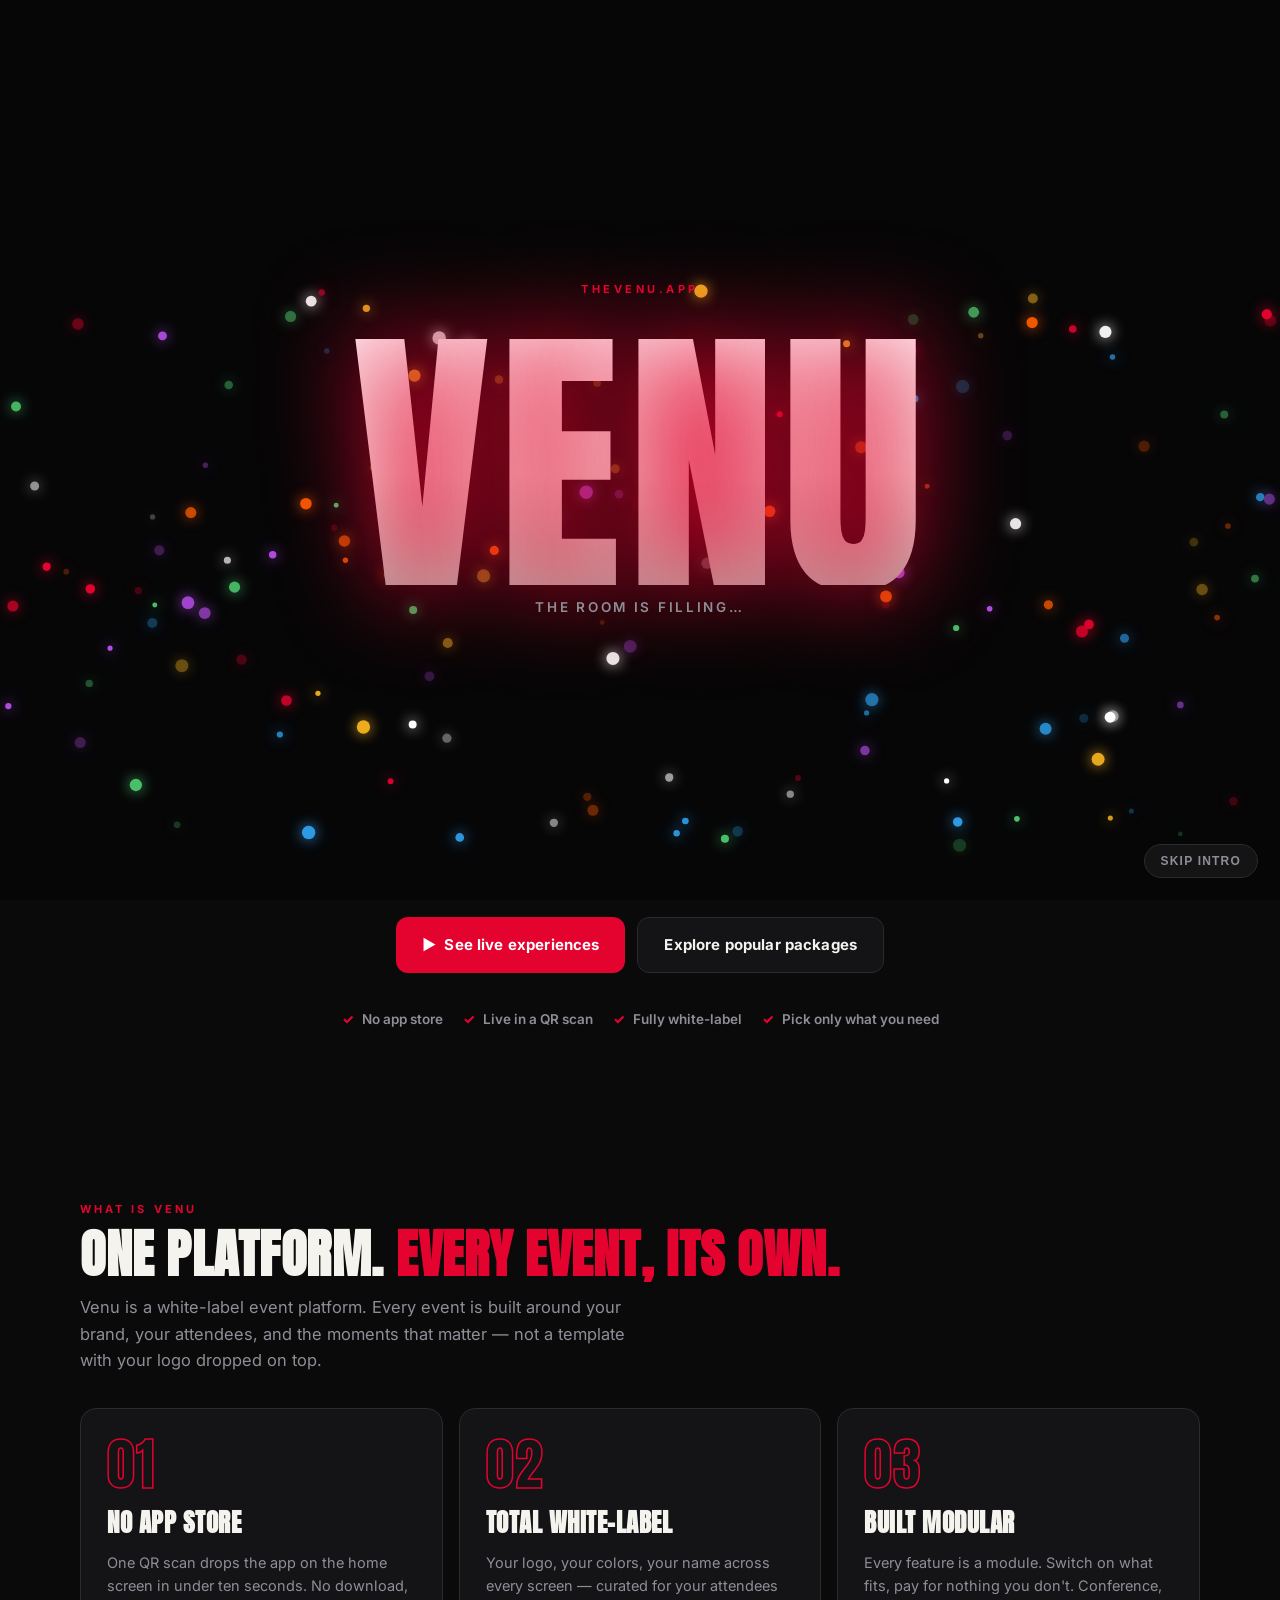
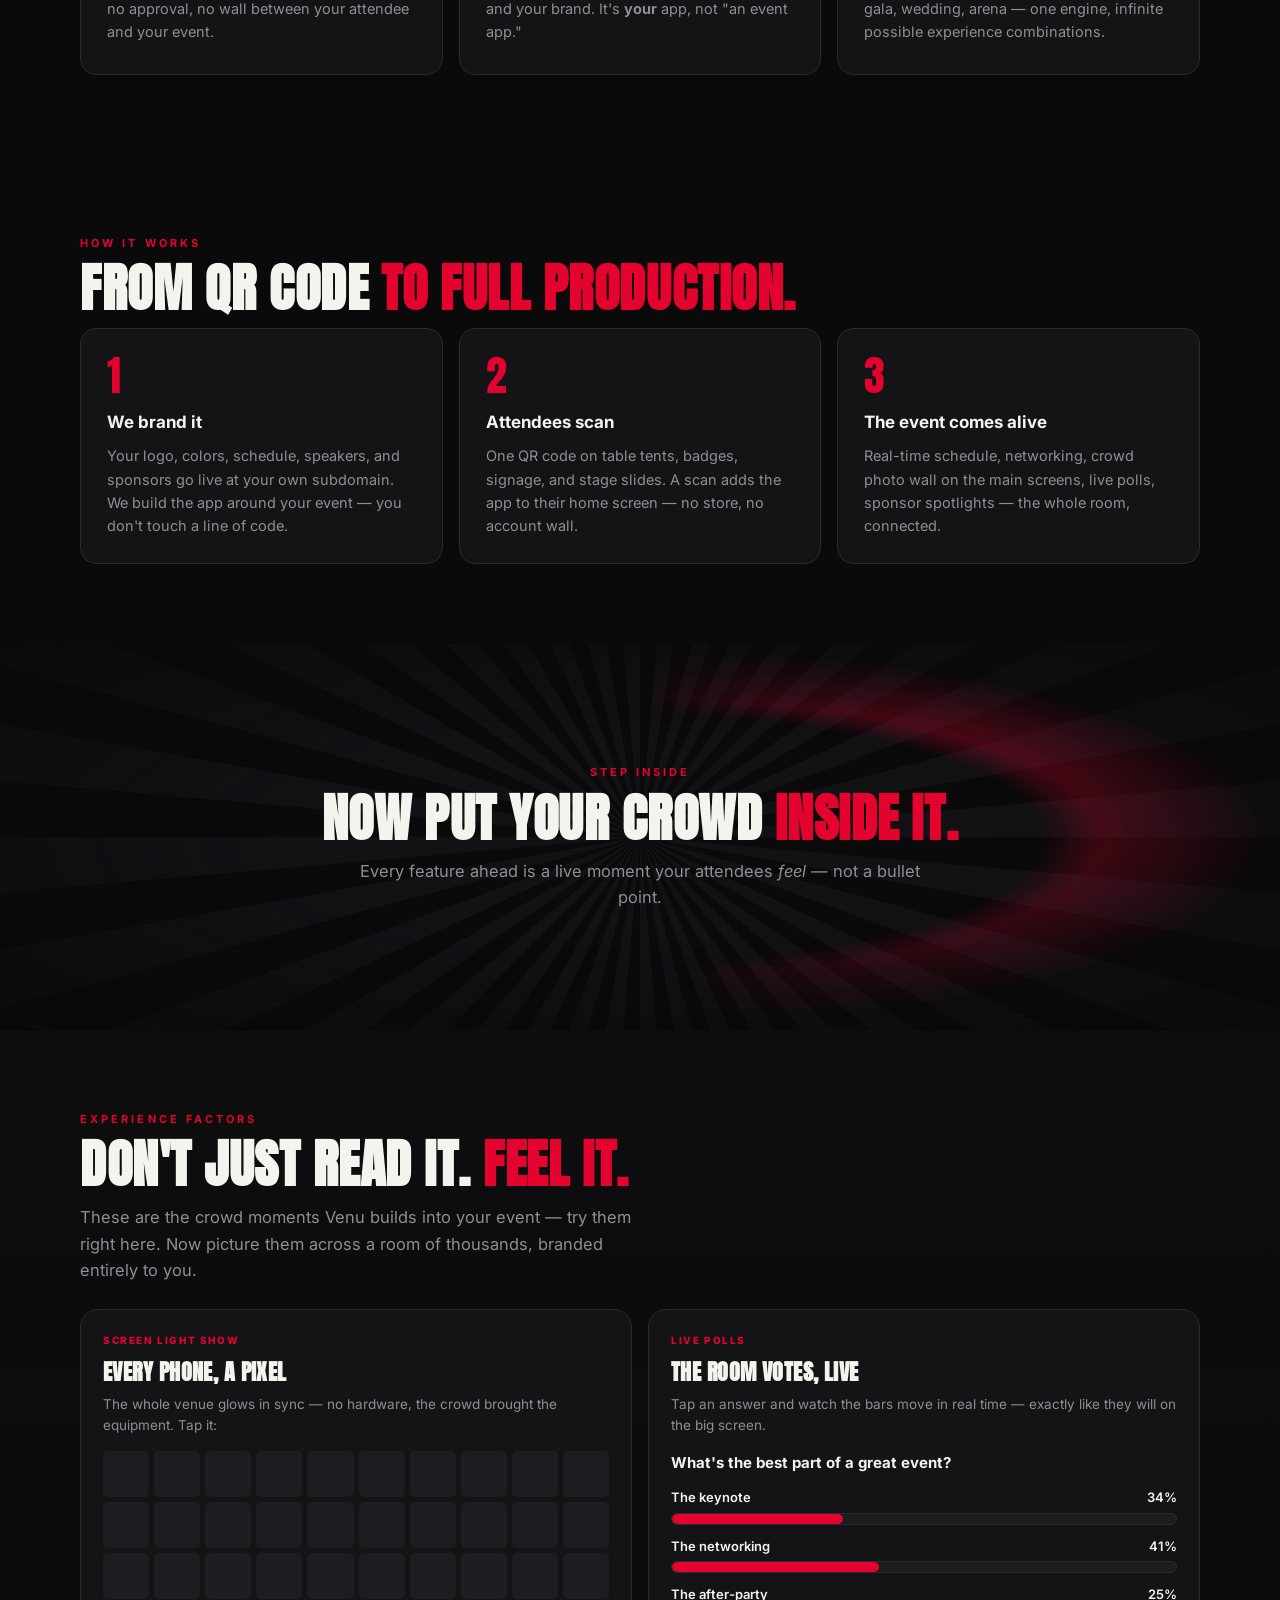
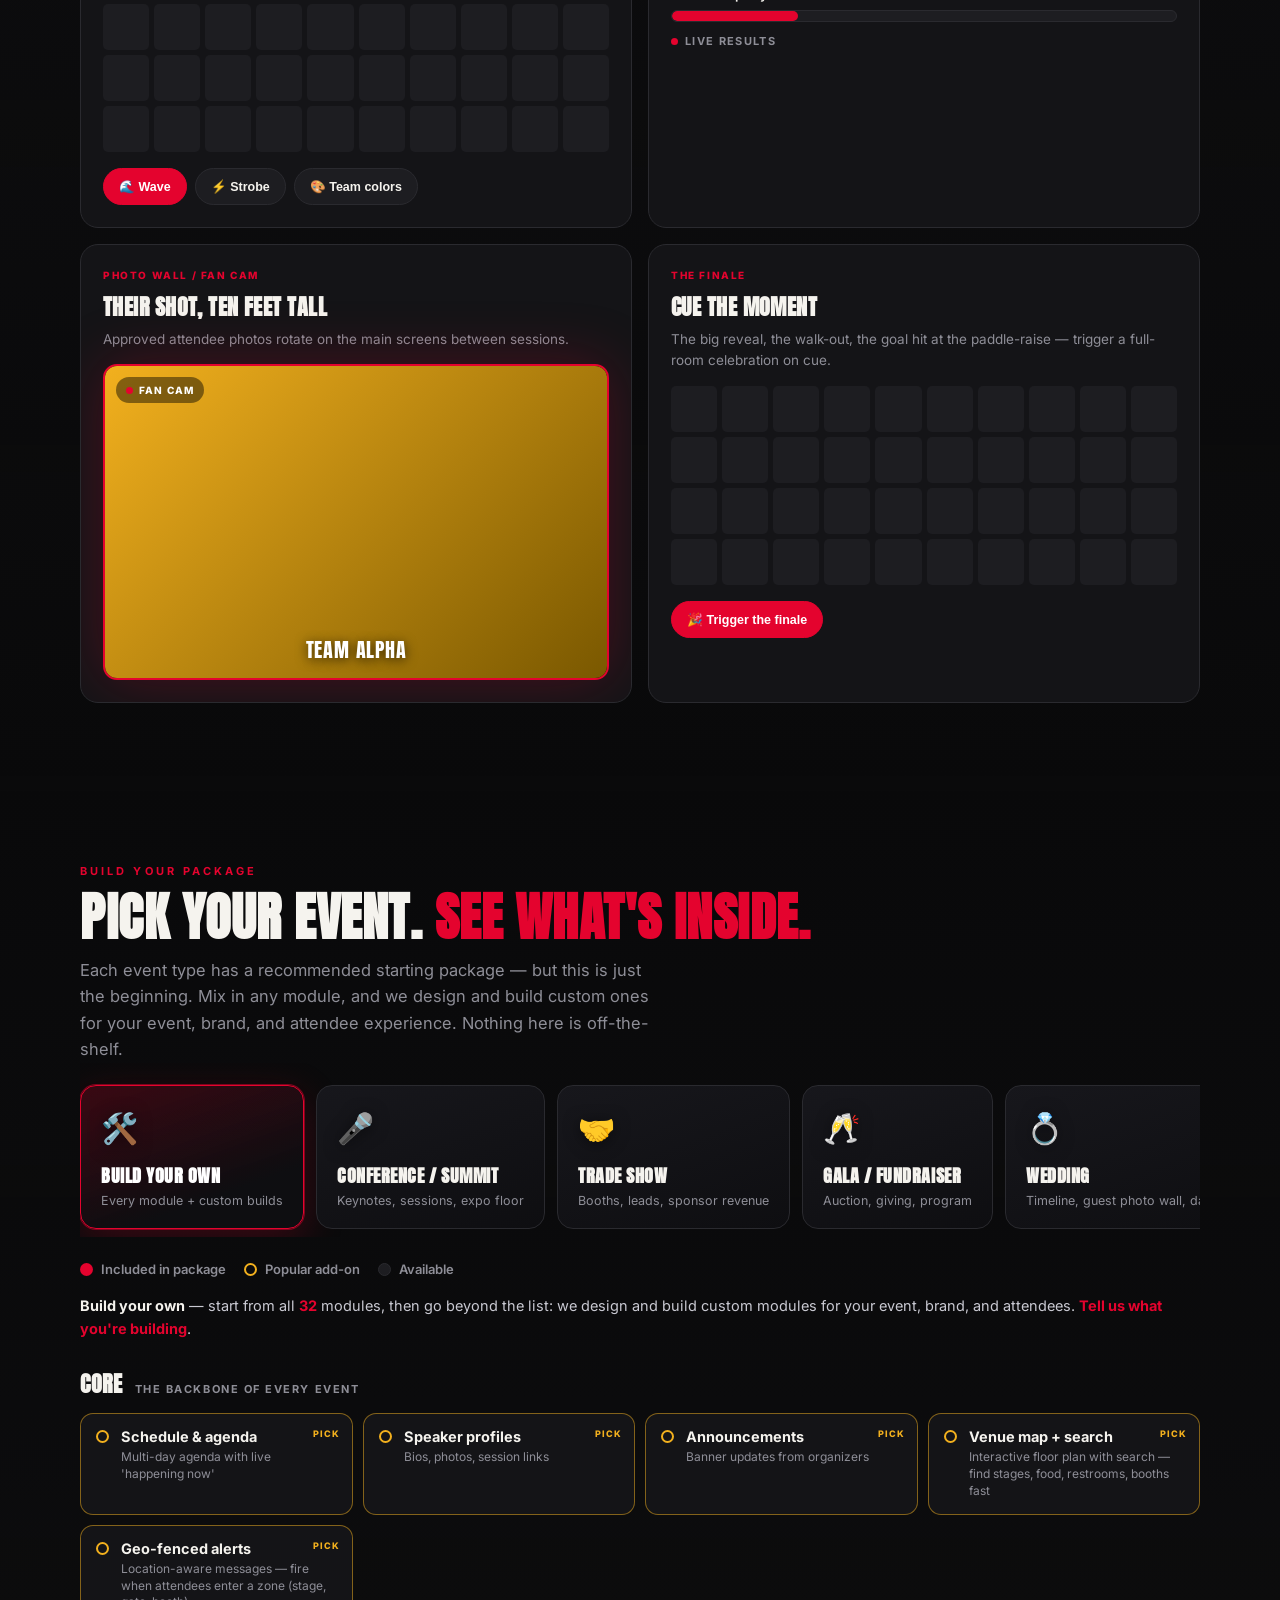
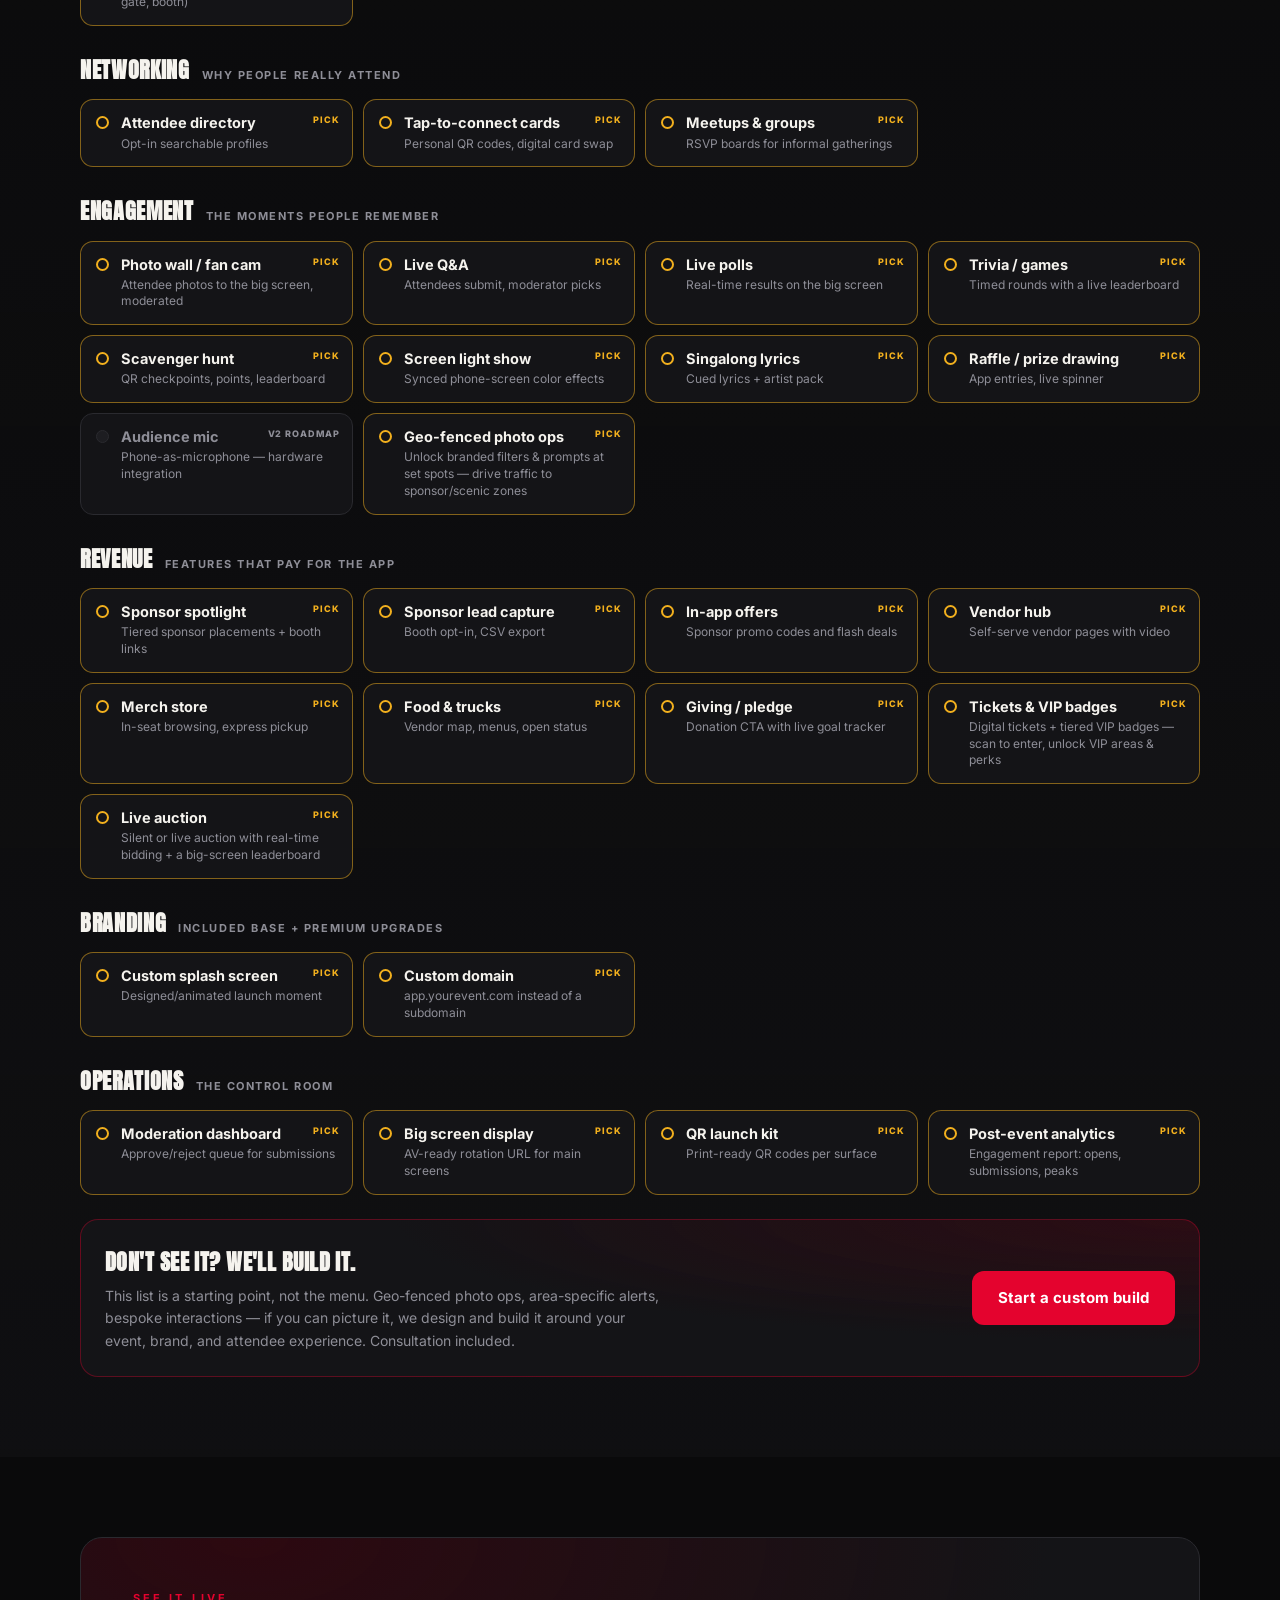
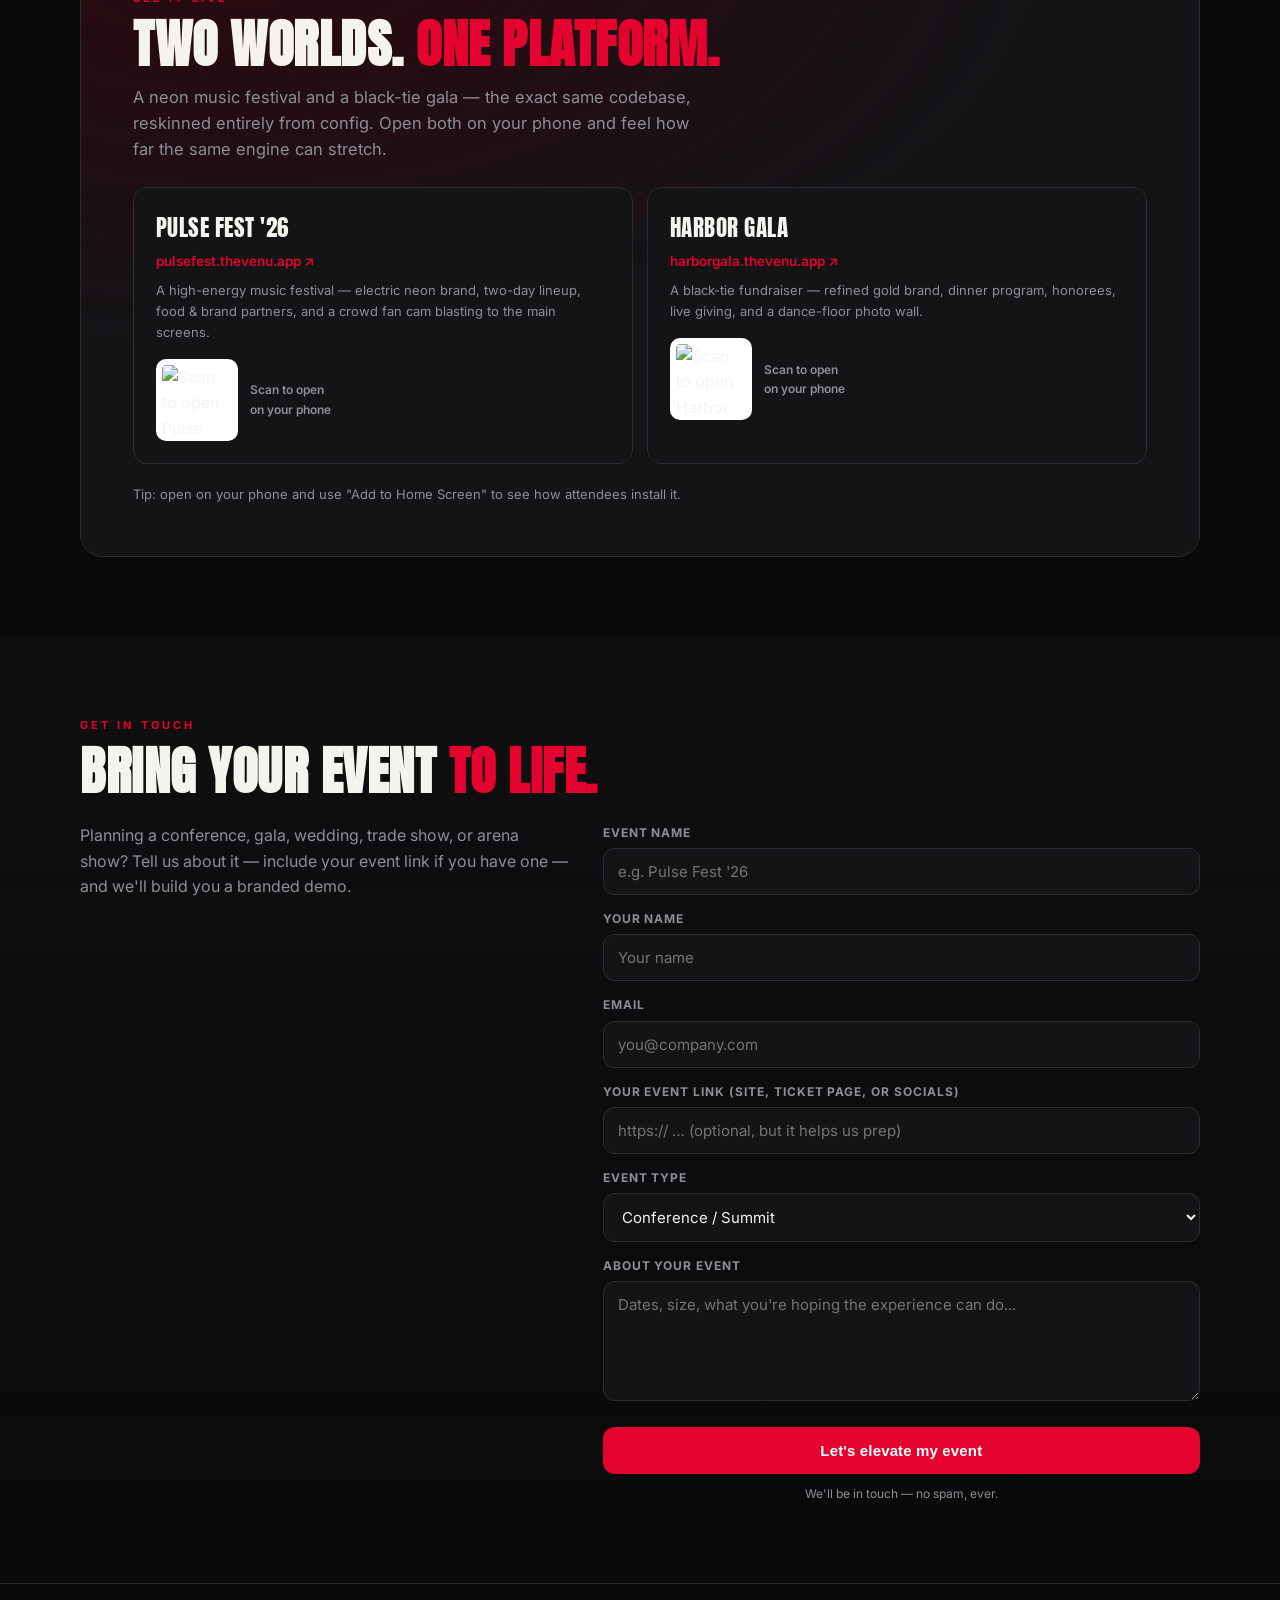
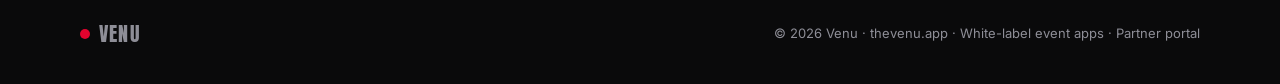
==== site/index.html @ 99ac50bd "Add files via upload" ====
<!DOCTYPE html>
<html lang="en">
<head>
<meta charset="UTF-8">
<meta name="viewport" content="width=device-width, initial-scale=1.0">
<meta name="theme-color" content="#0A0A0B">
<title>Venu — white-label event apps</title>
<meta name="description" content="Venu gives event organizers a branded web app at their own address. Attendees scan a QR code, add it to their home screen, and the whole event lives in their pocket — no app store.">
<meta property="og:title" content="Venu — white-label event apps">
<meta property="og:description" content="Every event deserves its own app. Branded, no app store, live from a QR code.">
<meta property="og:type" content="website">
<meta property="og:url" content="https://thevenu.app">
<link rel="preconnect" href="https://fonts.googleapis.com">
<link rel="preconnect" href="https://fonts.gstatic.com" crossorigin>
<link href="https://fonts.googleapis.com/css2?family=Anton&family=Inter:wght@400;500;600;700&display=swap" rel="stylesheet">
<style>
  :root{
    --bg:#0A0A0B; --surface:#141417; --surface2:#1D1D21; --line:#2A2A2F;
    --ink:#F5F3EE; --muted:#8E8E97; --dim:#C9C9D2;
    --accent:#E4032E; --accent-soft:rgba(228,3,46,.12); --gold:#F2B01E;
    --display:'Anton','Arial Narrow',sans-serif; --body:'Inter',-apple-system,system-ui,sans-serif;
    --radius:16px; --maxw:1120px;
  }
  *{box-sizing:border-box;margin:0;padding:0;-webkit-tap-highlight-color:transparent;}
  html{scroll-behavior:smooth;color-scheme:dark;}
  body{background:var(--bg);color:var(--ink);font-family:var(--body);font-size:16px;line-height:1.6;overflow-x:hidden;}
  a{color:inherit;text-decoration:none;}
  section{padding:80px 22px;position:relative;z-index:1;}
  footer.site{position:relative;z-index:1;}

  /* ===== Ambient "travel" background — themed layers cross-fade as you scroll ===== */
  #ambient{position:fixed;inset:0;z-index:0;pointer-events:none;overflow:hidden;background:#0A0A0B;}
  #ambient .amb{position:absolute;inset:0;opacity:0;transition:opacity 1.2s ease;}
  #ambient .amb.on{opacity:1;}
  .amb-default{background:radial-gradient(90% 70% at 50% -10%,rgba(228,3,46,.20),transparent 60%);}
  .amb-cool{background:radial-gradient(80% 60% at 15% 5%,rgba(46,155,228,.16),transparent 60%),radial-gradient(70% 60% at 95% 95%,rgba(176,76,228,.16),transparent 65%);}
  .amb-warm{background:radial-gradient(85% 65% at 75% 0%,rgba(242,176,30,.15),transparent 60%),radial-gradient(70% 60% at 5% 100%,rgba(228,3,46,.16),transparent 65%);}
  .amb-neon{background:
      radial-gradient(80% 70% at 50% 45%,rgba(176,76,228,.20),transparent 70%),
      repeating-linear-gradient(0deg,transparent 0 40px,rgba(0,240,255,.055) 40px 41px),
      repeating-linear-gradient(90deg,transparent 0 40px,rgba(255,0,200,.055) 40px 41px);
    background-size:100% 100%,100% 820px,820px 100%;animation:neonPan 16s linear infinite;}
  @keyframes neonPan{to{background-position:0 0,0 820px,820px 0;}}

  /* ===== Optical-illusion transition band ===== */
  .illusion{position:relative;overflow:hidden;padding:120px 22px;text-align:center;}
  .illusion .illu-bg{position:absolute;inset:-45%;z-index:0;
    background:repeating-conic-gradient(from 0deg at 50% 50%,#0A0A0B 0 5deg,#18181d 5deg 10deg);
    animation:illuSpin 60s linear infinite;opacity:.6;
    -webkit-mask-image:radial-gradient(closest-side,#000 28%,transparent 80%);mask-image:radial-gradient(closest-side,#000 28%,transparent 80%);}
  .illusion .illu-ring{position:absolute;inset:-10%;z-index:0;
    background:conic-gradient(from 0deg,rgba(228,3,46,0),rgba(228,3,46,.30) 20%,rgba(228,3,46,0) 45%);
    animation:illuSpin 22s linear infinite reverse;
    -webkit-mask-image:radial-gradient(closest-side,transparent 52%,#000 60%,transparent 82%);mask-image:radial-gradient(closest-side,transparent 52%,#000 60%,transparent 82%);}
  .illusion .wrap{position:relative;z-index:2;}
  @keyframes illuSpin{to{transform:rotate(360deg);}}
  @media(prefers-reduced-motion:reduce){.illusion .illu-bg,.illusion .illu-ring,.amb-neon{animation:none;}}
  .wrap{max-width:var(--maxw);margin:0 auto;}
  .kicker{font-size:11px;font-weight:700;letter-spacing:.28em;text-transform:uppercase;color:var(--accent);}
  h2.sec{font-family:var(--display);font-size:clamp(30px,5.5vw,52px);text-transform:uppercase;letter-spacing:.01em;line-height:1;margin:10px 0 14px;}
  h2.sec .hl{color:var(--accent);}
  .sec-lede{color:var(--muted);max-width:58ch;font-size:16.5px;}

  /* Nav */
  header.nav{position:sticky;top:0;z-index:50;background:rgba(10,10,11,.82);backdrop-filter:blur(14px);-webkit-backdrop-filter:blur(14px);border-bottom:1px solid var(--line);}
  .nav-inner{max-width:var(--maxw);margin:0 auto;display:flex;align-items:center;justify-content:space-between;padding:13px 22px;}
  .logo{font-family:var(--display);font-size:26px;letter-spacing:.06em;text-transform:uppercase;display:flex;align-items:center;gap:9px;}
  .logo .dot{width:10px;height:10px;border-radius:50%;background:var(--accent);}
  .nav-links{display:flex;gap:26px;align-items:center;}
  .nav-links a{font-size:14px;font-weight:600;color:var(--muted);transition:color .15s;}
  .nav-links a:hover{color:var(--ink);}
  .nav-cta{background:var(--accent);color:#fff !important;padding:9px 16px;border-radius:10px;font-size:14px;font-weight:700;}
  @media(max-width:720px){.nav-links a:not(.nav-cta){display:none;}}

  /* Hero — big bold wordmark */
  .hero{position:relative;padding:clamp(104px,16vh,172px) 22px 90px;overflow:hidden;text-align:center;}
  .hero::before{content:"";position:absolute;inset:0;background:radial-gradient(90% 70% at 50% -5%,rgba(228,3,46,.24),transparent 60%);pointer-events:none;}
  .hero .wrap{position:relative;}
  .wordmark{
    font-family:var(--display);font-size:clamp(96px,30vw,340px);line-height:.82;letter-spacing:.01em;
    text-transform:uppercase;margin:18px 0 6px;
    background:linear-gradient(180deg,#FFFFFF 0%,#F5F3EE 55%,#B9B7B1 100%);
    -webkit-background-clip:text;background-clip:text;color:transparent;
    text-shadow:0 0 80px rgba(228,3,46,.18);
  }
  .hero .tagline{font-family:var(--display);font-size:clamp(24px,5vw,50px);text-transform:uppercase;line-height:1.02;letter-spacing:.01em;margin:4px auto 18px;max-width:18ch;}
  .hero .tagline .hl{color:var(--accent);}
  .hero p.lede{color:var(--dim);font-size:clamp(16px,2.2vw,20px);max-width:56ch;margin:0 auto;line-height:1.55;}
  .hero .venire{color:var(--muted);font-size:13.5px;margin:16px auto 0;max-width:56ch;font-style:italic;}
  .cta-row{display:flex;flex-wrap:wrap;gap:12px;margin:30px 0 0;justify-content:center;}
  .btn{display:inline-flex;align-items:center;gap:9px;font-weight:700;font-size:15px;letter-spacing:.01em;padding:15px 26px;border-radius:12px;transition:transform .12s,background .15s,border-color .15s;cursor:pointer;}
  .btn:active{transform:scale(.98);}
  .btn.primary{background:var(--accent);color:#fff;}
  .btn.primary:hover{background:#ff1540;}
  .btn.ghost{background:var(--surface);color:var(--ink);border:1px solid var(--line);}
  .btn.ghost:hover{border-color:#43434d;}
  .hero-badges{display:flex;flex-wrap:wrap;gap:20px;margin-top:36px;color:var(--muted);font-size:13.5px;font-weight:600;justify-content:center;}
  .hero-badges span{display:flex;align-items:center;gap:8px;}
  .hero-badges .tick{color:var(--accent);font-weight:800;}

  /* Pillars */
  .pillars{display:grid;grid-template-columns:1fr;gap:16px;margin-top:34px;}
  @media(min-width:760px){.pillars{grid-template-columns:repeat(3,1fr);}}
  .pillar{position:relative;background:var(--surface);border:1px solid var(--line);border-radius:var(--radius);padding:30px 26px;overflow:hidden;}
  .pillar::before{content:"";position:absolute;top:0;left:0;width:100%;height:3px;background:var(--accent);transform:scaleX(0);transform-origin:left;transition:transform .45s cubic-bezier(.2,.8,.2,1);}
  .pillar:hover::before{transform:scaleX(1);}
  .pillar .idx{font-family:var(--display);font-size:56px;line-height:.9;letter-spacing:.02em;color:transparent;-webkit-text-stroke:1.5px var(--accent);text-stroke:1.5px var(--accent);margin-bottom:14px;}
  .pillar h3{font-family:var(--display);font-size:25px;text-transform:uppercase;letter-spacing:.02em;margin-bottom:8px;}
  .pillar p{color:var(--muted);font-size:14.5px;}

  /* How it works */
  .steps{display:grid;grid-template-columns:1fr;gap:16px;margin-top:8px;}
  @media(min-width:760px){.steps{grid-template-columns:repeat(3,1fr);}}
  .step{background:var(--surface);border:1px solid var(--line);border-radius:var(--radius);padding:26px;}
  .step .num{font-family:var(--display);font-size:42px;color:var(--accent);line-height:1;}
  .step h3{font-size:17px;font-weight:700;margin:12px 0 8px;}
  .step p{color:var(--muted);font-size:14.5px;}

  /* Packages explorer */
  #packages{background:linear-gradient(180deg,transparent,rgba(20,20,23,.55));}
  .type-carousel{display:flex;gap:12px;overflow-x:auto;overflow-y:hidden;touch-action:pan-x;overscroll-behavior-x:contain;padding:22px 2px 8px;scroll-snap-type:x mandatory;scrollbar-width:none;}
  .type-carousel::-webkit-scrollbar{display:none;}
  .type-card{
    flex:0 0 auto;scroll-snap-align:start;min-width:180px;text-align:left;cursor:pointer;
    background:var(--surface);border:1px solid var(--line);border-radius:var(--radius);padding:18px 20px;
    transition:border-color .15s,background .15s,transform .15s;
  }
  .type-card:hover{transform:translateY(-2px);}
  .type-card.active{border-color:var(--accent);background:linear-gradient(160deg,var(--accent-soft),transparent 70%),var(--surface);}
  .type-card .emoji{font-size:26px;}
  .type-card .nm{font-weight:700;font-size:16px;margin-top:8px;}
  .type-card .ds{color:var(--muted);font-size:12.5px;margin-top:2px;line-height:1.4;}

  .legend{display:flex;flex-wrap:wrap;gap:18px;align-items:center;margin:22px 0 6px;font-size:13px;font-weight:600;color:var(--muted);}
  .legend .k{display:flex;align-items:center;gap:8px;}
  .legend .swatch{width:13px;height:13px;border-radius:50%;flex:0 0 auto;}
  .sw-inc{background:var(--accent);}
  .sw-com{background:transparent;border:2px solid var(--gold);}
  .sw-av{background:var(--surface2);border:1px solid var(--line);}
  .pkg-summary{color:var(--dim);font-size:14.5px;margin:14px 0 22px;}
  .pkg-summary b{color:var(--ink);}
  .pkg-summary .cnt{color:var(--accent);font-weight:700;}

  .modcat{margin-top:26px;}
  .modcat .ch{display:flex;align-items:baseline;gap:12px;margin-bottom:12px;}
  .modcat .ch h3{font-family:var(--display);font-size:22px;text-transform:uppercase;letter-spacing:.03em;}
  .modcat .ch .n{font-size:11px;font-weight:700;letter-spacing:.14em;color:var(--muted);text-transform:uppercase;}
  .mod-grid{display:grid;grid-template-columns:1fr;gap:10px;}
  @media(min-width:560px){.mod-grid{grid-template-columns:1fr 1fr;}}
  @media(min-width:900px){.mod-grid{grid-template-columns:1fr 1fr 1fr;}}
  .mod{
    position:relative;background:var(--surface);border:1px solid var(--line);border-radius:13px;padding:14px 15px 14px 40px;
    transition:border-color .2s,background .2s,opacity .2s,transform .2s;opacity:.5;
  }
  .mod .dotmark{position:absolute;left:15px;top:16px;width:13px;height:13px;border-radius:50%;background:var(--surface2);border:1px solid var(--line);transition:all .2s;}
  .mod h4{font-size:14.5px;font-weight:700;line-height:1.25;}
  .mod p{font-size:12px;color:var(--muted);margin-top:3px;line-height:1.4;}
  .mod .pill{position:absolute;right:12px;top:13px;font-size:9px;font-weight:800;letter-spacing:.1em;text-transform:uppercase;color:var(--muted);opacity:0;transition:opacity .2s;}
  .mod.included{opacity:1;border-color:rgba(228,3,46,.55);background:radial-gradient(120% 130% at 90% 0%,rgba(228,3,46,.12),var(--surface) 60%);}
  .mod.included .dotmark{background:var(--accent);border-color:var(--accent);box-shadow:0 0 0 4px rgba(228,3,46,.15);}
  .mod.included .pill{opacity:1;color:var(--accent);}
  .mod.common{opacity:1;border-color:rgba(242,176,30,.5);}
  .mod.common .dotmark{background:transparent;border:2px solid var(--gold);}
  .mod.common .pill{opacity:1;color:var(--gold);}
  .mod.roadmap .pill{opacity:1;color:var(--muted);}
  .mod.roadmap h4{color:var(--muted);}

  /* Demo */
  #demo .demo-card{background:radial-gradient(130% 120% at 15% 0%,rgba(228,3,46,.16),var(--surface) 55%);border:1px solid var(--line);border-radius:22px;padding:clamp(28px,5vw,52px);}
  .demo-grid{display:grid;grid-template-columns:1fr;gap:14px;margin-top:24px;}
  @media(min-width:640px){.demo-grid{grid-template-columns:1fr 1fr;}}
  .demo-link{display:block;background:var(--surface);border:1px solid var(--line);border-radius:14px;padding:22px;transition:border-color .15s,transform .15s;}
  .demo-link:hover{border-color:var(--accent);transform:translateY(-2px);}
  .demo-link .ev{font-family:var(--display);font-size:23px;text-transform:uppercase;letter-spacing:.02em;}
  .demo-link .host{color:var(--accent);font-size:13.5px;font-weight:600;margin-top:4px;}
  .demo-link .meta{color:var(--muted);font-size:13px;margin-top:8px;}
  .demo-note{color:var(--muted);font-size:13px;margin-top:20px;}

  /* Contact */
  #contact{background:linear-gradient(180deg,rgba(20,20,23,.55),transparent);}
  .contact-grid{display:grid;grid-template-columns:1fr;gap:34px;margin-top:26px;}
  @media(min-width:820px){.contact-grid{grid-template-columns:.9fr 1.1fr;align-items:start;}}
  .contact-copy p{color:var(--muted);margin-bottom:14px;}
  .contact-copy a.mail{color:var(--accent);font-weight:600;}
  form .field{margin-bottom:14px;}
  form label{display:block;font-size:12px;font-weight:700;letter-spacing:.08em;text-transform:uppercase;color:var(--muted);margin-bottom:6px;}
  form input,form select,form textarea{width:100%;background:var(--surface);border:1px solid var(--line);border-radius:11px;padding:13px 14px;color:var(--ink);font-family:var(--body);font-size:15px;}
  form input:focus,form select:focus,form textarea:focus{outline:none;border-color:var(--accent);}
  form textarea{min-height:120px;resize:vertical;}
  form .btn{width:100%;justify-content:center;border:none;margin-top:4px;}
  .form-note{font-size:12px;color:var(--muted);margin-top:10px;text-align:center;}
  /* contact confirmation — an experience of its own */
  .form-done{text-align:center;padding:24px 10px 10px;animation:doneIn .6s cubic-bezier(.16,1,.3,1);}
  @keyframes doneIn{from{opacity:0;transform:translateY(14px);}to{opacity:1;transform:none;}}
  .done-ring{width:68px;height:68px;margin:0 auto 18px;border-radius:50%;display:grid;place-items:center;color:#fff;background:linear-gradient(160deg,var(--accent),#ff5e7a);box-shadow:0 0 0 6px rgba(228,3,46,.15),0 0 44px rgba(228,3,46,.4);animation:donePop .55s .1s both cubic-bezier(.2,1.5,.4,1);}
  .done-ring svg{width:34px;height:34px;}
  @keyframes donePop{from{transform:scale(.35);opacity:0;}to{transform:scale(1);opacity:1;}}
  .form-done .done-title{font-family:var(--display);font-size:clamp(30px,6vw,46px);text-transform:uppercase;letter-spacing:.02em;}
  .form-done .done-msg{font-size:18px;color:var(--ink);margin-top:8px;}
  .form-done .done-sub{color:var(--muted);font-size:14.5px;margin:12px auto 22px;max-width:46ch;line-height:1.5;}
  .form-done .btn{display:inline-flex;}

  /* ===== Intro / first-visit entry ===== */
  #intro{position:fixed;inset:0;z-index:9999;background:#060607;display:none;flex-direction:column;align-items:center;justify-content:center;opacity:1;transition:opacity .7s ease,background .6s ease;overflow:hidden;cursor:pointer;}
  html.play-intro #intro{display:flex;}
  html.play-intro{overflow:hidden;}
  #intro.hide{opacity:0;}
  #intro.flash{background:#fff;}
  #intro.lift .intro-kick,#intro.lift .intro-sub,#intro.lift #introSkip{opacity:0;transition:opacity .4s ease;}
  #introCanvas{position:absolute;inset:0;width:100%;height:100%;}
  .intro-center{position:relative;z-index:2;text-align:center;pointer-events:none;padding:0 20px;}
  .intro-kick{font-size:11px;font-weight:700;letter-spacing:.32em;text-transform:uppercase;color:var(--accent);margin-bottom:40px;position:relative;z-index:3;opacity:0;animation:introKick .8s ease .2s forwards;}
  .intro-word{font-family:var(--display);font-size:clamp(84px,27vw,300px);line-height:.82;text-transform:uppercase;letter-spacing:.02em;background:linear-gradient(180deg,#FFFFFF 0%,#F5F3EE 55%,#B9B7B1 100%);-webkit-background-clip:text;background-clip:text;color:transparent;transform:scale(.82);opacity:0;animation:introPop 2.7s cubic-bezier(.16,1,.3,1) .3s forwards;text-shadow:0 0 70px rgba(228,3,46,.4);}
  .intro-sub{margin-top:12px;font-size:13.5px;letter-spacing:.2em;text-transform:uppercase;color:var(--muted);font-weight:600;opacity:0;animation:introKick 1s ease 1.2s forwards;}
  #introSkip{position:absolute;bottom:22px;right:22px;z-index:3;font-size:12px;font-weight:700;letter-spacing:.1em;text-transform:uppercase;color:var(--muted);background:rgba(255,255,255,.06);border:1px solid var(--line);border-radius:99px;padding:9px 16px;cursor:pointer;pointer-events:auto;}
  #introSkip:hover{color:var(--ink);}
  @keyframes introKick{to{opacity:1;}}
  @keyframes introPop{0%{opacity:0;transform:scale(.82);}45%{opacity:1;}100%{opacity:1;transform:scale(1);text-shadow:0 0 95px rgba(228,3,46,.85);}}

  /* ===== Experience section ===== */
  #experience{position:relative;overflow:hidden;background:linear-gradient(180deg,rgba(20,20,23,.4),transparent);}
  .exp-grid{display:grid;grid-template-columns:1fr;gap:16px;margin-top:26px;}
  @media(min-width:880px){.exp-grid{grid-template-columns:1fr 1fr;}}
  .exp-card{background:var(--surface);border:1px solid var(--line);border-radius:18px;padding:22px;overflow:hidden;}
  .exp-card .lbl{font-size:10px;font-weight:800;letter-spacing:.16em;text-transform:uppercase;color:var(--accent);}
  .exp-card h3{font-family:var(--display);font-size:22px;text-transform:uppercase;letter-spacing:.02em;margin:6px 0 4px;}
  .exp-card p.d{color:var(--muted);font-size:13.5px;margin-bottom:6px;}
  .exp-actions{display:flex;flex-wrap:wrap;gap:8px;margin-top:16px;}
  .chip-btn{font-size:12.5px;font-weight:700;padding:10px 15px;border-radius:99px;background:var(--surface2);border:1px solid var(--line);color:var(--ink);cursor:pointer;transition:transform .1s,border-color .15s;}
  .chip-btn:hover{border-color:#43434d;}
  .chip-btn:active{transform:scale(.95);}
  .chip-btn.accent{background:var(--accent);border-color:var(--accent);color:#fff;}

  .ls-grid{display:grid;grid-template-columns:repeat(10,1fr);gap:5px;margin-top:14px;}
  .ls-grid .cell{aspect-ratio:1;border-radius:5px;background:var(--surface2);transition:background .25s ease,box-shadow .25s ease;}

  .poll-q{font-weight:700;font-size:15px;margin:14px 0 12px;}
  .poll-opt{margin-bottom:11px;cursor:pointer;}
  .poll-opt .row{display:flex;justify-content:space-between;font-size:13px;font-weight:600;margin-bottom:5px;}
  .poll-opt .track{height:12px;border-radius:99px;background:var(--surface2);overflow:hidden;border:1px solid var(--line);}
  .poll-opt .fill{height:100%;width:0;background:var(--accent);border-radius:99px;transition:width .8s cubic-bezier(.2,.8,.2,1);}
  .poll-live{display:flex;align-items:center;gap:7px;font-size:11px;font-weight:700;letter-spacing:.12em;text-transform:uppercase;color:var(--muted);margin-top:6px;}
  .poll-live .dot,.livebadge .dot{width:7px;height:7px;border-radius:50%;background:var(--accent);animation:pulse 1.5s infinite;}
  @keyframes pulse{0%,100%{opacity:1;transform:scale(1);}50%{opacity:.35;transform:scale(.8);}}

  .screen{position:relative;aspect-ratio:16/10;border-radius:14px;overflow:hidden;border:2px solid var(--accent);background:#000;box-shadow:0 0 60px rgba(228,3,46,.25);margin-top:14px;}
  .screen .shot{position:absolute;inset:0;opacity:0;transition:opacity .6s;}
  .screen .shot.on{opacity:1;}
  .screen .cap{position:absolute;bottom:12px;left:0;right:0;text-align:center;font-family:var(--display);font-size:20px;letter-spacing:.04em;text-transform:uppercase;color:#fff;text-shadow:0 2px 12px rgba(0,0,0,.7);z-index:2;}
  .screen .livebadge{position:absolute;top:11px;left:11px;z-index:2;display:flex;align-items:center;gap:6px;font-size:10px;font-weight:800;letter-spacing:.12em;color:#fff;background:rgba(0,0,0,.45);padding:5px 10px;border-radius:99px;}

  #fx{position:fixed;inset:0;pointer-events:none;z-index:90;}
  #wash{position:fixed;inset:0;pointer-events:none;z-index:80;opacity:0;transition:opacity .12s;mix-blend-mode:screen;}

  .reveal{opacity:0;transform:translateY(18px);transition:opacity .6s ease,transform .6s ease;}
  .reveal.in{opacity:1;transform:none;}
  @media(prefers-reduced-motion:reduce){.reveal{opacity:1;transform:none;transition:none;}.ls-grid .cell{transition:none;}}

  /* ===== polish round: digital tagline, edgier cards, pkg view, poll, qr, smoke exit ===== */
  .hero .tagline .digital{color:var(--accent);animation:digitalGlow 3.4s ease-in-out infinite;}
  @media(max-width:640px){.hero .tagline .digital{animation:none;color:#FF3B57;text-shadow:0 0 5px rgba(255,59,87,.3);}}
  @keyframes digitalGlow{
    0%,100%{color:#E4032E;text-shadow:0 0 10px rgba(228,3,46,.5),0 0 26px rgba(228,3,46,.3);}
    30%{color:#FF2D5E;text-shadow:0 0 14px rgba(255,45,94,.7),0 0 34px rgba(255,45,94,.4);}
    55%{color:#FF0033;text-shadow:0 0 18px rgba(255,0,51,.85),0 0 46px rgba(255,0,51,.5);}
    80%{color:#C80028;text-shadow:0 0 10px rgba(200,0,40,.55),0 0 24px rgba(200,0,40,.3);}
  }

  /* edgier event-type cards */
  .type-card{position:relative;background:linear-gradient(160deg,#17171c,#0e0e11);}
  .type-card .emoji{font-size:30px;filter:drop-shadow(0 2px 8px rgba(0,0,0,.5));}
  .type-card .nm{font-family:var(--display);font-size:18px;text-transform:uppercase;letter-spacing:.03em;margin-top:10px;}
  .type-card:hover{border-color:#43434d;box-shadow:0 10px 30px rgba(0,0,0,.45);}
  .type-card.active{border-color:var(--accent);background:linear-gradient(160deg,rgba(228,3,46,.22),#0e0e11 72%);box-shadow:0 0 0 1px rgba(228,3,46,.5),0 12px 40px rgba(228,3,46,.22);}
  .type-card.active .nm{color:#fff;}

  /* compact package view — the whole package at a glance */
  #modules.pkgview .mod.available{display:none;}
  #modules.pkgview .mod{padding:11px 13px 11px 38px;}
  .custom-callout{margin-top:24px;background:radial-gradient(120% 130% at 100% 0%,rgba(228,3,46,.14),var(--surface) 60%);border:1px solid rgba(228,3,46,.35);border-radius:18px;padding:24px;display:flex;flex-wrap:wrap;gap:16px;align-items:center;justify-content:space-between;}
  .custom-callout h3{font-family:var(--display);font-size:22px;text-transform:uppercase;letter-spacing:.02em;}
  .custom-callout p{color:var(--muted);font-size:14px;margin-top:6px;max-width:62ch;}
  .custom-callout .btn{flex:0 0 auto;}
  @media(min-width:1000px){.mod-grid{grid-template-columns:repeat(4,1fr);}}

  /* poll vote feedback */
  .poll-opt .you{opacity:0;color:var(--accent);font-weight:700;font-size:11px;transition:opacity .3s;}
  .poll-opt.chosen .you{opacity:1;}
  .poll-opt.chosen{animation:pollPop .5s ease;}
  .poll-opt.chosen .fill{background:linear-gradient(90deg,var(--accent),#ff5e7a);box-shadow:0 0 16px rgba(228,3,46,.55);}
  @keyframes pollPop{0%{transform:scale(1);}40%{transform:scale(1.03);}100%{transform:scale(1);}}

  /* QR codes on the demo cards (web) */
  .demo-link .qr{margin-top:16px;display:flex;align-items:center;gap:12px;}
  .demo-link .qr img{width:82px;height:82px;border-radius:10px;background:#fff;padding:6px;flex:0 0 auto;}
  .demo-link .qr span{font-size:12px;color:var(--muted);font-weight:600;}
  @media(max-width:600px){.demo-link .qr{display:none;}}

  /* intro smoke/breakup exit */
  .intro-word.shatter{animation:none !important;transition:filter 1s ease,transform 1s ease,letter-spacing 1s ease,opacity 1s ease;filter:blur(40px);transform:scale(1.4);letter-spacing:.55em;opacity:0;}

  @media(prefers-reduced-motion:reduce){.hero .tagline .digital{animation:none;}.poll-opt.chosen{animation:none;}}

  footer.site{border-top:1px solid var(--line);padding:34px 22px;color:var(--muted);font-size:13px;}
  .foot-inner{max-width:var(--maxw);margin:0 auto;display:flex;flex-wrap:wrap;gap:12px;justify-content:space-between;align-items:center;}
  .foot-inner .logo{font-size:20px;}
</style>
<script>
  /* First-visit gate: play the intro only on the first load of a session,
     and never for visitors who prefer reduced motion. Runs before paint so
     returning visitors never see a flash of the overlay. */
  (function(){try{
    var seen = sessionStorage.getItem('venuIntro');
    var reduce = window.matchMedia && matchMedia('(prefers-reduced-motion:reduce)').matches;
    if(!seen && !reduce) document.documentElement.classList.add('play-intro');
  }catch(e){}})();
</script>
</head>
<body>

<div id="ambient" aria-hidden="true">
  <div class="amb amb-default on"></div>
  <div class="amb amb-cool"></div>
  <div class="amb amb-warm"></div>
  <div class="amb amb-neon"></div>
</div>

<div id="intro" aria-hidden="true">
  <canvas id="introCanvas"></canvas>
  <div class="intro-center">
    <div class="intro-kick">thevenu.app</div>
    <div class="intro-word">Venu</div>
    <div class="intro-sub">the room is filling…</div>
  </div>
  <button id="introSkip">Skip intro</button>
</div>

<header class="nav">
  <div class="nav-inner">
    <a href="#top" class="logo" onclick="event.preventDefault(); if(window.runVenuIntro) runVenuIntro();"><span class="dot"></span>Venu</a>
    <nav class="nav-links">
      <a href="#how">How it works</a>
      <a href="#experience">Experience</a>
      <a href="#packages">Packages</a>
      <a href="#demo">Live demo</a>
      <a href="#contact" class="nav-cta">Elevate your event</a>
    </nav>
  </div>
</header>

<a id="top"></a>
<section class="hero">
  <div class="wrap">
    <div class="kicker">White-label event apps</div>
    <div class="wordmark">Venu</div>
    <h1 class="tagline">Every event deserves its own <span class="digital">digital experience.</span></h1>
    <p class="lede">A fully branded web app for your event — curated for your attendees' experience with your brand. They scan a QR code, add it to their home screen, and the whole event lives in their pocket: schedule, networking, photo wall, sponsors, and more. No app store. No download.</p>
    <p class="venire"><em>venire</em> — Latin, "to come." The root of both <em>venue</em> and <em>event</em>. Everything starts with people showing up.</p>
    <div class="cta-row">
      <a class="btn primary" href="#demo">▶&nbsp; See live experiences</a>
      <a class="btn ghost" href="#packages">Explore popular packages</a>
    </div>
    <div class="hero-badges">
      <span><span class="tick">✓</span> No app store</span>
      <span><span class="tick">✓</span> Live in a QR scan</span>
      <span><span class="tick">✓</span> Fully white-label</span>
      <span><span class="tick">✓</span> Pick only what you need</span>
    </div>
  </div>
</section>

<section id="what">
  <div class="wrap">
    <div class="kicker">What is Venu</div>
    <h2 class="sec">One platform. <span class="hl">Every event, its own.</span></h2>
    <p class="sec-lede">Venu is a white-label event platform. Every event is built around your brand, your attendees, and the moments that matter — not a template with your logo dropped on top.</p>
    <div class="pillars">
      <div class="pillar">
        <div class="idx">01</div>
        <h3>No app store</h3>
        <p>One QR scan drops the app on the home screen in under ten seconds. No download, no approval, no wall between your attendee and your event.</p>
      </div>
      <div class="pillar">
        <div class="idx">02</div>
        <h3>Total white-label</h3>
        <p>Your logo, your colors, your name across every screen — curated for your attendees and your brand. It's <strong>your</strong> app, not "an event app."</p>
      </div>
      <div class="pillar">
        <div class="idx">03</div>
        <h3>Built modular</h3>
        <p>Every feature is a module. Switch on what fits, pay for nothing you don't. Conference, gala, wedding, arena — one engine, infinite possible experience combinations.</p>
      </div>
    </div>
  </div>
</section>

<section id="how">
  <div class="wrap">
    <div class="kicker">How it works</div>
    <h2 class="sec">From QR code <span class="hl">to full production.</span></h2>
    <div class="steps">
      <div class="step">
        <div class="num">1</div>
        <h3>We brand it</h3>
        <p>Your logo, colors, schedule, speakers, and sponsors go live at your own subdomain. We build the app around your event — you don't touch a line of code.</p>
      </div>
      <div class="step">
        <div class="num">2</div>
        <h3>Attendees scan</h3>
        <p>One QR code on table tents, badges, signage, and stage slides. A scan adds the app to their home screen — no store, no account wall.</p>
      </div>
      <div class="step">
        <div class="num">3</div>
        <h3>The event comes alive</h3>
        <p>Real-time schedule, networking, crowd photo wall on the main screens, live polls, sponsor spotlights — the whole room, connected.</p>
      </div>
    </div>
  </div>
</section>

<section class="illusion">
  <div class="illu-bg"></div>
  <div class="illu-ring"></div>
  <div class="wrap">
    <div class="kicker">Step inside</div>
    <h2 class="sec">Now put your crowd <span class="hl">inside it.</span></h2>
    <p class="sec-lede" style="margin:0 auto;">Every feature ahead is a live moment your attendees <em>feel</em> — not a bullet point.</p>
  </div>
</section>

<section id="experience">
  <div class="wrap">
    <div class="kicker">Experience factors</div>
    <h2 class="sec">Don't just read it. <span class="hl">Feel it.</span></h2>
    <p class="sec-lede">These are the crowd moments Venu builds into your event — try them right here. Now picture them across a room of thousands, branded entirely to you.</p>
    <div class="exp-grid">

      <div class="exp-card">
        <div class="lbl">Screen light show</div>
        <h3>Every phone, a pixel</h3>
        <p class="d">The whole venue glows in sync — no hardware, the crowd brought the equipment. Tap it:</p>
        <div class="ls-grid" id="lsGrid"></div>
        <div class="exp-actions">
          <button class="chip-btn accent" onclick="lightWave()">🌊 Wave</button>
          <button class="chip-btn" onclick="lightStrobe()">⚡ Strobe</button>
          <button class="chip-btn" onclick="lightColors()">🎨 Team colors</button>
        </div>
      </div>

      <div class="exp-card">
        <div class="lbl">Live polls</div>
        <h3>The room votes, live</h3>
        <p class="d">Tap an answer and watch the bars move in real time — exactly like they will on the big screen.</p>
        <div id="poll"></div>
        <div class="poll-live"><span class="dot"></span> Live results</div>
      </div>

      <div class="exp-card">
        <div class="lbl">Photo wall / fan cam</div>
        <h3>Their shot, ten feet tall</h3>
        <p class="d">Approved attendee photos rotate on the main screens between sessions.</p>
        <div class="screen" id="fanScreen">
          <div class="livebadge"><span class="dot"></span> FAN CAM</div>
          <div class="cap" id="fanCap"></div>
        </div>
      </div>

      <div class="exp-card">
        <div class="lbl">The finale</div>
        <h3>Cue the moment</h3>
        <p class="d">The big reveal, the walk-out, the goal hit at the paddle-raise — trigger a full-room celebration on cue.</p>
        <div class="ls-grid" id="lsGrid2" style="margin-top:14px;"></div>
        <div class="exp-actions"><button class="chip-btn accent" onclick="finale()">🎉 Trigger the finale</button></div>
      </div>

    </div>
  </div>
</section>

<section id="packages">
  <div class="wrap">
    <div class="kicker">Build your package</div>
    <h2 class="sec">Pick your event. <span class="hl">See what's inside.</span></h2>
    <p class="sec-lede">Each event type has a recommended starting package — but this is just the beginning. Mix in any module, and we design and build custom ones for your event, brand, and attendee experience. Nothing here is off-the-shelf.</p>

    <div class="type-carousel" id="typeCarousel"></div>

    <div class="legend">
      <div class="k"><span class="swatch sw-inc"></span> Included in package</div>
      <div class="k"><span class="swatch sw-com"></span> Popular add-on</div>
      <div class="k"><span class="swatch sw-av"></span> Available</div>
    </div>
    <p class="pkg-summary" id="pkgSummary"></p>

    <div id="modules"></div>

    <div class="custom-callout">
      <div>
        <h3>Don't see it? We'll build it.</h3>
        <p>This list is a starting point, not the menu. Geo-fenced photo ops, area-specific alerts, bespoke interactions — if you can picture it, we design and build it around your event, brand, and attendee experience. Consultation included.</p>
      </div>
      <a class="btn primary" href="#contact">Start a custom build</a>
    </div>
  </div>
</section>

<section id="demo">
  <div class="wrap">
    <div class="demo-card">
      <div class="kicker">See it live</div>
      <h2 class="sec">Two worlds. <span class="hl">One platform.</span></h2>
      <p class="sec-lede">A neon music festival and a black-tie gala — the exact same codebase, reskinned entirely from config. Open both on your phone and feel how far the same engine can stretch.</p>
      <div class="demo-grid">
        <a class="demo-link" href="https://pulsefest.thevenu.app" target="_blank" rel="noopener">
          <div class="ev">Pulse Fest '26</div>
          <div class="host">pulsefest.thevenu.app ↗</div>
          <div class="meta">A high-energy music festival — electric neon brand, two-day lineup, food &amp; brand partners, and a crowd fan cam blasting to the main screens.</div>
          <div class="qr"><img src="https://api.qrserver.com/v1/create-qr-code/?size=150x150&amp;margin=6&amp;data=https://pulsefest.thevenu.app" alt="Scan to open Pulse Fest on your phone" loading="lazy"><span>Scan to open<br>on your phone</span></div>
        </a>
        <a class="demo-link" href="https://harborgala.thevenu.app" target="_blank" rel="noopener">
          <div class="ev">Harbor Gala</div>
          <div class="host">harborgala.thevenu.app ↗</div>
          <div class="meta">A black-tie fundraiser — refined gold brand, dinner program, honorees, live giving, and a dance-floor photo wall.</div>
          <div class="qr"><img src="https://api.qrserver.com/v1/create-qr-code/?size=150x150&amp;margin=6&amp;data=https://harborgala.thevenu.app" alt="Scan to open Harbor Gala on your phone" loading="lazy"><span>Scan to open<br>on your phone</span></div>
        </a>
      </div>
      <p class="demo-note">Tip: open on your phone and use "Add to Home Screen" to see how attendees install it.</p>
    </div>
  </div>
</section>

<section id="contact">
  <div class="wrap">
    <div class="kicker">Get in touch</div>
    <h2 class="sec">Bring your event <span class="hl">to life.</span></h2>
    <div class="contact-grid">
      <div class="contact-copy">
        <p>Planning a conference, gala, wedding, trade show, or arena show? Tell us about it — include your event link if you have one — and we'll build you a branded demo.</p>
      </div>
      <form id="contactForm">
        <div class="field">
          <label for="ename">Event name</label>
          <input id="ename" name="ename" type="text" placeholder="e.g. Pulse Fest '26" required>
        </div>
        <div class="field">
          <label for="name">Your name</label>
          <input id="name" name="name" type="text" placeholder="Your name" required>
        </div>
        <div class="field">
          <label for="email">Email</label>
          <input id="email" name="email" type="email" placeholder="you@company.com" required>
        </div>
        <div class="field">
          <label for="elink">Your event link (site, ticket page, or socials)</label>
          <input id="elink" name="elink" type="text" placeholder="https:// … (optional, but it helps us prep)">
        </div>
        <div class="field">
          <label for="etype">Event type</label>
          <select id="etype" name="etype">
            <option>Conference / Summit</option>
            <option>Gala / fundraiser</option>
            <option>Wedding</option>
            <option>Trade show</option>
            <option>Arena / concert</option>
            <option>Other</option>
          </select>
        </div>
        <div class="field">
          <label for="msg">About your event</label>
          <textarea id="msg" name="msg" placeholder="Dates, size, what you're hoping the experience can do..."></textarea>
        </div>
        <button class="btn primary" id="sendBtn" type="submit">Let's elevate my event</button>
        <p class="form-note">We'll be in touch — no spam, ever.</p>
      </form>
      <div id="formDone" class="form-done" hidden>
        <div class="done-ring"><svg viewBox="0 0 24 24" fill="none" stroke="currentColor" stroke-width="2.6" stroke-linecap="round" stroke-linejoin="round"><path d="M20 6 9 17l-5-5"/></svg></div>
        <h3 class="done-title">You're in.</h3>
        <p class="done-msg" id="doneMsg"></p>
        <p class="done-sub" id="doneSub"></p>
        <a class="btn primary" href="#demo">See the live experiences</a>
      </div>
    </div>
  </div>
</section>

<footer class="site">
  <div class="foot-inner">
    <div class="logo"><span class="dot"></span>Venu</div>
    <div>© 2026 Venu · thevenu.app · White-label event apps · <a href="/builder" style="color:var(--muted);">Partner portal</a></div>
  </div>
</footer>

<canvas id="fx"></canvas>
<div id="wash"></div>

<script>
/* ===== INTRO — immersive entry: room fills with light, then the wordmark
   breaks apart into smoke that fills the screen and clears to reveal the site.
   Runs on first visit, and re-triggerable by clicking the VENU logo. ===== */
function runVenuIntro(){
  const root = document.documentElement;
  const overlay = document.getElementById('intro');
  if(!overlay) return;
  try{
    // (re)set overlay state so replays start clean
    overlay.style.display = 'flex';
    overlay.classList.remove('hide','lift');
    root.classList.add('play-intro');
    const introWord = document.querySelector('.intro-word');
    if(introWord){
      introWord.classList.remove('shatter');
      introWord.style.cssText = '';
      introWord.style.animation = 'none'; void introWord.offsetWidth; introWord.style.animation = ''; // restart introPop
    }
    const cv = document.getElementById('introCanvas');
    const cx = cv.getContext('2d');
    let W,H; const size=()=>{W=cv.width=innerWidth;H=cv.height=innerHeight;}; size();
    if(!runVenuIntro._resize){ runVenuIntro._resize=true; addEventListener('resize',()=>{ if(root.classList.contains('play-intro')) size(); }); }
    const PALI=['#E4032E','#F2B01E','#2E9BE4','#4CC26B','#B14CE4','#FF5E00','#FFFFFF'];
    const N=140, lights=[];
    for(let i=0;i<N;i++){
      lights.push({x:Math.random()*W, y:H*0.32+Math.random()*H*0.62, r:1.4+Math.random()*2.6, tw:Math.random()*6.28, col:PALI[i%PALI.length], drift:(Math.random()-0.5)*0.3});
    }
    let embers=[];                       // exit particles
    const cX=()=>W/2, cY=()=>H*0.5;
    const t0=performance.now(); let done=false, exitAt=0, animId=null, ended=false;

    function frame(now){
      const e=now-t0;
      cx.clearRect(0,0,W,H);
      if(!done){
        // build-up: lights fade in, color wave sweeps across
        const fadeIn=Math.min(1,e/900);
        const waveProg=(e-900)/1600;
        for(const p of lights){
          p.x+=p.drift; p.tw+=0.05;
          if(p.x<0)p.x+=W; if(p.x>W)p.x-=W;
          const twinkle=0.5+0.5*Math.sin(p.tw);
          const hit = waveProg > (p.x/W)*0.85;
          cx.globalAlpha=Math.min(1,fadeIn*(0.22+0.78*twinkle)*(hit?1:0.5));
          cx.beginPath(); cx.arc(p.x,p.y,p.r*(hit?1.7:1),0,6.28);
          const color=hit?p.col:'#5a5a63';
          cx.fillStyle=color; cx.shadowBlur=hit?14:6; cx.shadowColor=color; cx.fill();
        }
        cx.globalAlpha=1; cx.shadowBlur=0;
        if(e>3400){ startExit(); }
      } else {
        // exit: smoke cloud grows to fill the screen + embers scatter from the wordmark
        const ee=(now-exitAt)/900;                 // 0..1
        const R=Math.max(W,H)*(0.12+ee*1.15);
        const a=Math.max(0, 0.55*(1-Math.abs(ee-0.45)*1.4));
        const g=cx.createRadialGradient(cX(),cY(),0,cX(),cY(),R);
        g.addColorStop(0,`rgba(150,150,162,${a})`);
        g.addColorStop(1,'rgba(150,150,162,0)');
        cx.fillStyle=g; cx.fillRect(0,0,W,H);
        for(const p of embers){
          if(p.life<=0) continue;
          p.x+=p.vx; p.y+=p.vy; p.vy+=0.04; p.vx*=0.99; p.life-=0.012;
          cx.globalAlpha=Math.max(0,p.life);
          cx.beginPath(); cx.arc(p.x,p.y,p.r,0,6.28);
          cx.fillStyle=p.col; cx.shadowBlur=12; cx.shadowColor=p.col; cx.fill();
        }
        cx.globalAlpha=1; cx.shadowBlur=0;
      }
      animId=requestAnimationFrame(frame);
    }

    function startExit(){
      if(done) return;
      done=true; exitAt=performance.now();
      if(introWord) introWord.classList.add('shatter');   // blur/scale/spread → smoke
      const r = introWord ? introWord.getBoundingClientRect() : {left:W/2-200,top:H*0.4,width:400,height:160};
      for(let i=0;i<170;i++){
        const px=r.left+Math.random()*r.width, py=r.top+Math.random()*r.height;
        const ang=Math.atan2(py-cY(),px-cX())+(Math.random()-0.5)*1.1;
        const sp=2+Math.random()*7;
        embers.push({x:px,y:py,vx:Math.cos(ang)*sp,vy:Math.sin(ang)*sp-1,r:1.5+Math.random()*3,life:1,col:PALI[Math.floor(Math.random()*PALI.length)]});
      }
      overlay.classList.add('lift');                       // fade kicker/sub/skip
      setTimeout(endIntro, 1050);
    }

    function endIntro(){
      if(ended) return; ended=true;
      try{ sessionStorage.setItem('venuIntro','1'); }catch(e){}
      overlay.classList.add('hide');                       // fade whole overlay → reveal site
      setTimeout(()=>{ overlay.style.display='none'; root.classList.remove('play-intro'); if(animId)cancelAnimationFrame(animId); }, 760);
    }

    const skipBtn=document.getElementById('introSkip');
    if(skipBtn) skipBtn.onclick=ev=>{ ev.stopPropagation(); startExit(); };
    overlay.onclick=()=>{ done ? endIntro() : startExit(); };

    animId=requestAnimationFrame(frame);
  }catch(err){
    overlay.style.display='none'; document.documentElement.classList.remove('play-intro');
  }
}
window.runVenuIntro = runVenuIntro;
if(document.documentElement.classList.contains('play-intro')){ runVenuIntro(); }

/* ===== Module registry (mirrors the internal package builder) ===== */
const MODULES = [
  {id:"schedule",cat:"Core",name:"Schedule & agenda",desc:"Multi-day agenda with live 'happening now'",requires:[],fits:["conference","tradeshow","gala","arena","wedding"]},
  {id:"speakers",cat:"Core",name:"Speaker profiles",desc:"Bios, photos, session links",requires:["schedule"],fits:["conference","tradeshow"]},
  {id:"announce",cat:"Core",name:"Announcements",desc:"Banner updates from organizers",requires:[],fits:["conference","tradeshow","gala","arena","wedding"]},
  {id:"venueMap",cat:"Core",name:"Venue map + search",desc:"Interactive floor plan with search — find stages, food, restrooms, booths fast",requires:[],fits:["tradeshow","conference","arena"]},

  {id:"profiles",cat:"Networking",name:"Attendee directory",desc:"Opt-in searchable profiles",requires:[],fits:["conference","tradeshow"]},
  {id:"connect",cat:"Networking",name:"Tap-to-connect cards",desc:"Personal QR codes, digital card swap",requires:["profiles"],fits:["conference","tradeshow"]},
  {id:"meetups",cat:"Networking",name:"Meetups & groups",desc:"RSVP boards for informal gatherings",requires:["profiles"],fits:["conference"]},

  {id:"photoWall",cat:"Engagement",name:"Photo wall / fan cam",desc:"Attendee photos to the big screen, moderated",requires:["moderation"],fits:["conference","gala","arena","wedding"]},
  {id:"qa",cat:"Engagement",name:"Live Q&A",desc:"Attendees submit, moderator picks",requires:["moderation"],fits:["conference"]},
  {id:"polls",cat:"Engagement",name:"Live polls",desc:"Real-time results on the big screen",requires:[],fits:["conference","arena"]},
  {id:"trivia",cat:"Engagement",name:"Trivia / games",desc:"Timed rounds with a live leaderboard",requires:[],fits:["arena","gala"]},
  {id:"scavenger",cat:"Engagement",name:"Scavenger hunt",desc:"QR checkpoints, points, leaderboard",requires:[],fits:["tradeshow","conference","arena"]},
  {id:"lightShow",cat:"Engagement",name:"Screen light show",desc:"Synced phone-screen color effects",requires:[],fits:["arena"]},
  {id:"lyrics",cat:"Engagement",name:"Singalong lyrics",desc:"Cued lyrics + artist pack",requires:[],fits:["arena"]},
  {id:"raffle",cat:"Engagement",name:"Raffle / prize drawing",desc:"App entries, live spinner",requires:[],fits:["gala","tradeshow","arena","conference"]},
  {id:"mic",cat:"Engagement",name:"Audience mic",desc:"Phone-as-microphone — hardware integration",requires:["moderation"],fits:[],roadmap:true},

  {id:"sponsors",cat:"Revenue",name:"Sponsor spotlight",desc:"Tiered sponsor placements + booth links",requires:[],fits:["conference","tradeshow","arena"]},
  {id:"leadCap",cat:"Revenue",name:"Sponsor lead capture",desc:"Booth opt-in, CSV export",requires:["sponsors"],fits:["tradeshow"]},
  {id:"offers",cat:"Revenue",name:"In-app offers",desc:"Sponsor promo codes and flash deals",requires:["sponsors"],fits:["tradeshow","arena"]},
  {id:"vendors",cat:"Revenue",name:"Vendor hub",desc:"Self-serve vendor pages with video",requires:["moderation"],fits:["tradeshow","arena"]},
  {id:"merch",cat:"Revenue",name:"Merch store",desc:"In-seat browsing, express pickup",requires:[],fits:["arena","conference"]},
  {id:"food",cat:"Revenue",name:"Food & trucks",desc:"Vendor map, menus, open status",requires:[],fits:["arena","tradeshow","gala"]},
  {id:"donate",cat:"Revenue",name:"Giving / pledge",desc:"Donation CTA with live goal tracker",requires:[],fits:["gala"]},

  {id:"splash",cat:"Branding",name:"Custom splash screen",desc:"Designed/animated launch moment",requires:[],fits:[]},
  {id:"domain",cat:"Branding",name:"Custom domain",desc:"app.yourevent.com instead of a subdomain",requires:[],fits:[]},

  {id:"moderation",cat:"Operations",name:"Moderation dashboard",desc:"Approve/reject queue for submissions",requires:[],fits:["conference","gala","arena","wedding"]},
  {id:"bigScreen",cat:"Operations",name:"Big screen display",desc:"AV-ready rotation URL for main screens",requires:[],fits:["conference","gala","arena","wedding"]},
  {id:"qrKit",cat:"Operations",name:"QR launch kit",desc:"Print-ready QR codes per surface",requires:[],fits:["conference","tradeshow","gala","arena","wedding"]},
  {id:"analytics",cat:"Operations",name:"Post-event analytics",desc:"Engagement report: opens, submissions, peaks",requires:[],fits:["conference","tradeshow"]},

  {id:"geofence",cat:"Core",name:"Geo-fenced alerts",desc:"Location-aware messages — fire when attendees enter a zone (stage, gate, booth)",requires:[],fits:["conference","tradeshow","arena","wedding"]},
  {id:"tickets",cat:"Revenue",name:"Tickets & VIP badges",desc:"Digital tickets + tiered VIP badges — scan to enter, unlock VIP areas & perks",requires:[],fits:["arena","conference","tradeshow"]},
  {id:"auction",cat:"Revenue",name:"Live auction",desc:"Silent or live auction with real-time bidding + a big-screen leaderboard",requires:[],fits:["gala"]},
  {id:"geoPhoto",cat:"Engagement",name:"Geo-fenced photo ops",desc:"Unlock branded filters & prompts at set spots — drive traffic to sponsor/scenic zones",requires:["photoWall"],fits:["arena","wedding"]},
];

const TYPES = [
  {id:"custom",    emoji:"🛠️",nm:"Build your own",ds:"Every module + custom builds"},
  {id:"conference",emoji:"🎤",nm:"Conference / Summit",ds:"Keynotes, sessions, expo floor"},
  {id:"tradeshow", emoji:"🤝",nm:"Trade show",ds:"Booths, leads, sponsor revenue"},
  {id:"gala",      emoji:"🥂",nm:"Gala / fundraiser",ds:"Auction, giving, program"},
  {id:"wedding",   emoji:"💍",nm:"Wedding",ds:"Timeline, guest photo wall, dance floor"},
  {id:"arena",     emoji:"🏟",nm:"Arena / entertainment",ds:"Fan cam, tickets, crowd effects"},
];

/* Curated popular add-ons per type (shown beyond the included package) */
const COMMON = {
  conference:["trivia","leadCap","offers","splash","domain"],
  tradeshow:["photoWall","polls","merch","splash","domain"],
  gala:["speakers","sponsors","splash","domain","analytics"],
  wedding:["lightShow","trivia","donate","splash","domain"],
  arena:["profiles","leadCap","splash","domain","analytics"],
};

const CAT_META = {
  "Core":"The backbone of every event",
  "Networking":"Why people really attend",
  "Engagement":"The moments people remember",
  "Revenue":"Features that pay for the app",
  "Branding":"Included base + premium upgrades",
  "Operations":"The control room",
};

const byId = id => MODULES.find(m=>m.id===id);

/* Resolve dependencies so the included set is always consistent */
function resolveIncluded(typeId){
  const set = new Set(MODULES.filter(m=>m.fits.includes(typeId)).map(m=>m.id));
  let changed = true;
  while(changed){
    changed = false;
    for(const m of MODULES){
      if(set.has(m.id)){
        for(const dep of m.requires){ if(!set.has(dep)){ set.add(dep); changed = true; } }
      }
    }
  }
  return set;
}

let activeType = "conference";

/* Build the type carousel */
const carousel = document.getElementById("typeCarousel");
TYPES.forEach(t=>{
  const c = document.createElement("div");
  c.className = "type-card"; c.id = "type-"+t.id;
  c.innerHTML = `<div class="emoji">${t.emoji}</div><div class="nm">${t.nm}</div><div class="ds">${t.ds}</div>`;
  c.onclick = ()=>selectType(t.id);
  carousel.appendChild(c);
});

/* Build the module grid grouped by category (once) */
const modWrap = document.getElementById("modules");
const cats = [...new Set(MODULES.map(m=>m.cat))];
modWrap.innerHTML = cats.map(cat=>`
  <div class="modcat">
    <div class="ch"><h3>${cat}</h3><span class="n">${CAT_META[cat]||""}</span></div>
    <div class="mod-grid">
      ${MODULES.filter(m=>m.cat===cat).map(m=>`
        <div class="mod" id="mod-${m.id}">
          <span class="dotmark"></span>
          <span class="pill" id="pill-${m.id}"></span>
          <h4>${m.name}</h4>
          <p>${m.desc}</p>
        </div>`).join("")}
    </div>
  </div>`).join("");

function selectType(typeId){
  activeType = typeId;
  TYPES.forEach(t=>document.getElementById("type-"+t.id).classList.toggle("active", t.id===typeId));

  const custom = typeId === "custom";
  document.getElementById("modules").classList.toggle("pkgview", !custom);
  const included = custom ? new Set() : resolveIncluded(typeId);
  const common = custom ? new Set() : new Set((COMMON[typeId]||[]).filter(id=>!included.has(id)));

  MODULES.forEach(m=>{
    const el = document.getElementById("mod-"+m.id);
    const pill = document.getElementById("pill-"+m.id);
    el.classList.remove("included","common","available","roadmap");
    if(m.roadmap){ el.classList.add("roadmap"); pill.textContent = "V2 roadmap"; }
    else if(custom){ el.classList.add("common"); pill.textContent = "Pick"; }
    else if(included.has(m.id)){ el.classList.add("included"); pill.textContent = "Included"; }
    else if(common.has(m.id)){ el.classList.add("common"); pill.textContent = "Add-on"; }
    else { el.classList.add("available"); pill.textContent = ""; }
  });

  const t = TYPES.find(x=>x.id===typeId);
  const summary = document.getElementById("pkgSummary");
  if(custom){
    const n = MODULES.filter(m=>!m.roadmap).length;
    summary.innerHTML = `<b>Build your own</b> — start from all <span class="cnt">${n}</span> modules, then go beyond the list: we design and build custom modules for your event, brand, and attendees. <a href="#contact" style="color:var(--accent);font-weight:700;">Tell us what you're building</a>.`;
  } else {
    summary.innerHTML = `The <b>${t.nm}</b> starting package includes <span class="cnt">${included.size}</span> modules, with <span class="cnt">${common.size}</span> popular add-ons — every one built for your brand and attendees, plus any custom module you need.`;
  }
}

selectType("custom");

/* Contact form → opens the visitor's email client with details prefilled. */
/* Contact form — submits in-page (no leaving the site), then reveals a confirmation experience. */
const ACCESS_KEY = "c3f577e6-f09c-41b3-8d57-fa2e026e6ce5"; // Venu Web3Forms access key (public, client-safe)
function escHtml(s){return (s||'').replace(/[&<>"]/g,c=>({'&':'&amp;','<':'&lt;','>':'&gt;','"':'&quot;'}[c]));}
document.getElementById('contactForm').addEventListener('submit', async function(e){
  e.preventDefault();
  const g=id=>(document.getElementById(id).value||'').trim();
  const ename=g('ename'), name=g('name'), email=g('email'), elink=g('elink'), etype=g('etype'), msg=g('msg');
  const btn=document.getElementById('sendBtn'); btn.disabled=true; btn.textContent='Sending…';
  try{
    await fetch('https://api.web3forms.com/submit',{method:'POST',headers:{'Content-Type':'application/json',Accept:'application/json'},
      body:JSON.stringify({access_key:ACCESS_KEY, subject:'Venu inquiry — '+(ename||'New event'), from_name:'thevenu.app',
        'Event name':ename,'Contact':name,'Email':email,'Event type':etype,'Event link':elink,'Details':msg})});
  }catch(_){}
  const first = name ? name.split(' ')[0] : '';
  document.getElementById('doneMsg').innerHTML = "We'll be in contact about <b>"+(ename?escHtml(ename):'your event')+"</b> soon"+(first?', '+escHtml(first):'')+"!";
  document.getElementById('doneSub').textContent = "Looks like a seriously cool event — we're genuinely excited to work with you. Keep an eye on "+(email||'your inbox')+" for our note.";
  document.getElementById('contactForm').hidden=true;
  const done=document.getElementById('formDone'); done.hidden=false;
  try{ if(typeof launchConfetti==='function') launchConfetti(); }catch(_){}
  done.scrollIntoView({block:'center'});
});

/* ===== EXPERIENCE FACTORS — interactive demos ===== */
const PAL = ['#E4032E','#F2B01E','#2E9BE4','#4CC26B','#B14CE4','#FF5E00'];

/* Light show grids */
function buildGrid(el,n){for(let i=0;i<n;i++){const d=document.createElement('div');d.className='cell';el.appendChild(d);}return [...el.children];}
const lsCells = buildGrid(document.getElementById('lsGrid'),60);
const lsCells2 = document.getElementById('lsGrid2') ? buildGrid(document.getElementById('lsGrid2'),40) : [];
function paint(c,color){c.style.background=color;c.style.boxShadow='0 0 12px '+color;}
function clearCell(c){c.style.background='';c.style.boxShadow='';}
function lightWave(cells){
  cells = cells || lsCells;
  cells.forEach((c,i)=>{const col=PAL[i%PAL.length];setTimeout(()=>{paint(c,col);setTimeout(()=>clearCell(c),480);}, i*20);});
}
function lightStrobe(){let n=0;const t=setInterval(()=>{const on=n%2===0;lsCells.forEach(c=>on?paint(c,'#fff'):clearCell(c));if(++n>8)clearInterval(t);},110);}
function lightColors(cells){cells = cells || lsCells;cells.forEach(c=>paint(c,PAL[Math.floor(Math.random()*PAL.length)]));setTimeout(()=>cells.forEach(clearCell),1500);}

/* Live poll */
const POLL={q:"What's the best part of a great event?",opts:[{t:"The keynote",v:34},{t:"The networking",v:41},{t:"The after-party",v:25}]};
let voted=false;
const pollEl=document.getElementById('poll');
pollEl.innerHTML=`<div class="poll-q">${POLL.q}</div>`+POLL.opts.map((o,i)=>`
  <div class="poll-opt" id="opt-${i}" onclick="vote(${i})">
    <div class="row"><span>${o.t}<span class="you"> ✓ your vote</span></span><span id="pct-${i}">0%</span></div>
    <div class="track"><div class="fill" id="fill-${i}"></div></div>
  </div>`).join('');
function pollPct(){const tot=POLL.opts.reduce((a,o)=>a+o.v,0);return POLL.opts.map(o=>Math.round(o.v/tot*100));}
function renderPoll(){pollPct().forEach((v,i)=>{document.getElementById('fill-'+i).style.width=v+'%';document.getElementById('pct-'+i).textContent=v+'%';});}
function animatePoll(){
  pollPct().forEach((tv,i)=>{
    document.getElementById('fill-'+i).style.width=tv+'%';
    const el=document.getElementById('pct-'+i); const start=parseInt(el.textContent)||0; const s=performance.now();
    (function tick(now){const k=Math.min(1,(now-s)/700);el.textContent=Math.round(start+(tv-start)*k)+'%';if(k<1)requestAnimationFrame(tick);})(performance.now());
  });
}
function vote(i){if(voted)return;voted=true;POLL.opts[i].v+=3;document.getElementById('opt-'+i).classList.add('chosen');animatePoll();}
setTimeout(renderPoll,400);

/* Fan cam rotation */
const SHOTS=[
  {g:'linear-gradient(135deg,#E4032E,#7a0119)',t:'@jordan_m'},
  {g:'linear-gradient(135deg,#F2B01E,#7a5800)',t:'Team Alpha'},
  {g:'linear-gradient(135deg,#2E9BE4,#0d3a5a)',t:'front row!'},
  {g:'linear-gradient(135deg,#4CC26B,#155a2b)',t:'@harborgala'},
  {g:'linear-gradient(135deg,#B14CE4,#4a1c66)',t:'best night'},
];
const fanScreen=document.getElementById('fanScreen');
SHOTS.forEach(s=>{const d=document.createElement('div');d.className='shot';d.style.background=s.g;fanScreen.insertBefore(d,fanScreen.querySelector('.cap'));});
const shotEls=[...fanScreen.querySelectorAll('.shot')];
let si=0;
function rotFan(){shotEls.forEach(e=>e.classList.remove('on'));shotEls[si].classList.add('on');document.getElementById('fanCap').textContent=SHOTS[si].t;si=(si+1)%shotEls.length;}
rotFan();setInterval(rotFan,2600);

/* Confetti + full-room color wash */
const fx=document.getElementById('fx');const ctx=fx.getContext('2d');
function sizeFx(){fx.width=innerWidth;fx.height=innerHeight;}sizeFx();addEventListener('resize',sizeFx);
let parts=[];let raf=null;
function launchConfetti(){
  const colors=['#E4032E','#F2B01E','#FFFFFF','#2E9BE4','#4CC26B'];
  for(let i=0;i<170;i++){parts.push({x:Math.random()*fx.width,y:-20-Math.random()*fx.height*0.3,vx:(Math.random()-0.5)*4,vy:2+Math.random()*4,s:4+Math.random()*7,c:colors[Math.floor(Math.random()*colors.length)],r:Math.random()*6,vr:(Math.random()-0.5)*0.4});}
  if(!raf)tick();
}
function tick(){
  ctx.clearRect(0,0,fx.width,fx.height);
  parts.forEach(p=>{p.x+=p.vx;p.y+=p.vy;p.vy+=0.05;p.r+=p.vr;ctx.save();ctx.translate(p.x,p.y);ctx.rotate(p.r);ctx.fillStyle=p.c;ctx.fillRect(-p.s/2,-p.s/2,p.s,p.s*0.6);ctx.restore();});
  parts=parts.filter(p=>p.y<fx.height+40);
  if(parts.length){raf=requestAnimationFrame(tick);}else{ctx.clearRect(0,0,fx.width,fx.height);raf=null;}
}
const wash=document.getElementById('wash');
function finale(){
  launchConfetti();
  lightColors(lsCells2);
  let n=0;const cols=['#E4032E','#F2B01E','#2E9BE4','#B14CE4'];
  const t=setInterval(()=>{wash.style.background=cols[n%cols.length];wash.style.opacity='0.26';setTimeout(()=>wash.style.opacity='0',120);if(++n>6)clearInterval(t);},180);
}

/* ===== Ambient theme travel — the whole site shifts as you scroll ===== */
(function(){
  const amb={};
  document.querySelectorAll('#ambient .amb').forEach(l=>{
    const k=[...l.classList].find(c=>c.startsWith('amb-'));
    if(k) amb[k.replace('amb-','')]=l;
  });
  const setTheme=name=>Object.entries(amb).forEach(([k,el])=>el.classList.toggle('on', k===name));
  const THEME=[['.hero','default'],['#what','default'],['#how','cool'],['.illusion','neon'],['#experience','neon'],['#packages','cool'],['#demo','warm'],['#contact','default']];
  if(matchMedia('(prefers-reduced-motion:reduce)').matches){ setTheme('default'); return; }
  const secMap=new Map();
  THEME.forEach(([sel,theme])=>{const el=document.querySelector(sel); if(el) secMap.set(el,theme);});
  const io=new IntersectionObserver(es=>{
    es.forEach(e=>{ if(e.isIntersecting){ const t=secMap.get(e.target); if(t) setTheme(t); } });
  },{rootMargin:'-45% 0px -45% 0px', threshold:0});
  secMap.forEach((_,el)=>io.observe(el));
})();

/* Scroll reveal */
if(!matchMedia('(prefers-reduced-motion:reduce)').matches){
  const targets=document.querySelectorAll('.pillar,.step,.exp-card,.type-card,.mod,.demo-link');
  targets.forEach(el=>el.classList.add('reveal'));
  const io=new IntersectionObserver(es=>{es.forEach(e=>{if(e.isIntersecting){e.target.classList.add('in');io.unobserve(e.target);}});},{threshold:0.1});
  targets.forEach(el=>io.observe(el));
}
</script>
</body>
</html>
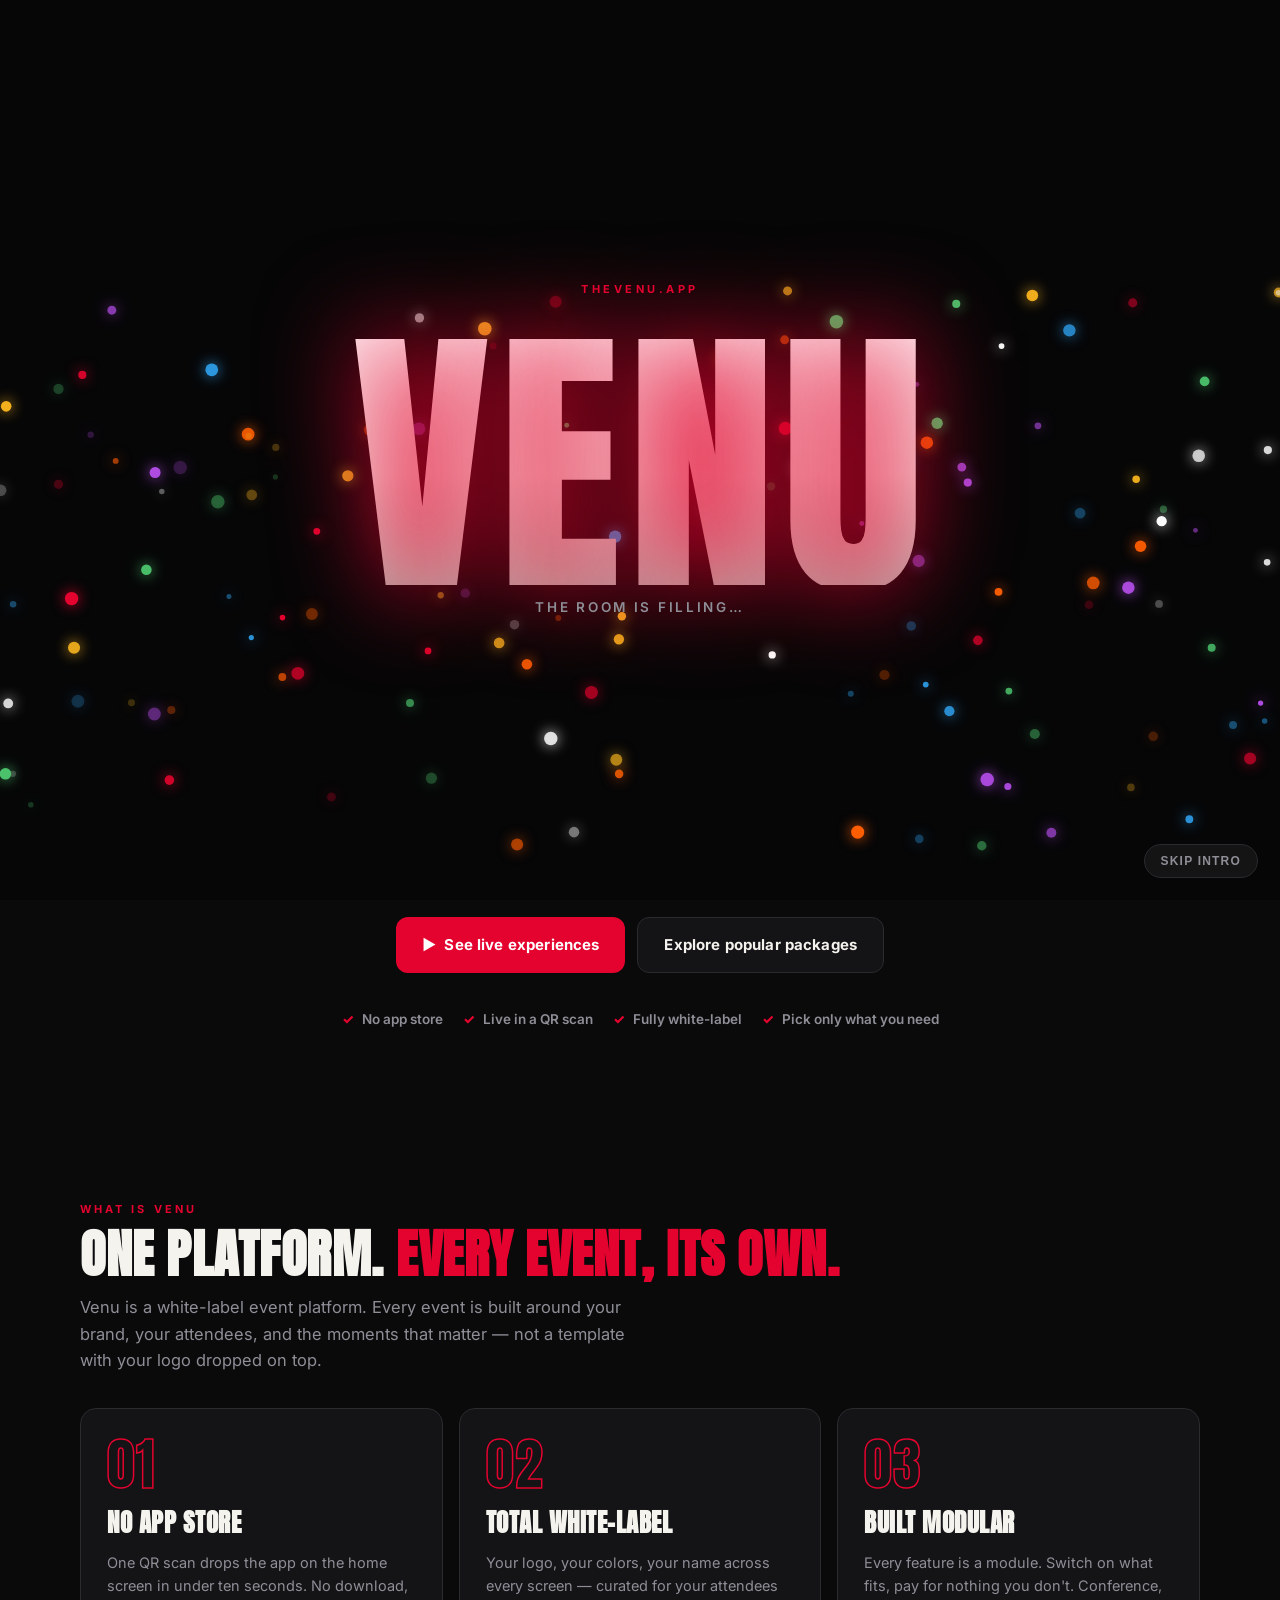
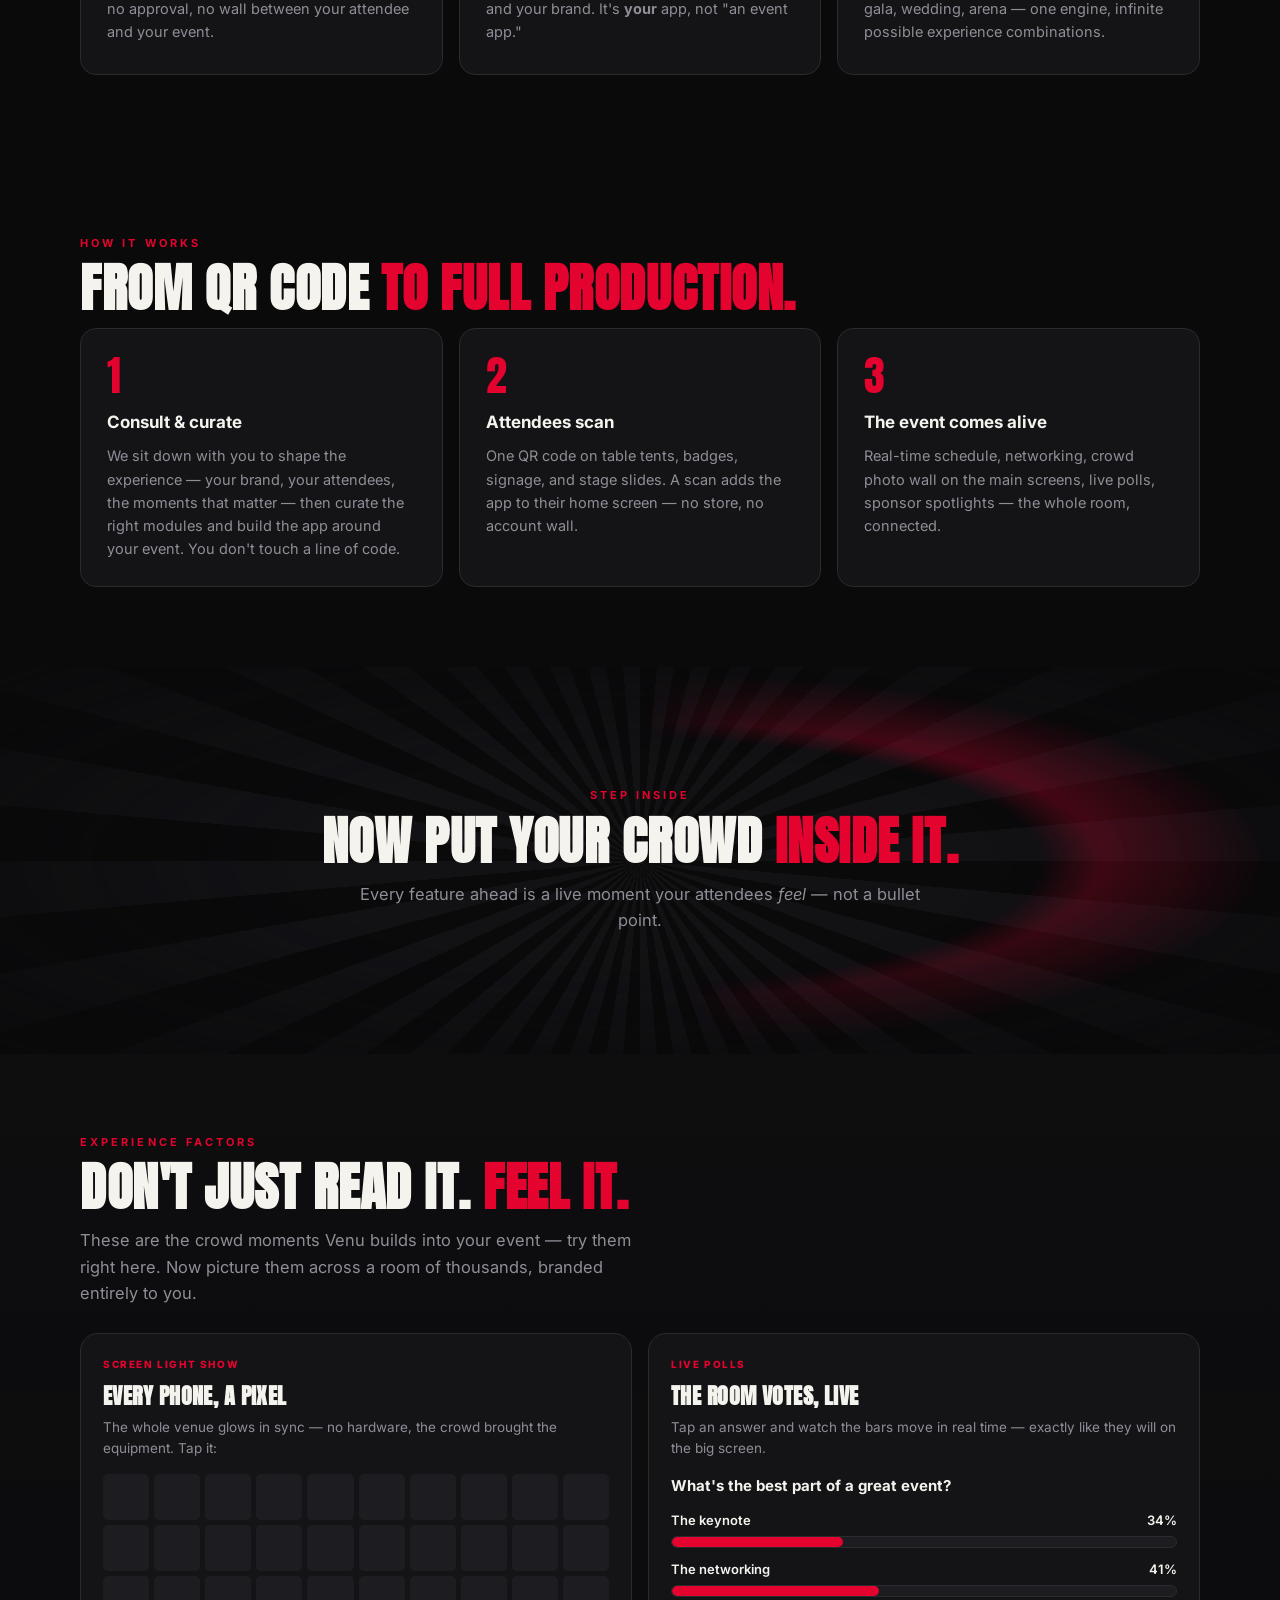
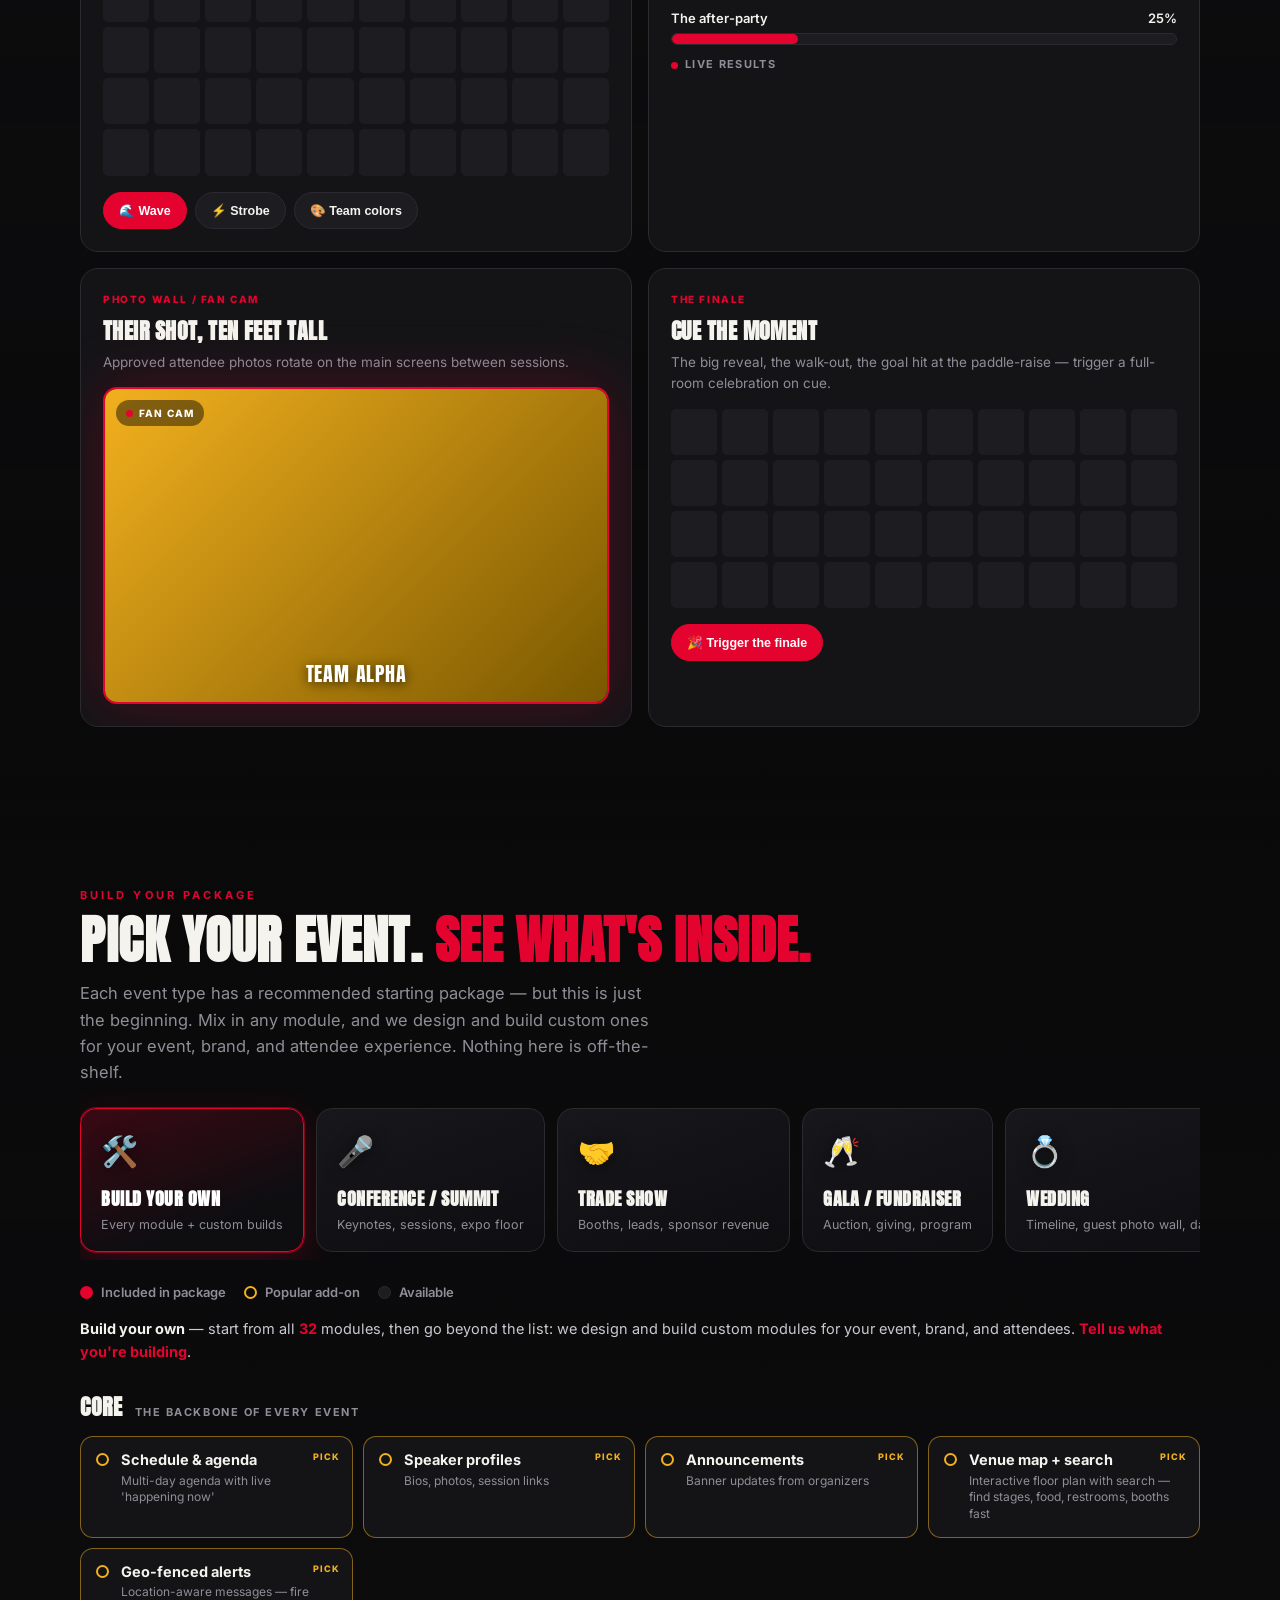
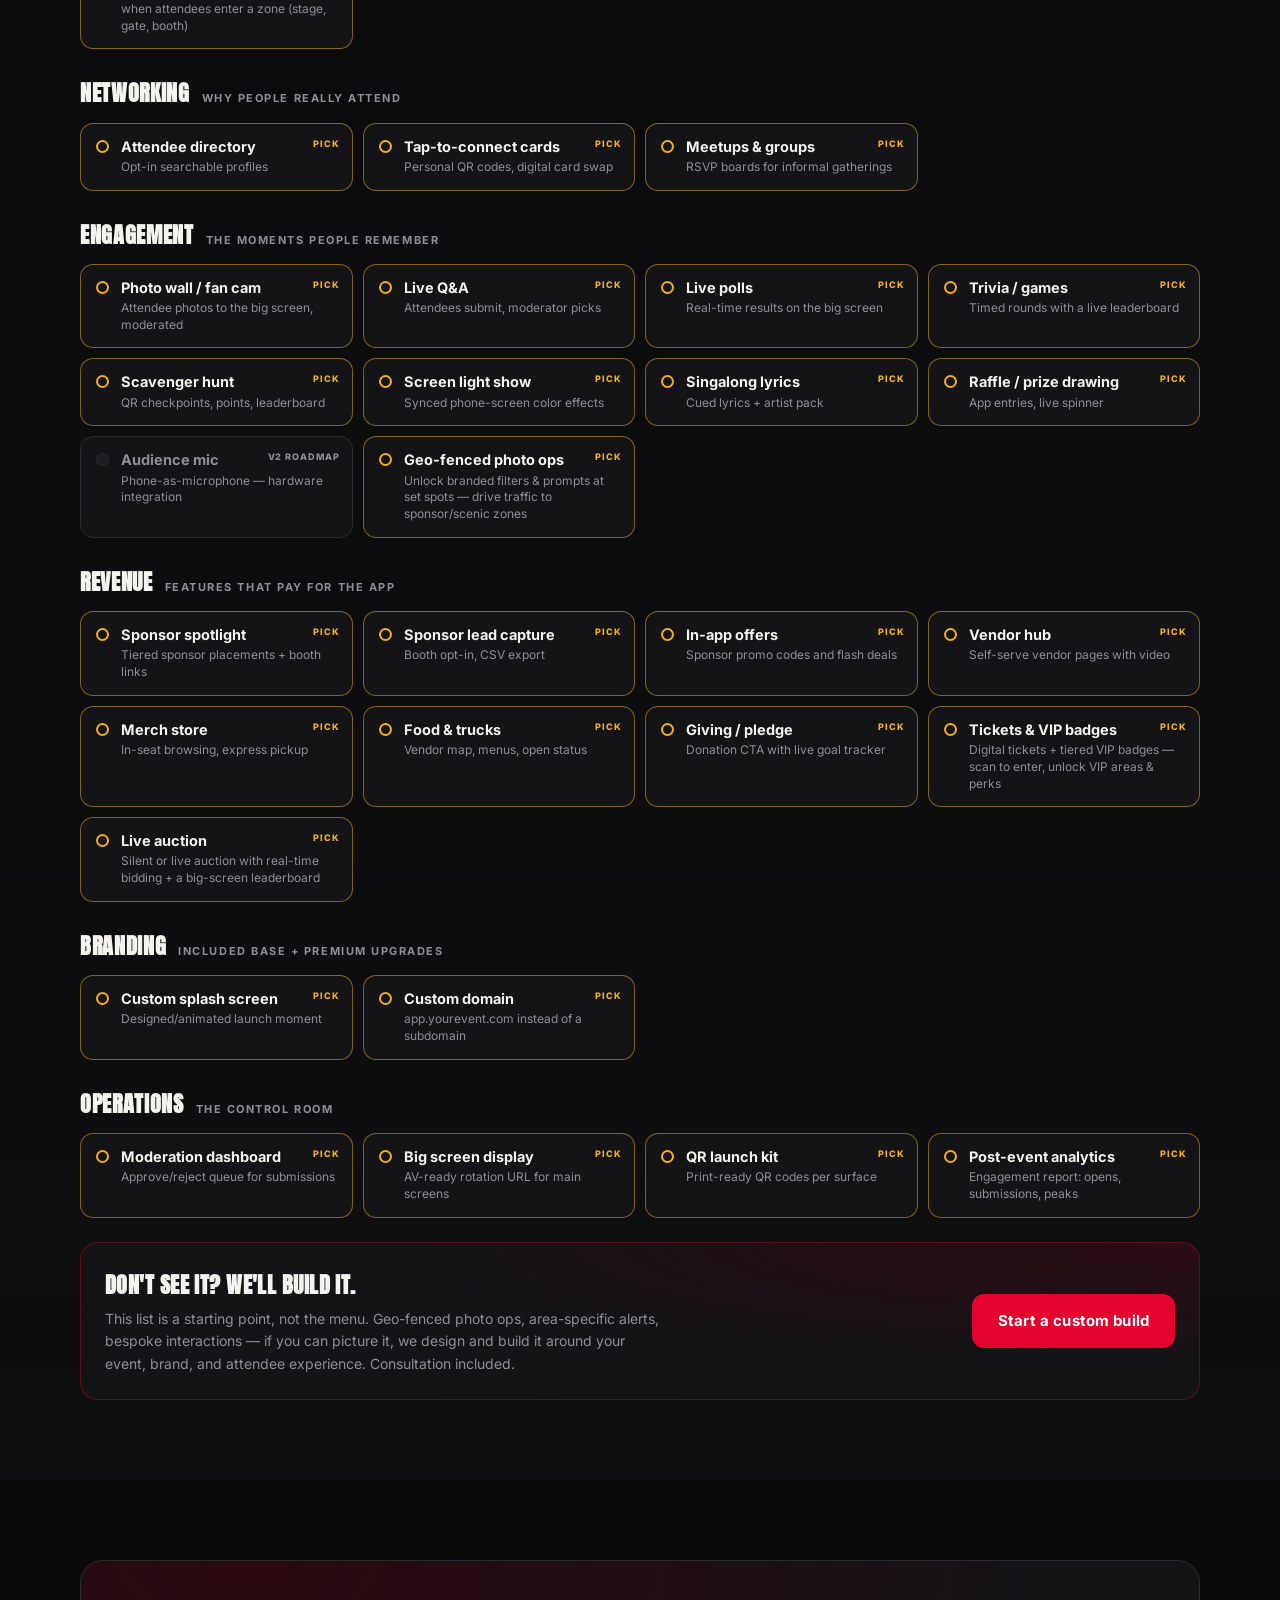
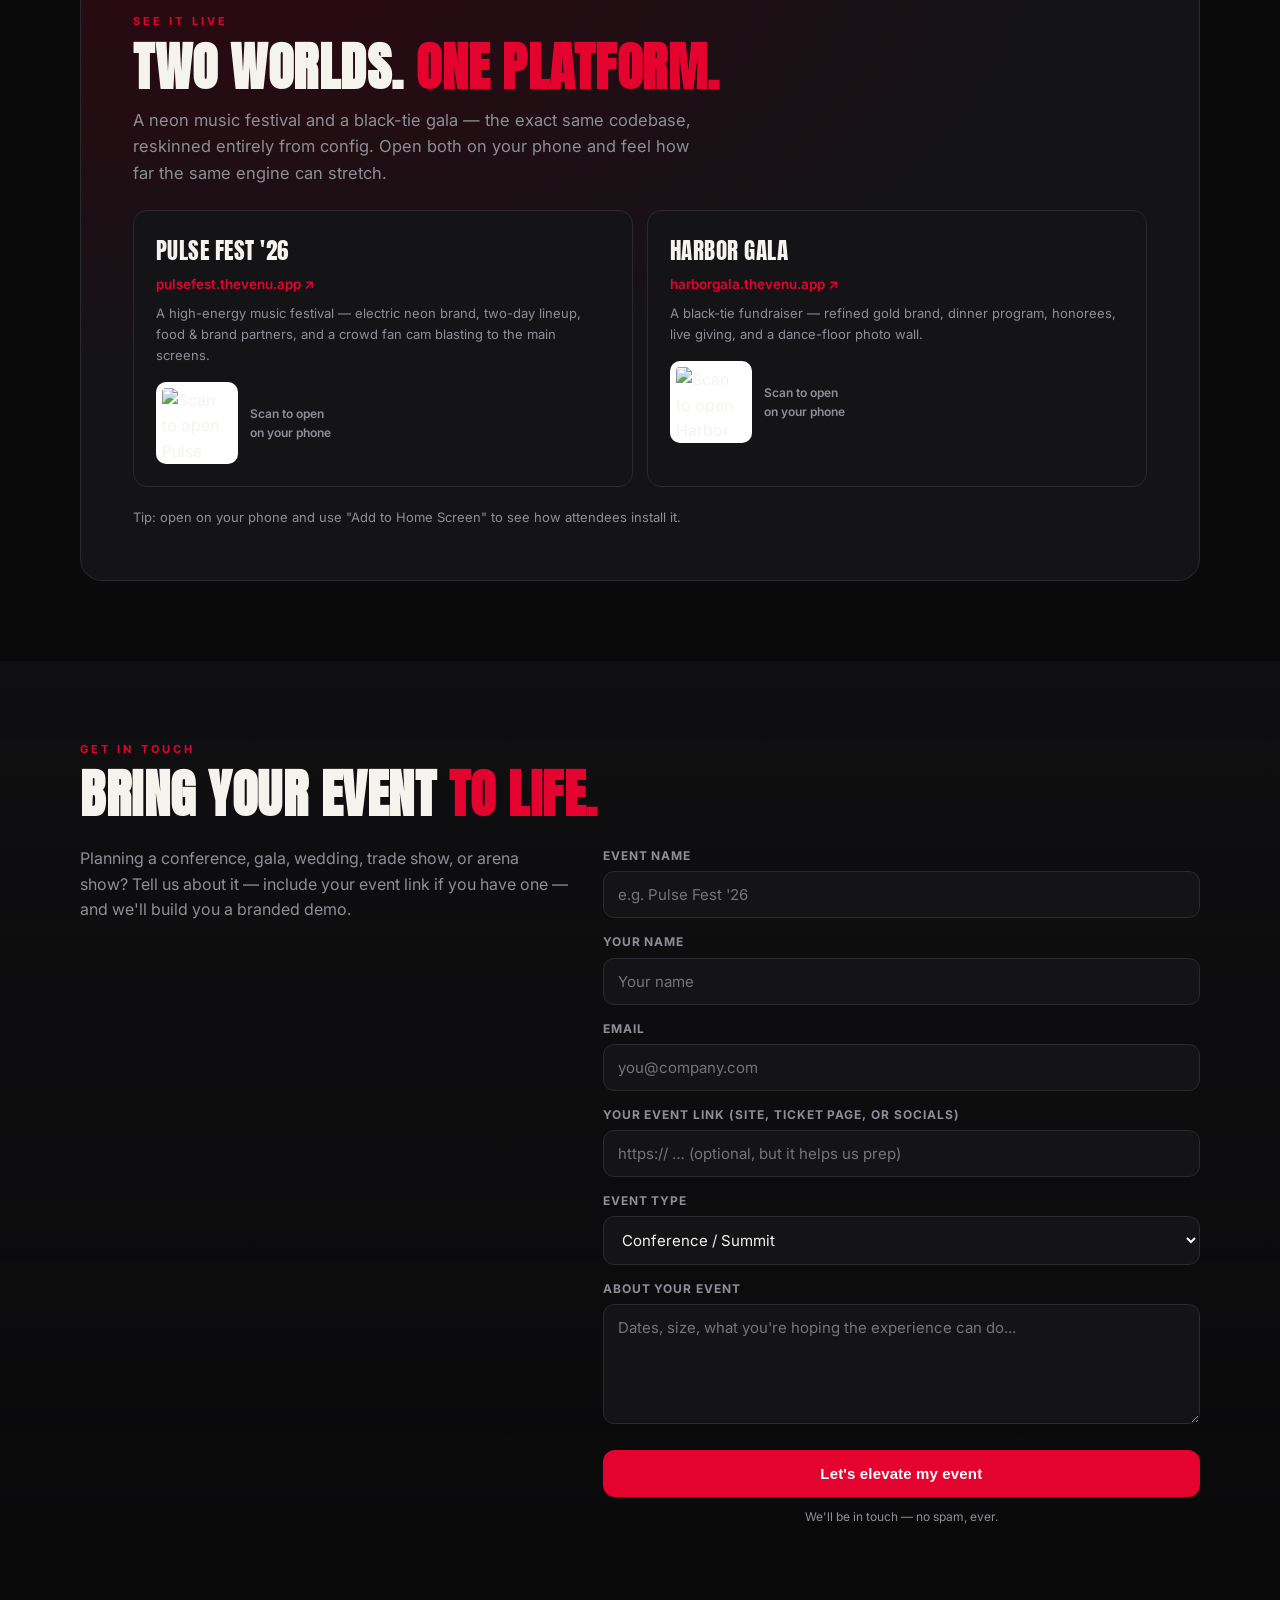
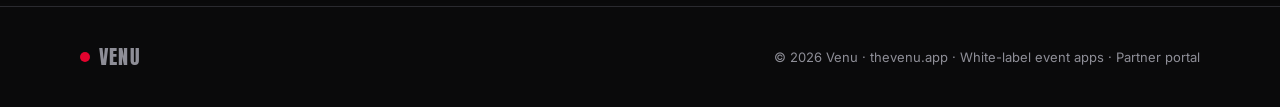
==== commit dd87b723: "Add files via upload" ====
--- a/site/index.html
+++ b/site/index.html
@@ -401,8 +401,8 @@
     <div class="steps">
       <div class="step">
         <div class="num">1</div>
-        <h3>We brand it</h3>
-        <p>Your logo, colors, schedule, speakers, and sponsors go live at your own subdomain. We build the app around your event — you don't touch a line of code.</p>
+        <h3>Consult &amp; curate</h3>
+        <p>We sit down with you to shape the experience — your brand, your attendees, the moments that matter — then curate the right modules and build the app around your event. You don't touch a line of code.</p>
       </div>
       <div class="step">
         <div class="num">2</div>
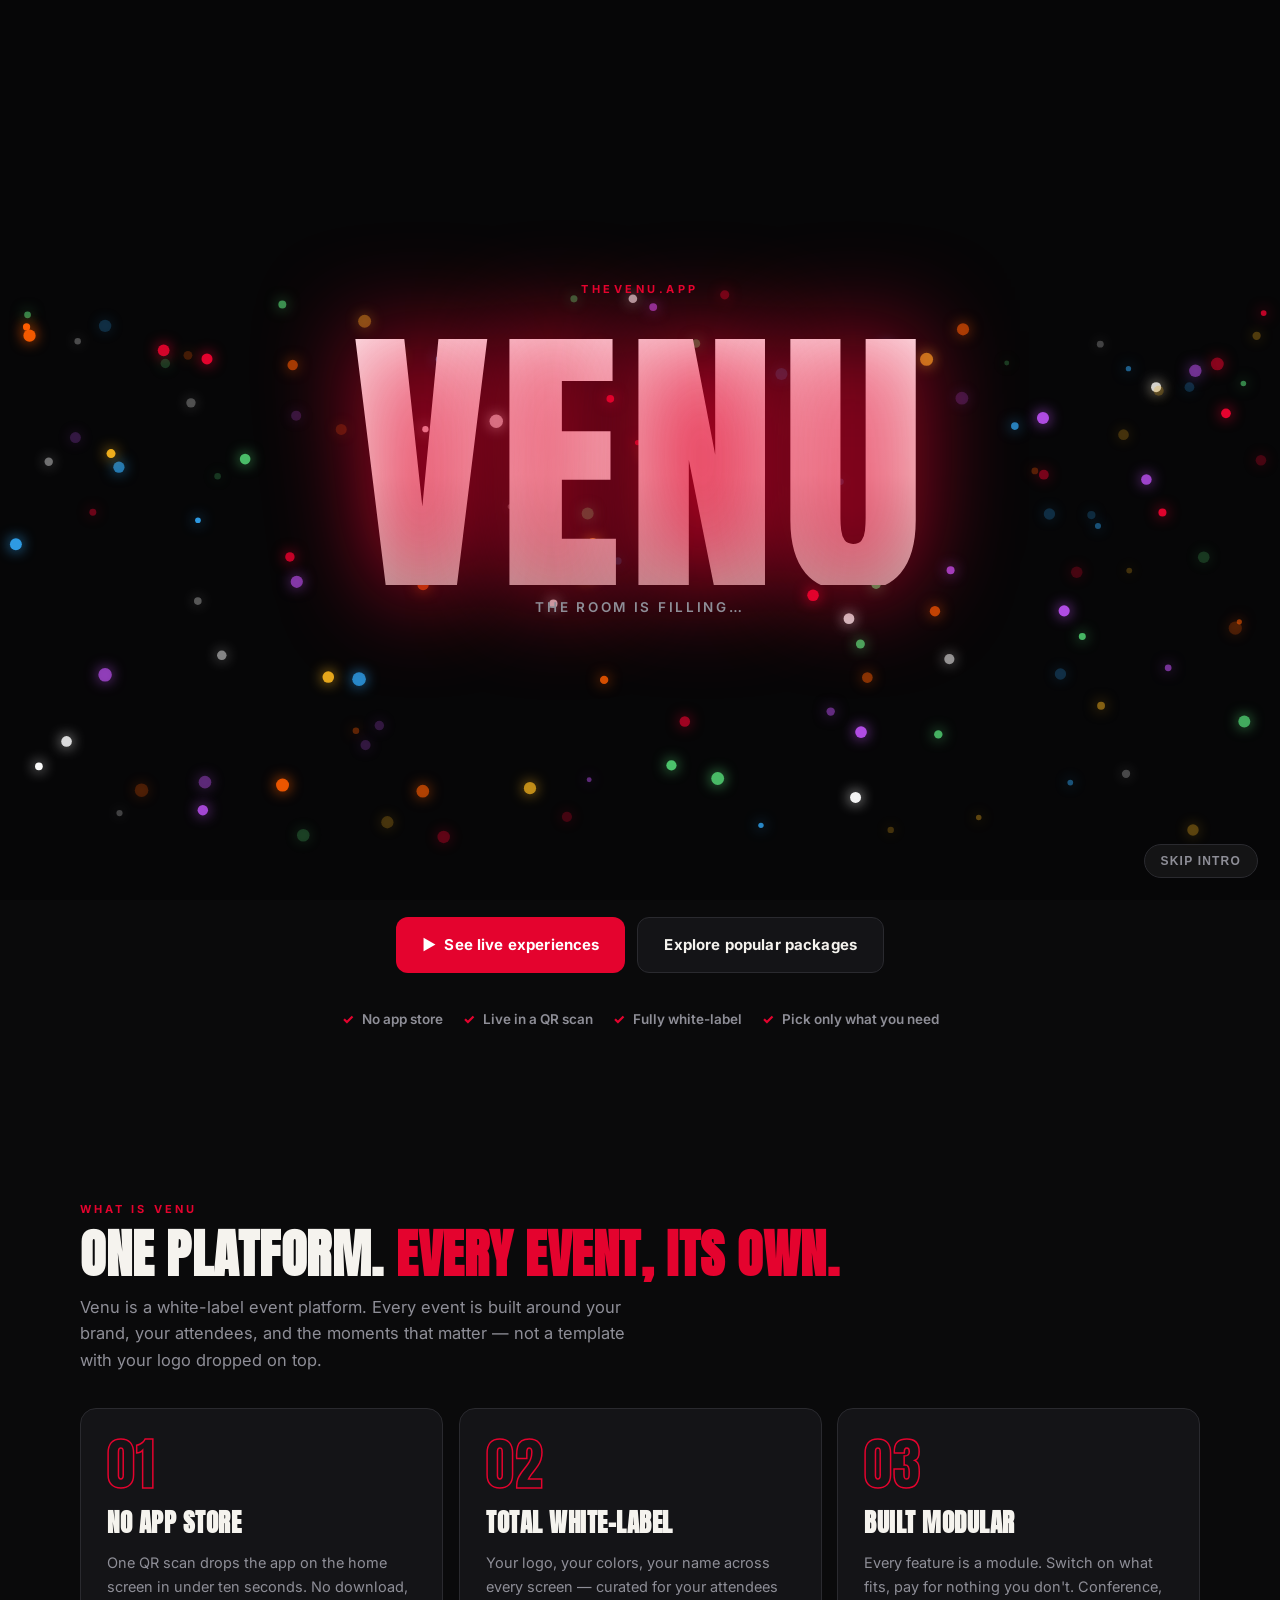
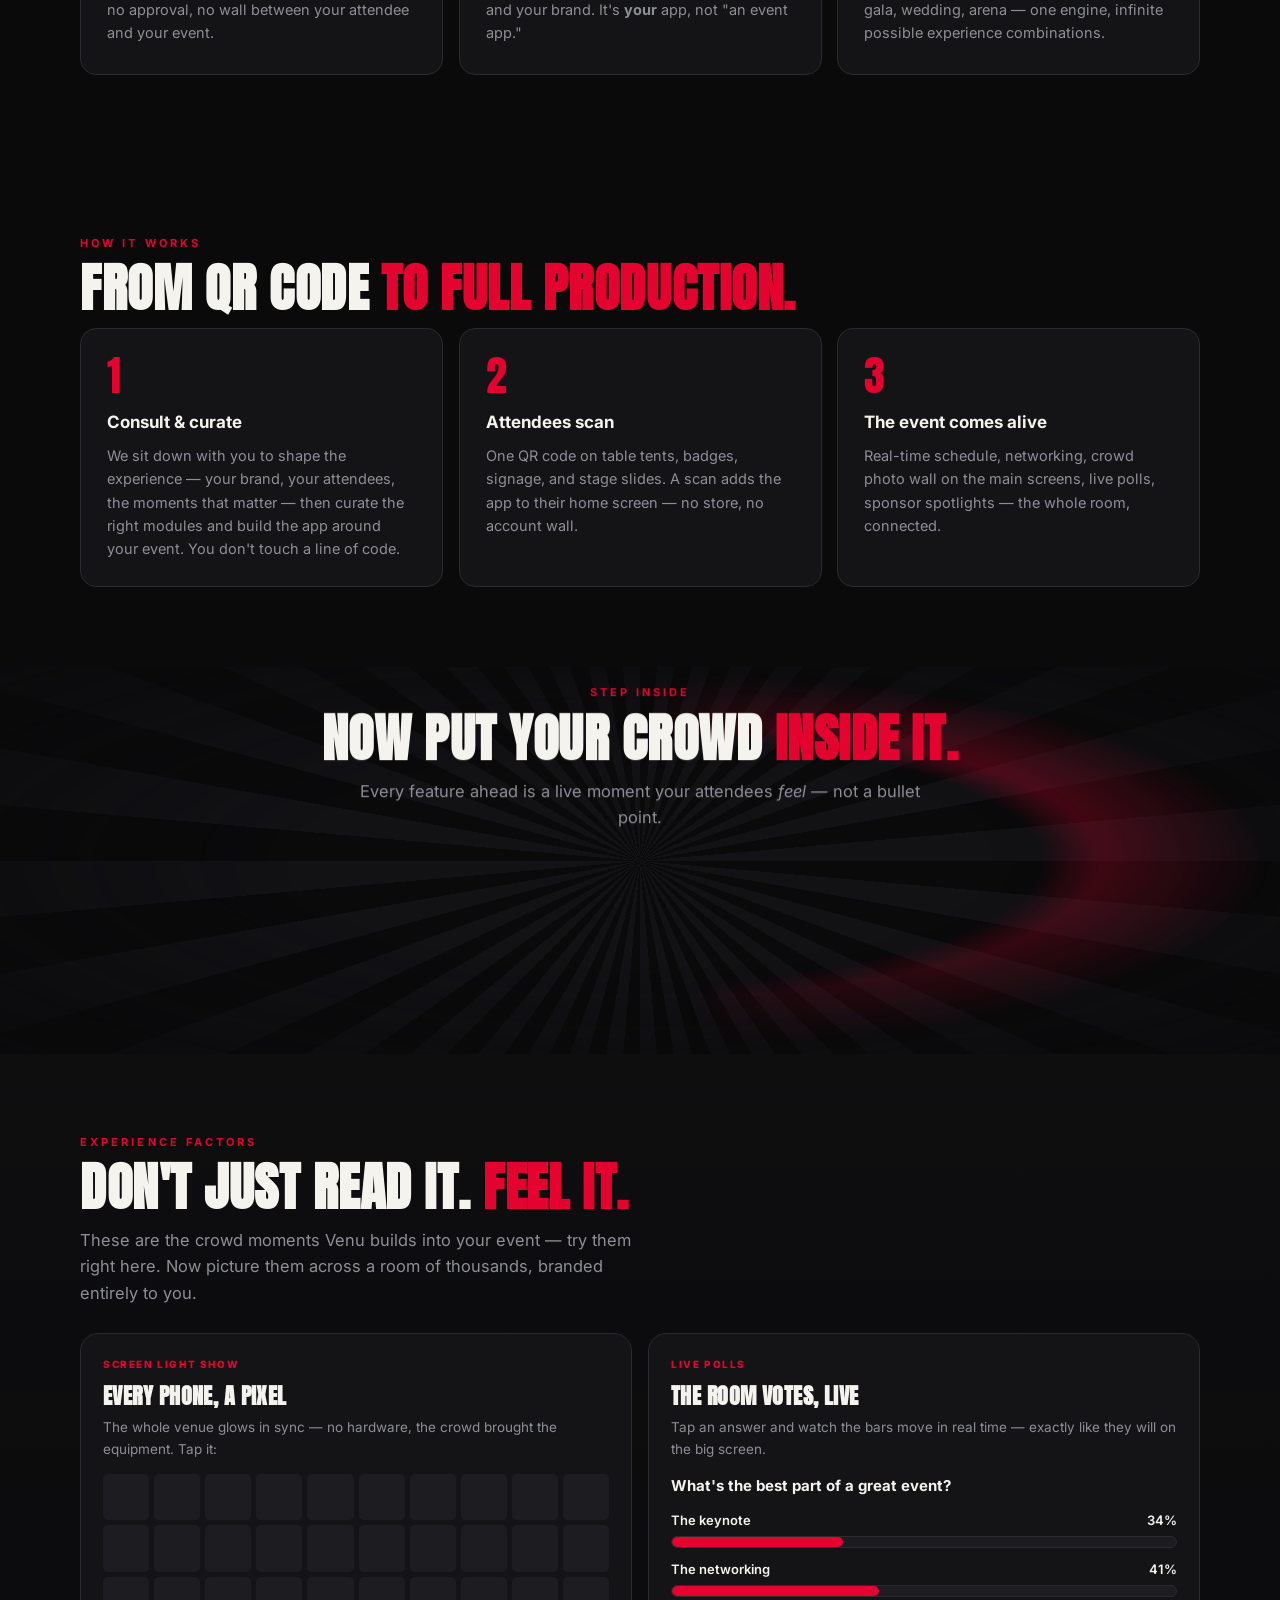
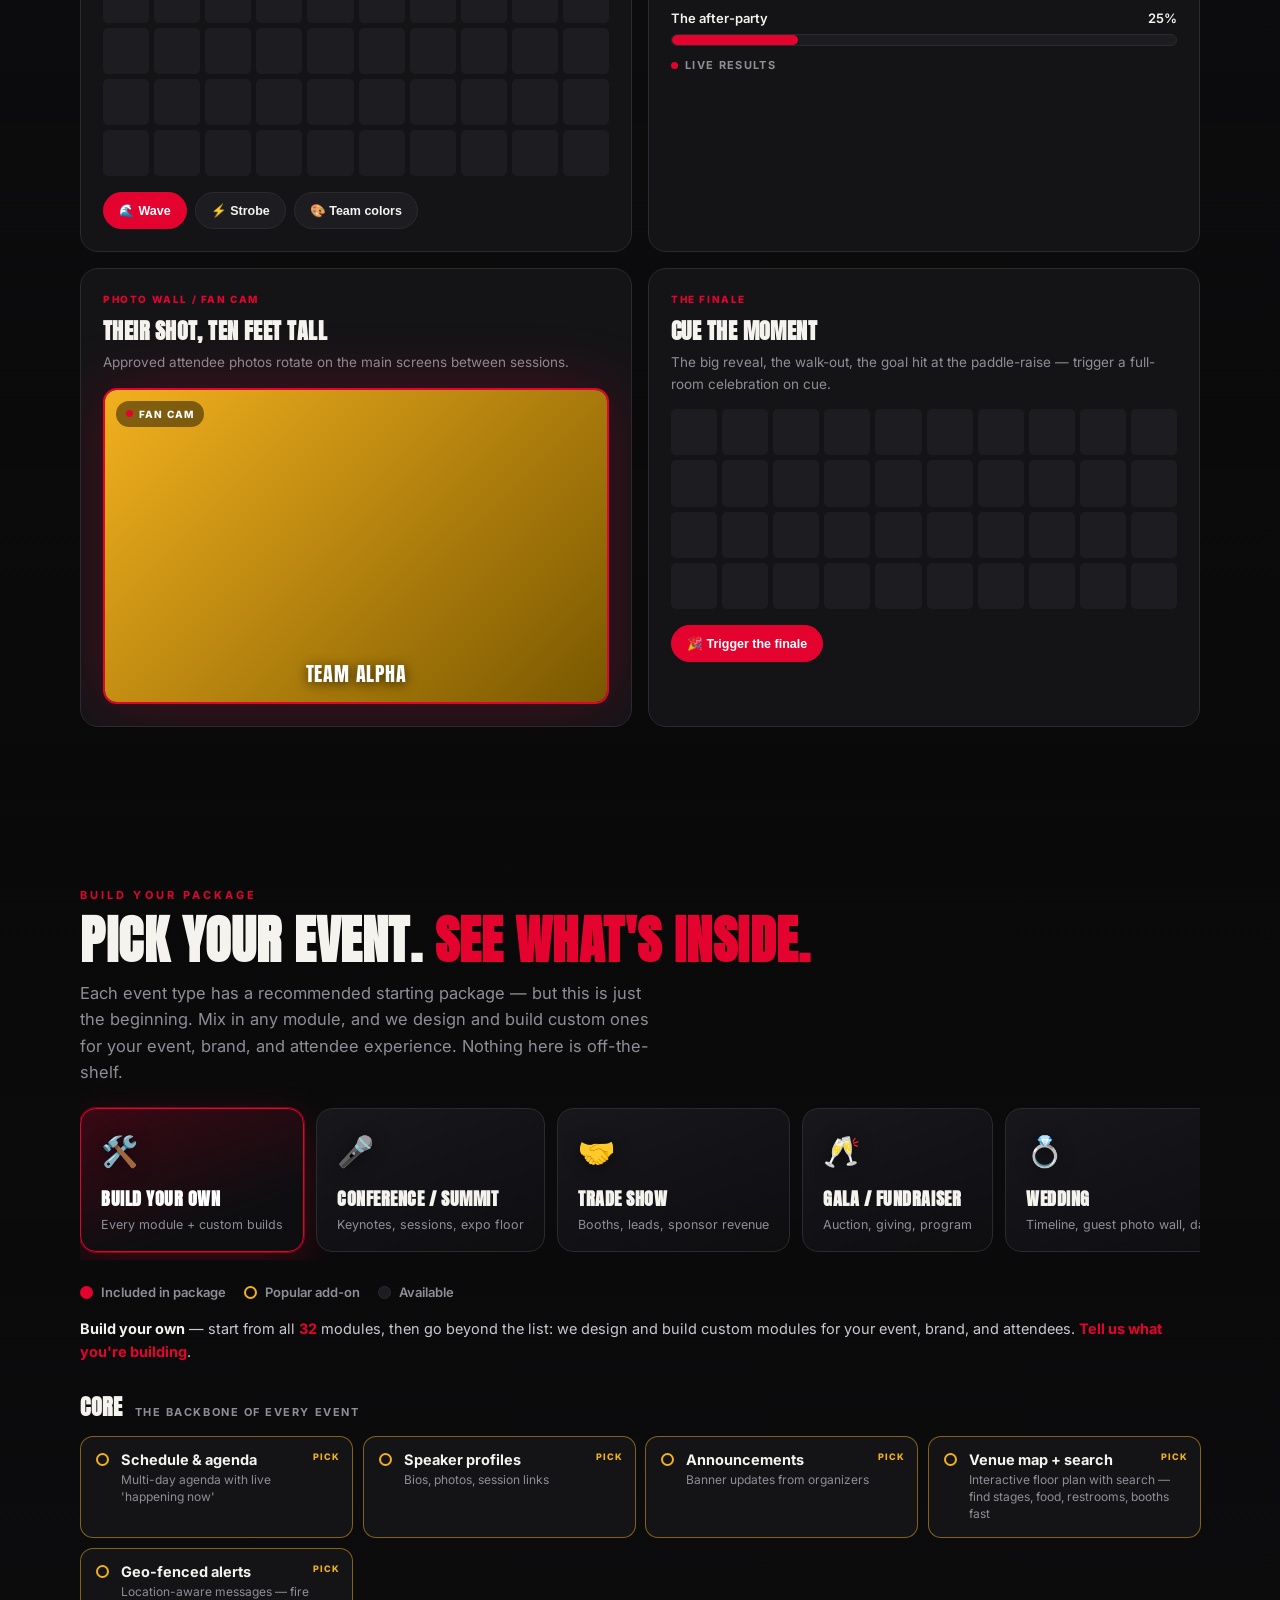
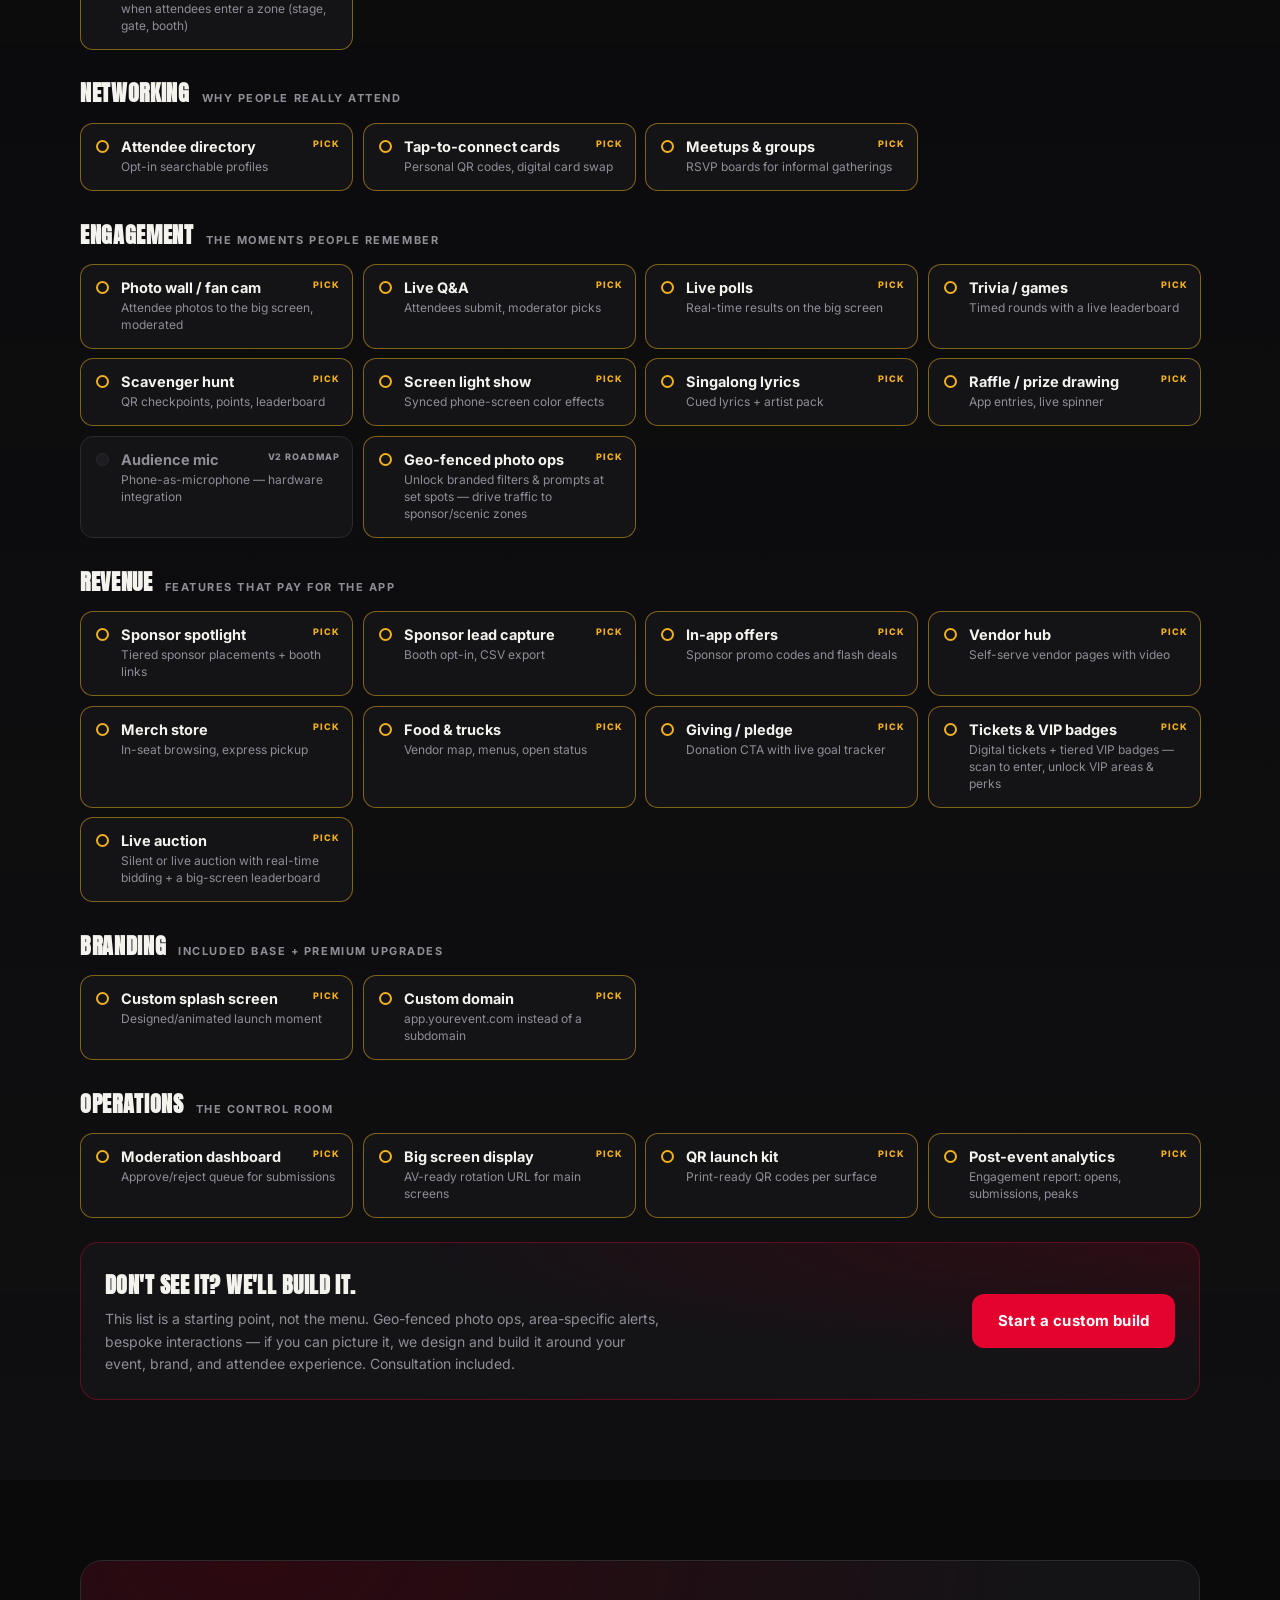
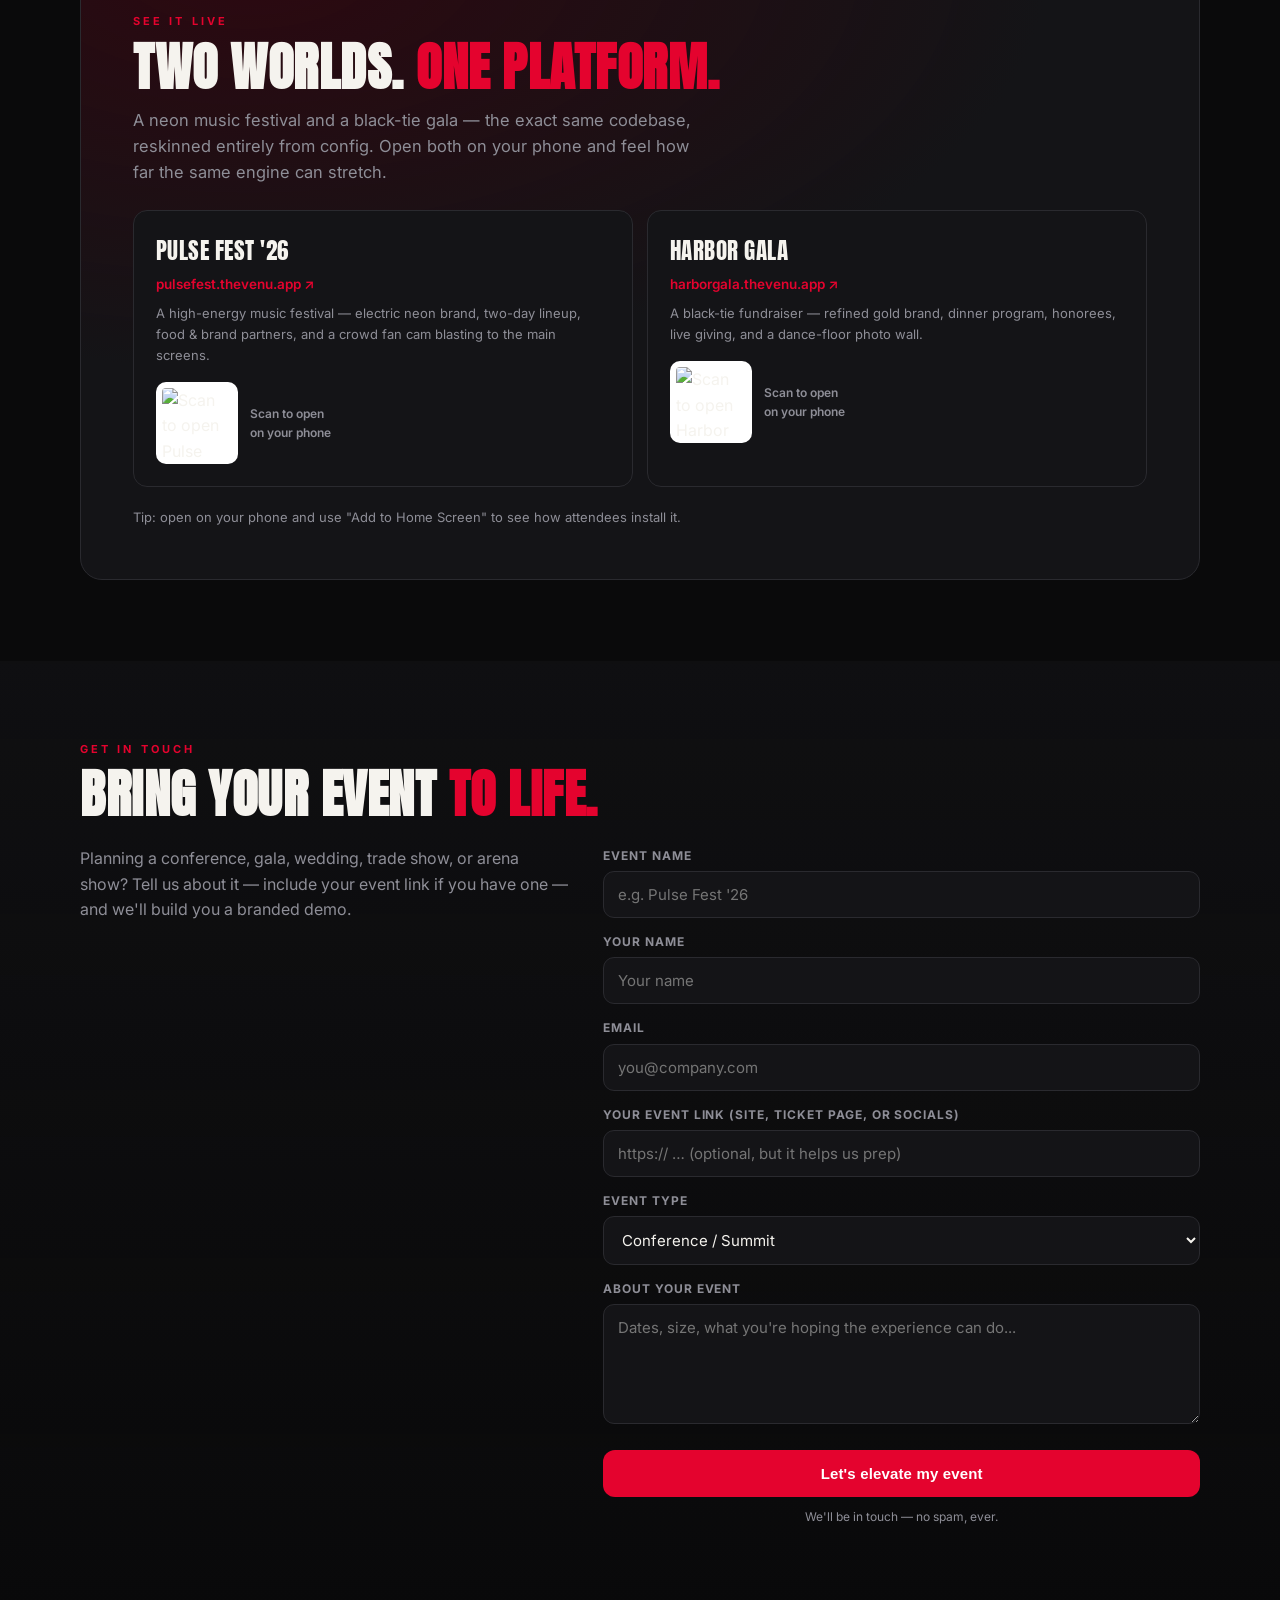
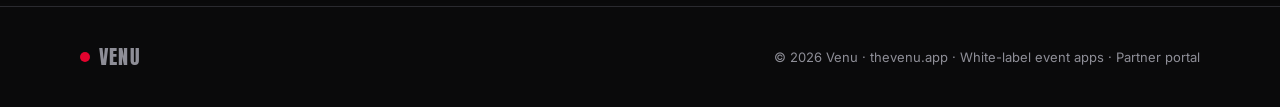
==== commit 52785d59: "Add files via upload" ====
--- a/site/index.html
+++ b/site/index.html
@@ -252,9 +252,19 @@
   #fx{position:fixed;inset:0;pointer-events:none;z-index:90;}
   #wash{position:fixed;inset:0;pointer-events:none;z-index:80;opacity:0;transition:opacity .12s;mix-blend-mode:screen;}
 
-  .reveal{opacity:0;transform:translateY(18px);transition:opacity .6s ease,transform .6s ease;}
-  .reveal.in{opacity:1;transform:none;}
-  @media(prefers-reduced-motion:reduce){.reveal{opacity:1;transform:none;transition:none;}.ls-grid .cell{transition:none;}}
+  /* scroll progress bar */
+  #scrollbar{position:fixed;top:0;left:0;height:3px;width:0;background:linear-gradient(90deg,var(--accent),#ff5e7a);z-index:60;pointer-events:none;box-shadow:0 0 12px rgba(228,3,46,.5);}
+  /* cinematic scroll reveals */
+  .reveal,[data-reveal]{opacity:0;transition:opacity .7s cubic-bezier(.16,1,.3,1),transform .7s cubic-bezier(.16,1,.3,1),filter .7s ease;will-change:opacity,transform;transition-delay:calc(var(--i,0) * 70ms);}
+  .reveal{transform:translateY(18px);}
+  [data-reveal="up"]{transform:translateY(38px);}
+  [data-reveal="left"]{transform:translateX(-46px);}
+  [data-reveal="right"]{transform:translateX(46px);}
+  [data-reveal="scale"]{transform:scale(.92);}
+  [data-reveal="blur"]{filter:blur(16px);transform:translateY(20px);}
+  .reveal.in,[data-reveal].in{opacity:1;transform:none;filter:none;}
+  [data-parallax]{will-change:transform;}
+  @media(prefers-reduced-motion:reduce){.reveal,[data-reveal]{opacity:1!important;transform:none!important;filter:none!important;transition:none!important;}[data-parallax]{transform:none!important;}.ls-grid .cell{transition:none;}}
 
   /* ===== polish round: digital tagline, edgier cards, pkg view, poll, qr, smoke exit ===== */
   .hero .tagline .digital{color:var(--accent);animation:digitalGlow 3.4s ease-in-out infinite;}
@@ -334,6 +344,8 @@
   </div>
   <button id="introSkip">Skip intro</button>
 </div>
+
+<div id="scrollbar"></div>
 
 <header class="nav">
   <div class="nav-inner">
@@ -963,13 +975,58 @@
   secMap.forEach((_,el)=>io.observe(el));
 })();
 
-/* Scroll reveal */
-if(!matchMedia('(prefers-reduced-motion:reduce)').matches){
-  const targets=document.querySelectorAll('.pillar,.step,.exp-card,.type-card,.mod,.demo-link');
-  targets.forEach(el=>el.classList.add('reveal'));
-  const io=new IntersectionObserver(es=>{es.forEach(e=>{if(e.isIntersecting){e.target.classList.add('in');io.unobserve(e.target);}});},{threshold:0.1});
-  targets.forEach(el=>io.observe(el));
-}
+/* ===== Cinematic scroll — reveals, parallax depth, progress bar ===== */
+(function(){
+  if(matchMedia('(prefers-reduced-motion:reduce)').matches) return;
+
+  // 1) assign varied reveal types + stagger, then observe
+  const assign=(sel,type)=>document.querySelectorAll(sel).forEach((el,i)=>{ el.setAttribute('data-reveal',type); el.style.setProperty('--i', i%6); });
+  document.querySelectorAll('section h2.sec').forEach(h=>{ h.setAttribute('data-reveal','left'); });
+  assign('#what .sec-lede, #how .sec-lede, #packages .sec-lede, #experience .sec-lede','up');
+  assign('.pillar','up');
+  assign('.step','up');
+  assign('.exp-card','scale');
+  assign('.type-card','up');
+  assign('.mod','up');
+  assign('.demo-link','up');
+  assign('#demo .demo-card','blur');
+  assign('.custom-callout','up');
+  assign('#contact .contact-copy','left');
+  assign('#contact form','up');
+  const io=new IntersectionObserver(es=>{es.forEach(e=>{ if(e.isIntersecting){ e.target.classList.add('in'); io.unobserve(e.target); } });},{threshold:0.12, rootMargin:'0px 0px -8% 0px'});
+  document.querySelectorAll('[data-reveal]').forEach(el=>io.observe(el));
+
+  // 2) scroll-driven parallax + progress (rAF-throttled)
+  const bar   = document.getElementById('scrollbar');
+  const heroWrap = document.querySelector('.hero .wrap');
+  const word  = document.querySelector('.wordmark');
+  const illu  = document.querySelector('.illusion .wrap');
+  if(illu) illu.setAttribute('data-parallax','0.08');
+  const px = [...document.querySelectorAll('[data-parallax]')];
+  let ticking=false;
+  function onScroll(){
+    const y = window.scrollY || 0;
+    const vh = innerHeight;
+    const docH = document.documentElement.scrollHeight - vh;
+    if(bar) bar.style.width = (docH>0 ? (y/docH*100) : 0) + '%';
+    // hero: wordmark drifts up, scales, and the block fades as you scroll past
+    if(word && y < vh*1.25){
+      word.style.transform = 'translateY('+(y*0.28)+'px) scale('+(1 - Math.min(y/vh,1)*0.06)+')';
+      if(heroWrap) heroWrap.style.opacity = String(Math.max(0, 1 - (y/(vh*0.85))));
+    }
+    // layered parallax
+    for(const el of px){
+      const r = el.getBoundingClientRect();
+      const mid = (r.top + r.height/2) - vh/2;
+      const sp = parseFloat(el.getAttribute('data-parallax')) || 0.1;
+      el.style.transform = 'translateY('+(mid * -sp)+'px)';
+    }
+    ticking=false;
+  }
+  addEventListener('scroll', ()=>{ if(!ticking){ ticking=true; requestAnimationFrame(onScroll); } }, {passive:true});
+  addEventListener('resize', onScroll, {passive:true});
+  onScroll();
+})();
 </script>
 </body>
 </html>
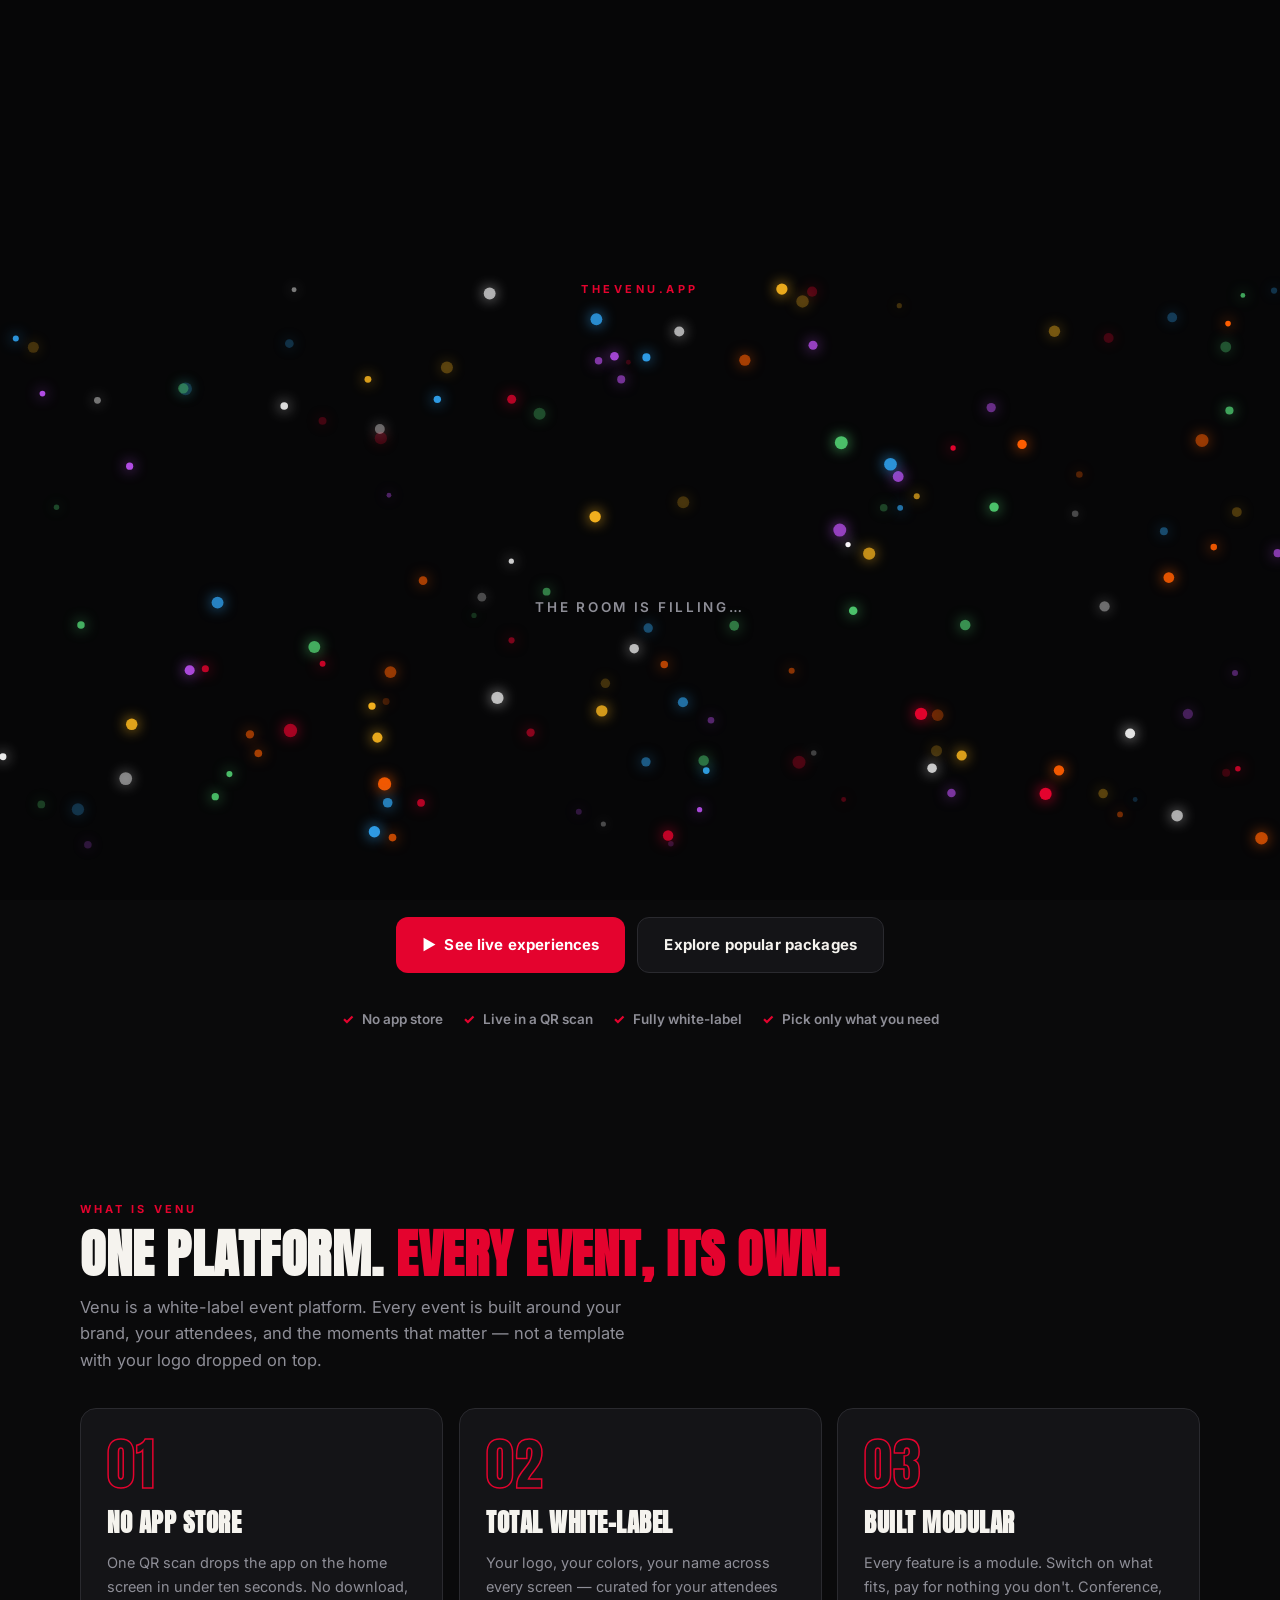
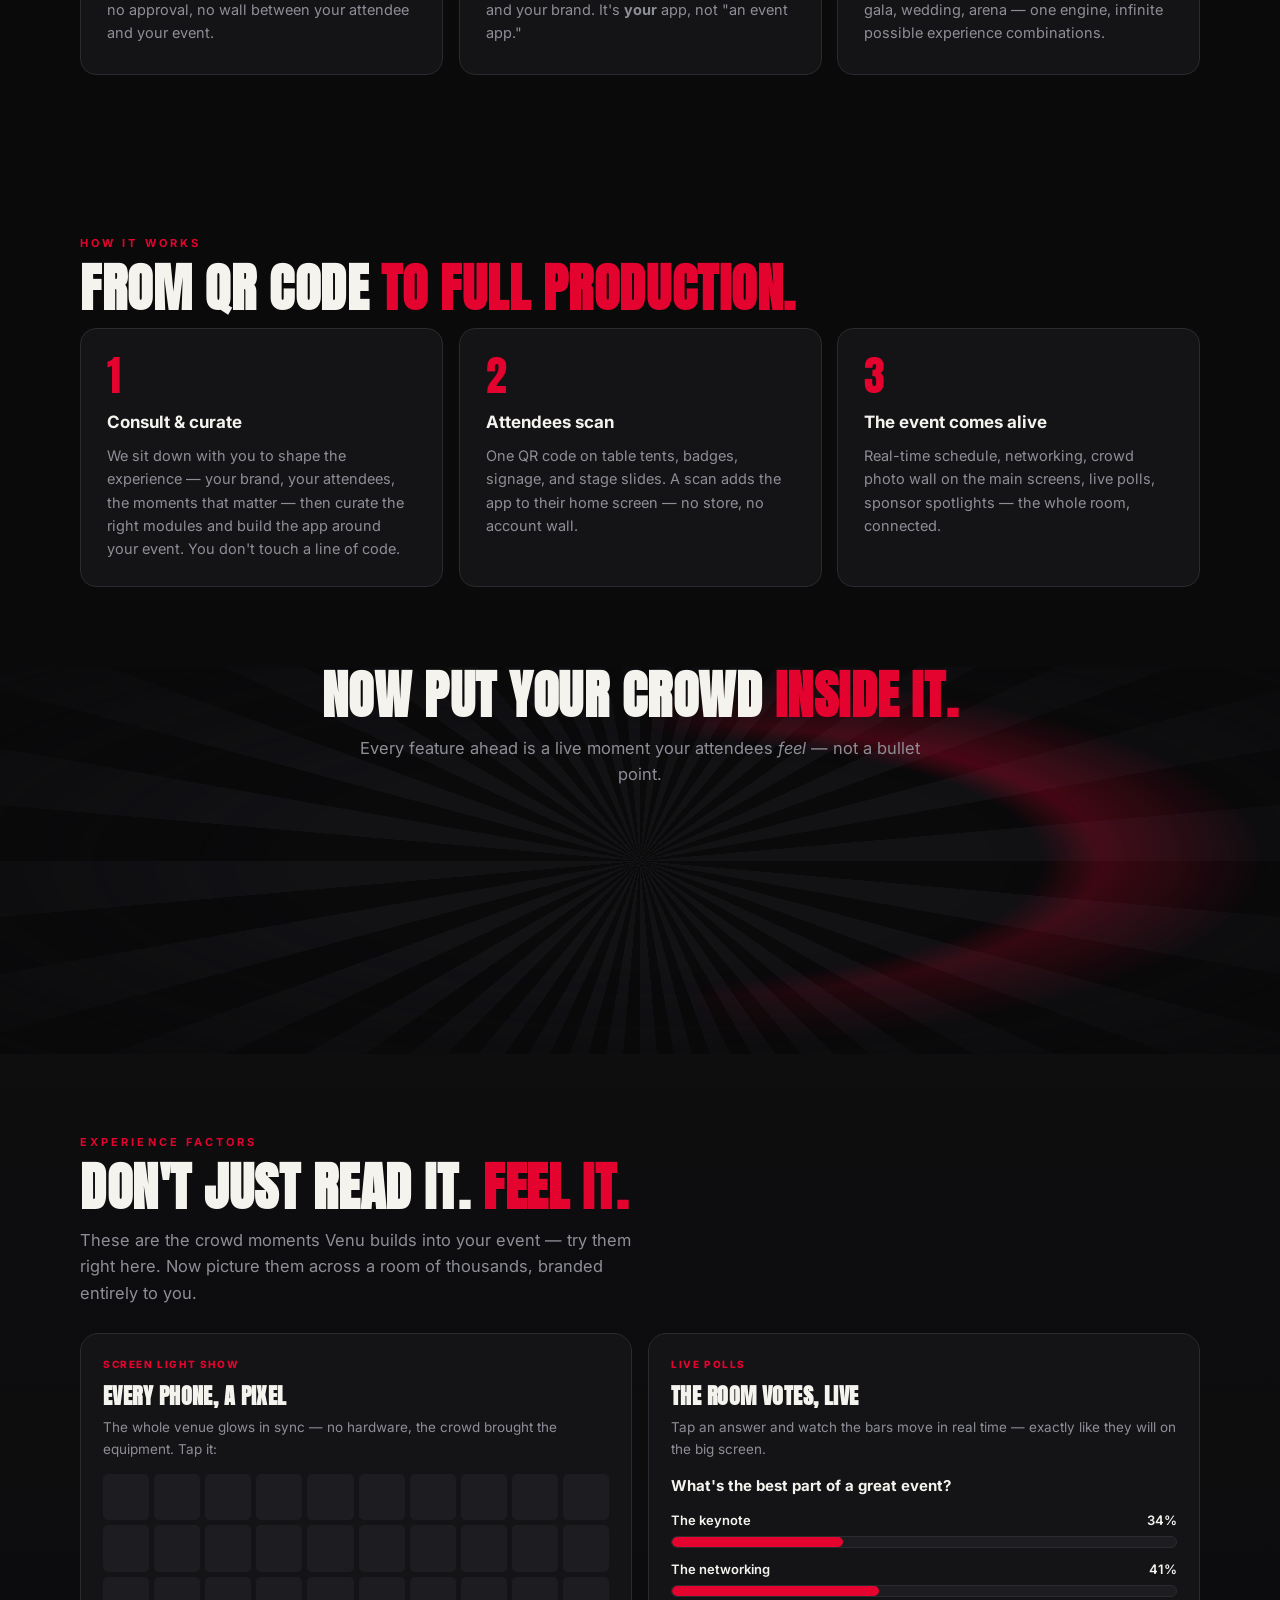
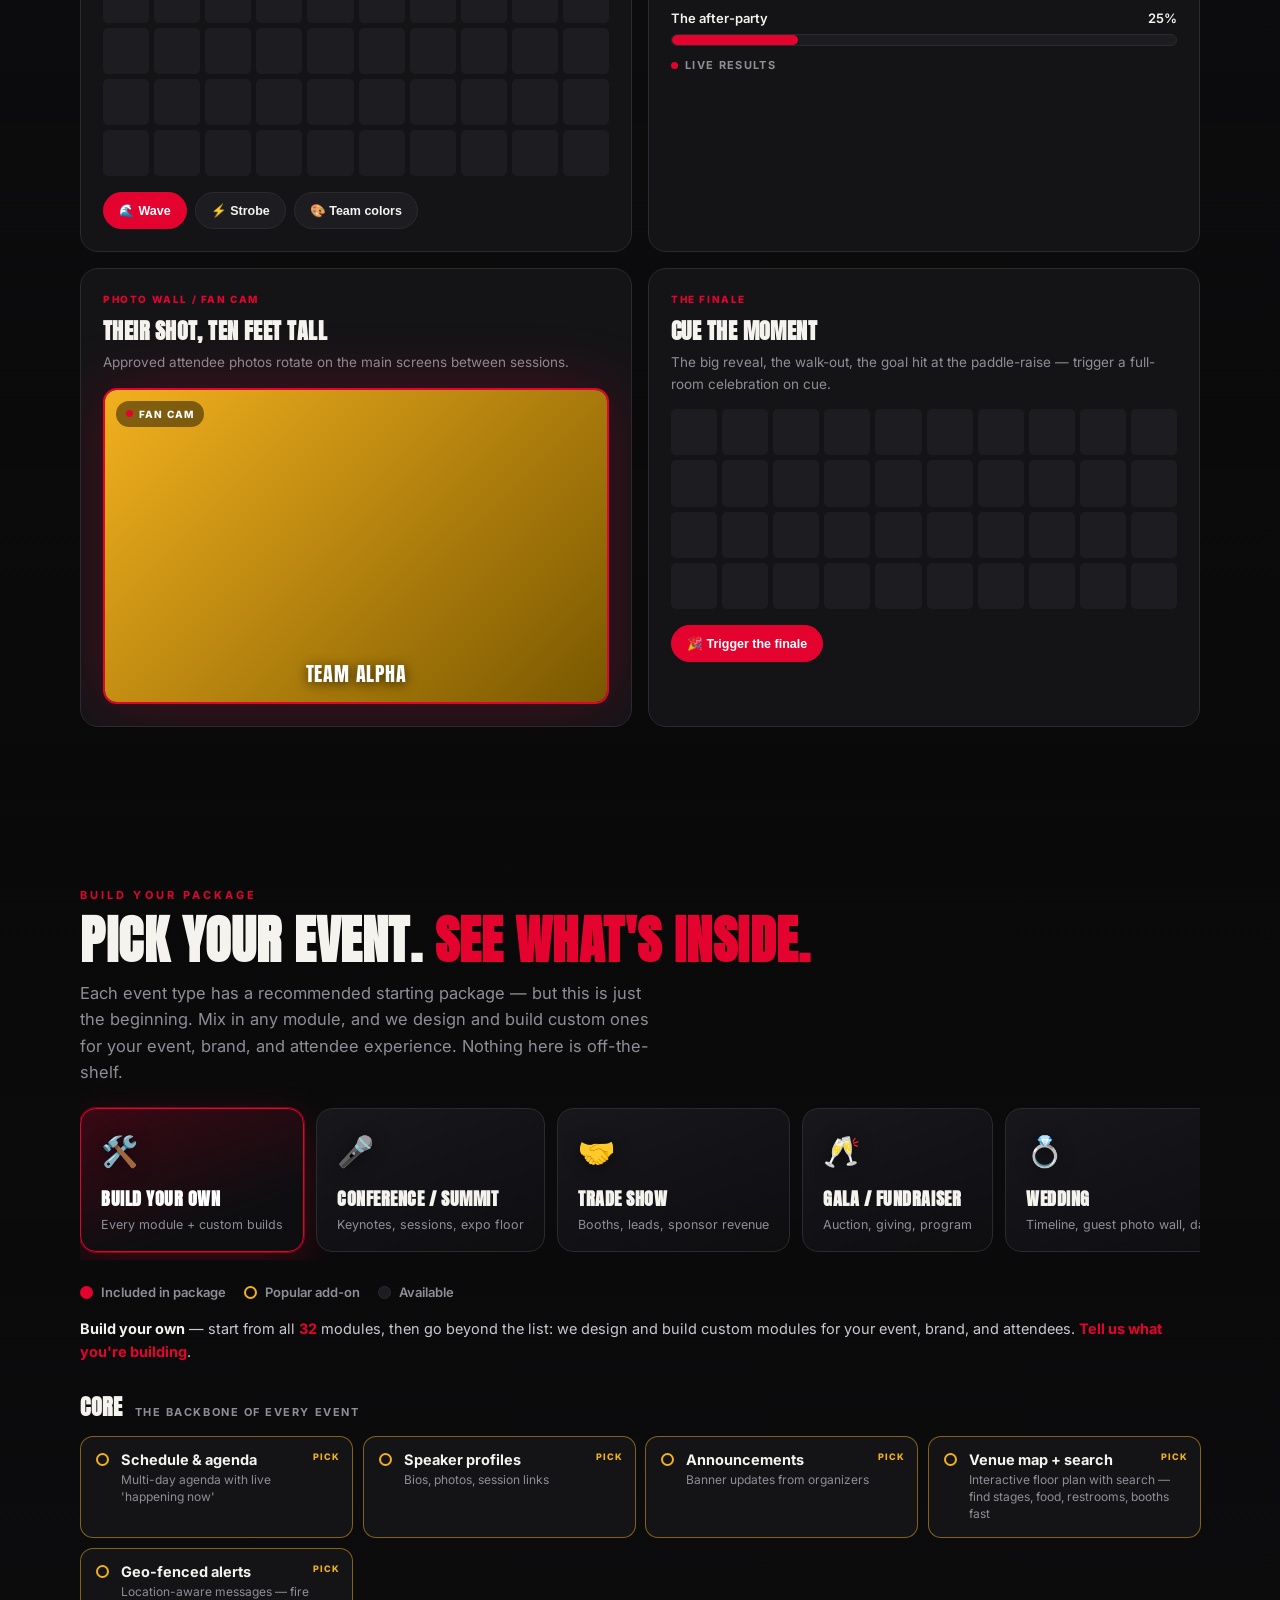
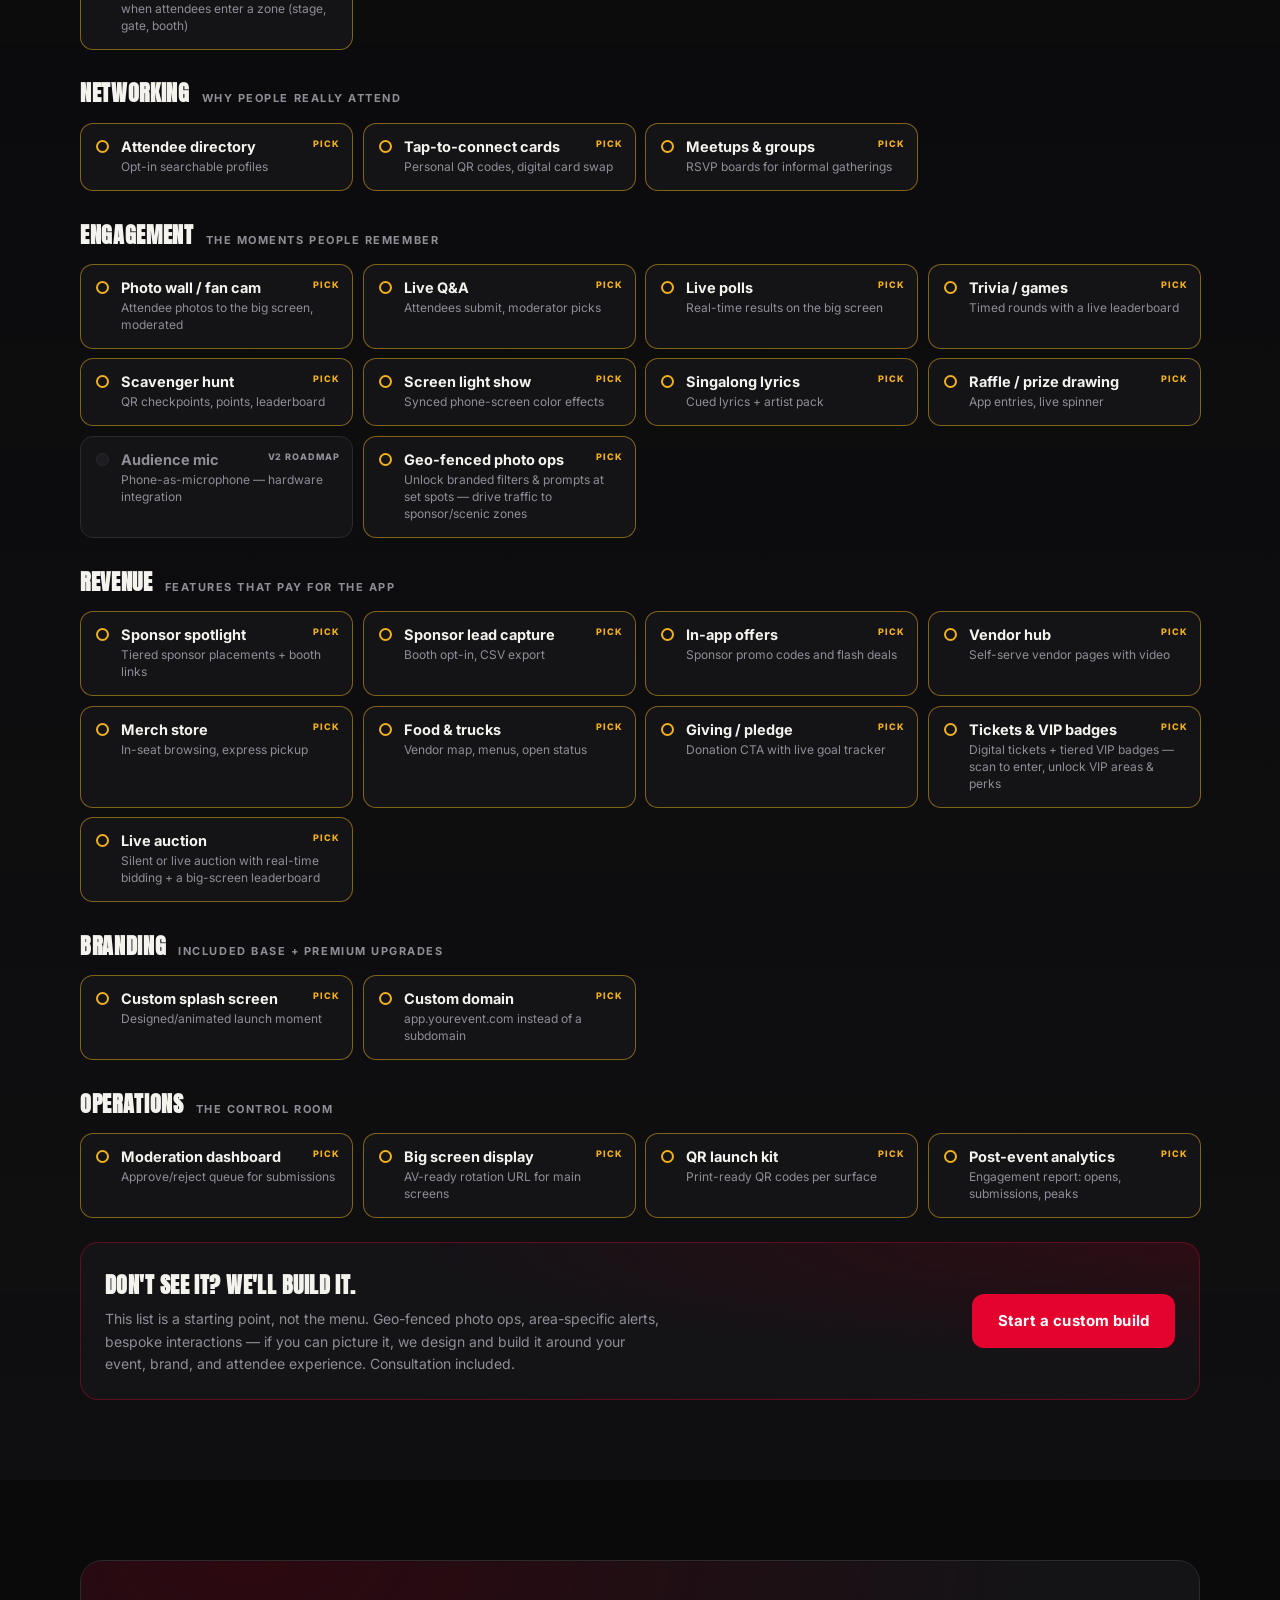
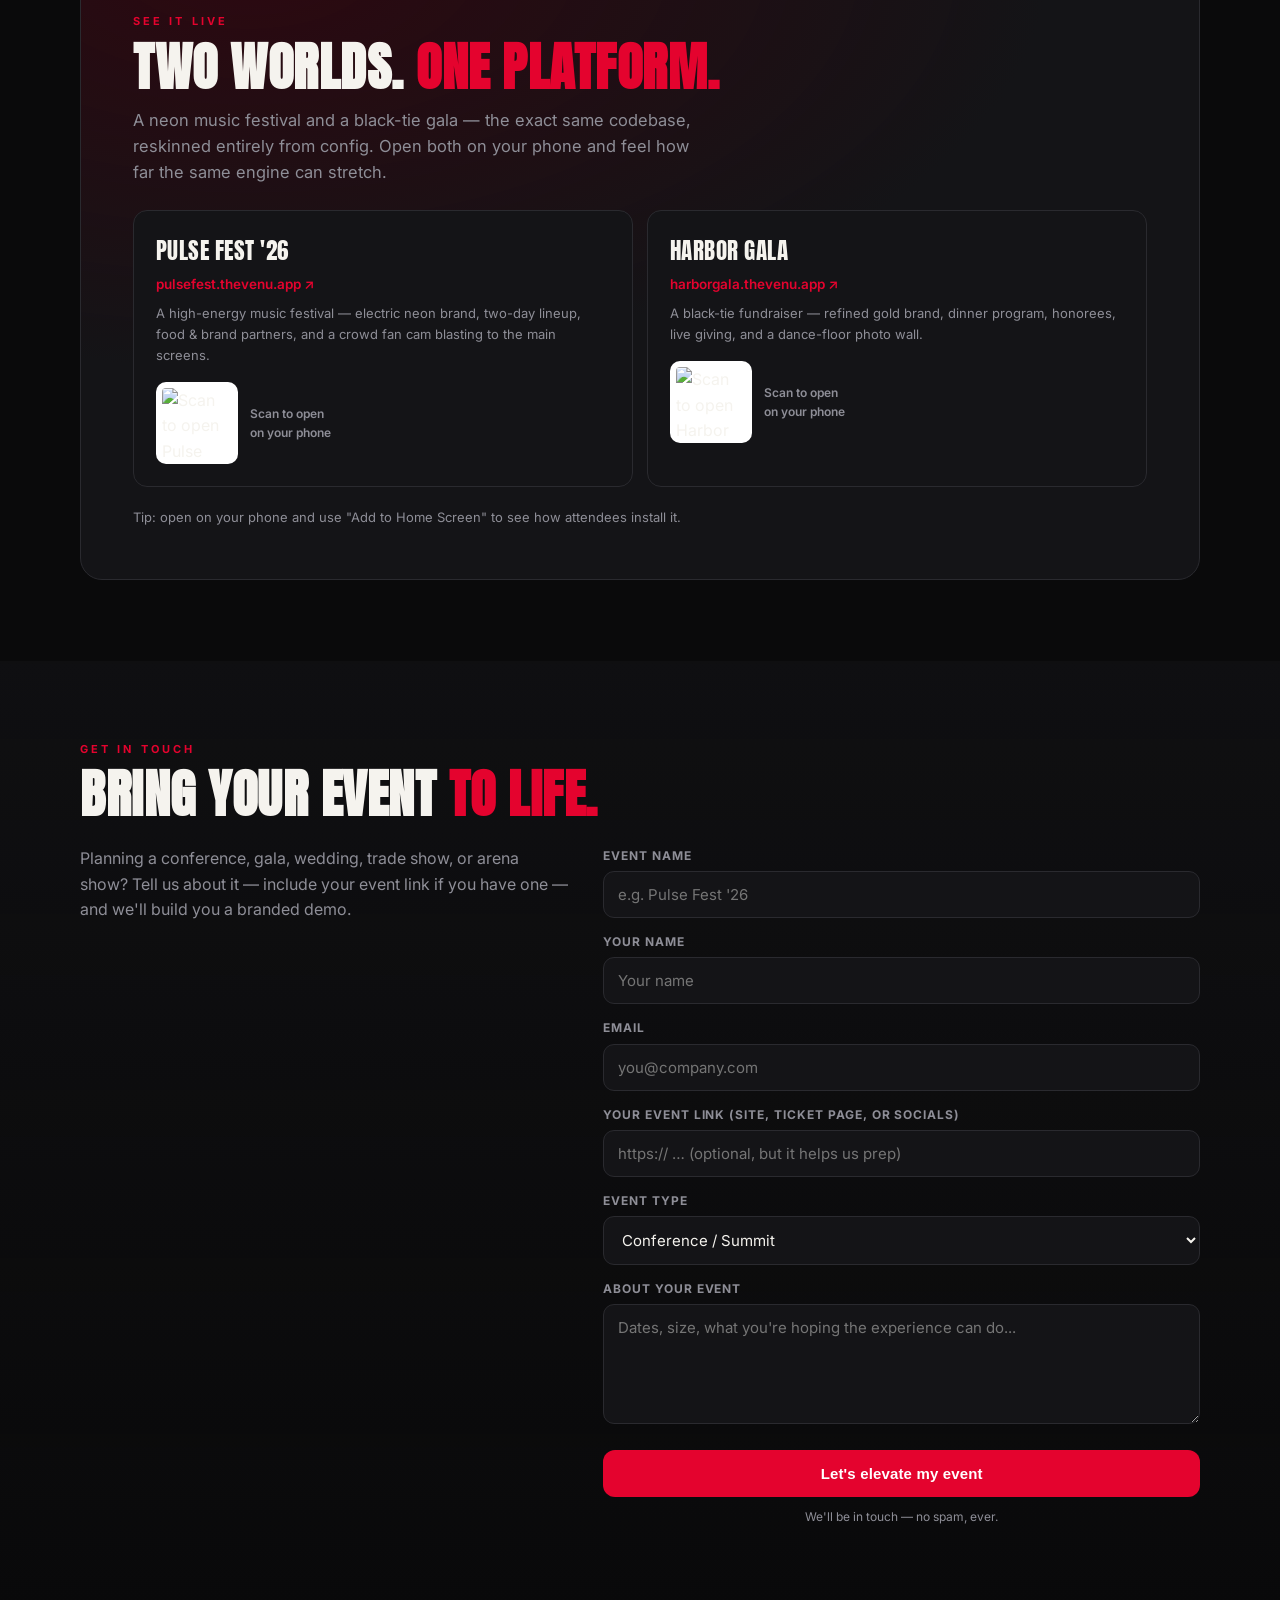
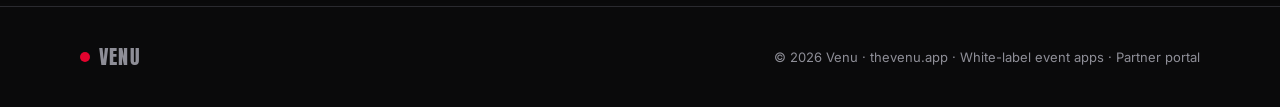
==== commit 7827c3c6: "Add files via upload" ====
--- a/site/index.html
+++ b/site/index.html
@@ -1003,15 +1003,19 @@
   const illu  = document.querySelector('.illusion .wrap');
   if(illu) illu.setAttribute('data-parallax','0.08');
   const px = [...document.querySelectorAll('[data-parallax]')];
+  const exitWraps = ['#what','#how','#experience','#packages','#demo']
+    .map(s=>document.querySelector(s+' > .wrap')).filter(Boolean);
   let ticking=false;
   function onScroll(){
     const y = window.scrollY || 0;
     const vh = innerHeight;
     const docH = document.documentElement.scrollHeight - vh;
     if(bar) bar.style.width = (docH>0 ? (y/docH*100) : 0) + '%';
-    // hero: wordmark drifts up, scales, and the block fades as you scroll past
-    if(word && y < vh*1.25){
-      word.style.transform = 'translateY('+(y*0.28)+'px) scale('+(1 - Math.min(y/vh,1)*0.06)+')';
+    // hero: wordmark drifts up, scales, and BLURS away as you scroll past (dissolve, not slide)
+    if(word && y < vh*1.3){
+      const p = Math.min(y/vh, 1);
+      word.style.transform = 'translateY('+(y*0.28)+'px) scale('+(1 - p*0.06)+')';
+      word.style.filter = p>0.02 ? 'blur('+(p*p*18)+'px)' : '';
       if(heroWrap) heroWrap.style.opacity = String(Math.max(0, 1 - (y/(vh*0.85))));
     }
     // layered parallax
@@ -1020,6 +1024,16 @@
       const mid = (r.top + r.height/2) - vh/2;
       const sp = parseFloat(el.getAttribute('data-parallax')) || 0.1;
       el.style.transform = 'translateY('+(mid * -sp)+'px)';
+    }
+    // section EXIT — as a section's end rises toward the top, it dissolves upward
+    const trigger = vh*0.55;
+    for(const w of exitWraps){
+      const r = w.getBoundingClientRect();
+      let e = 0;
+      if(r.top < 0 && r.bottom < trigger) e = Math.min(1, (trigger - r.bottom)/trigger);
+      w.style.opacity = String(1 - e*0.85);
+      w.style.filter = e>0.02 ? 'blur('+(e*9)+'px)' : '';
+      w.style.transform = 'translateY('+(e*-46)+'px)';
     }
     ticking=false;
   }
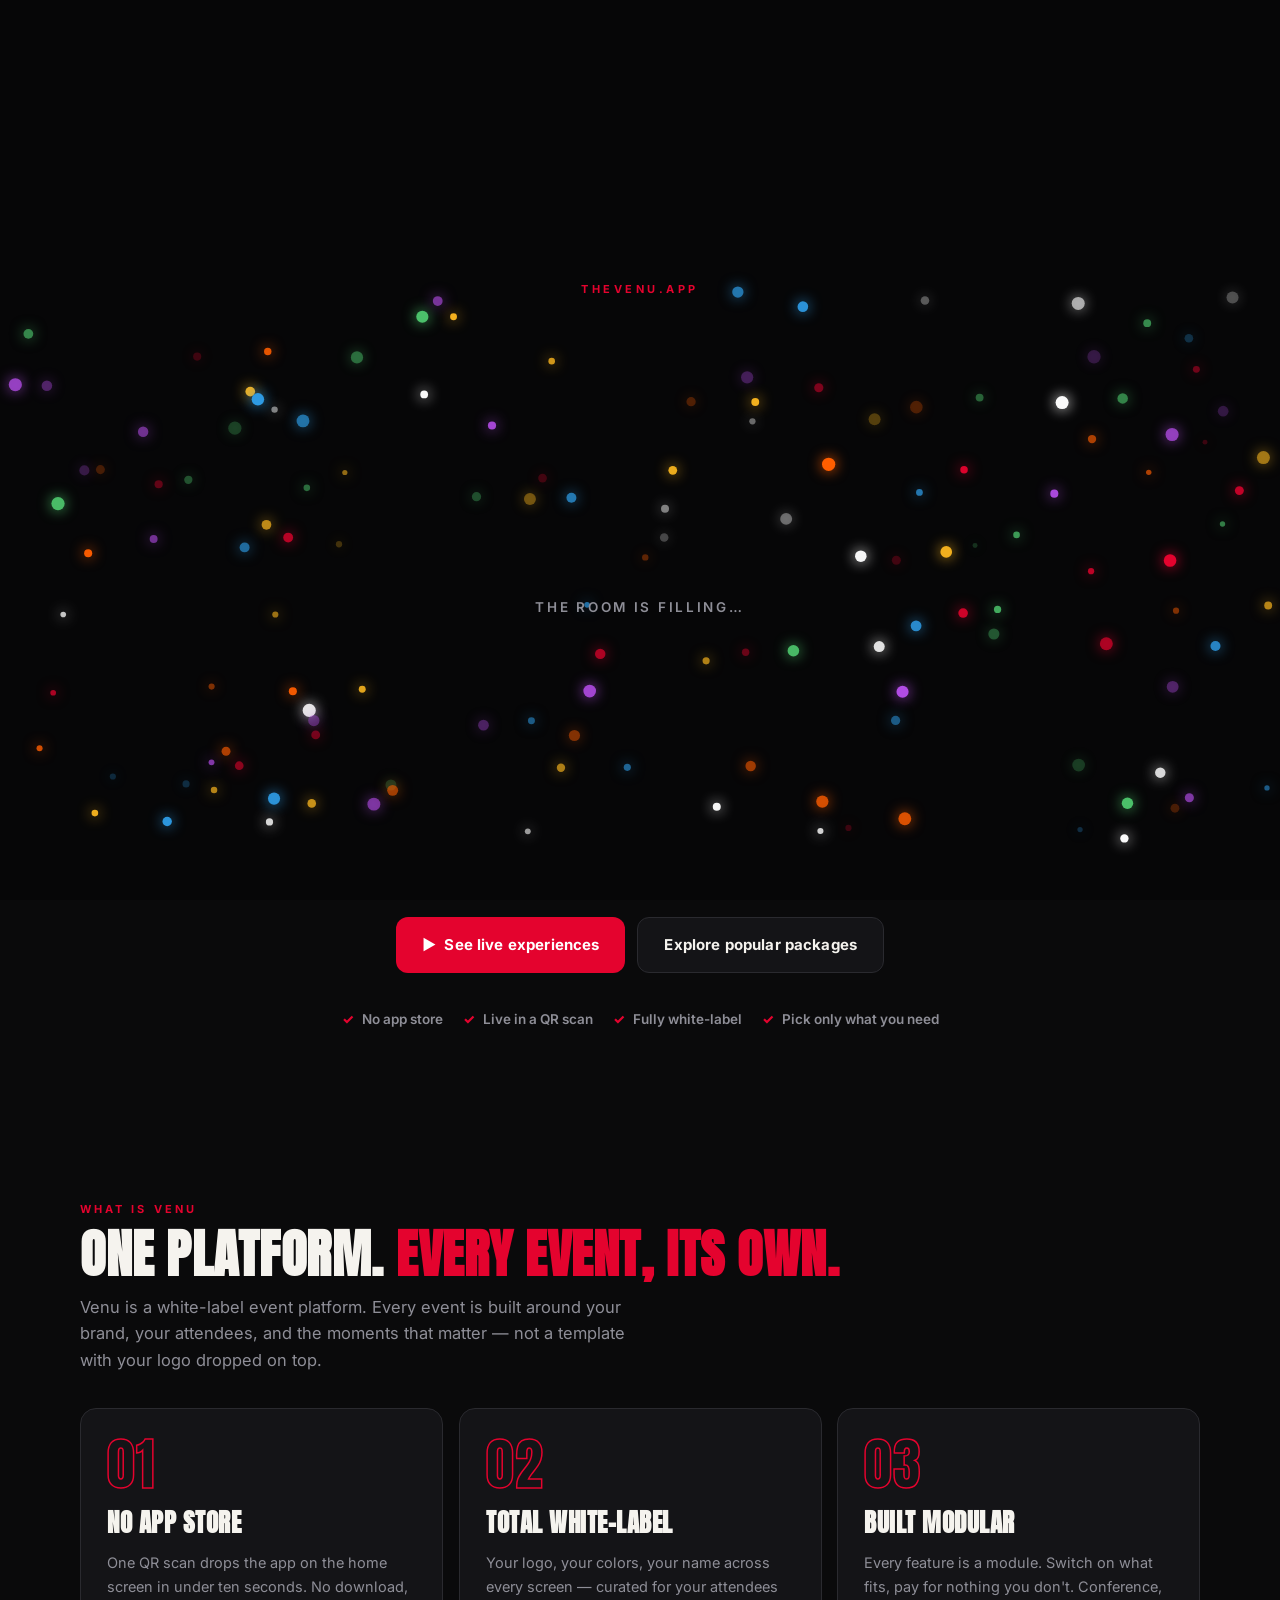
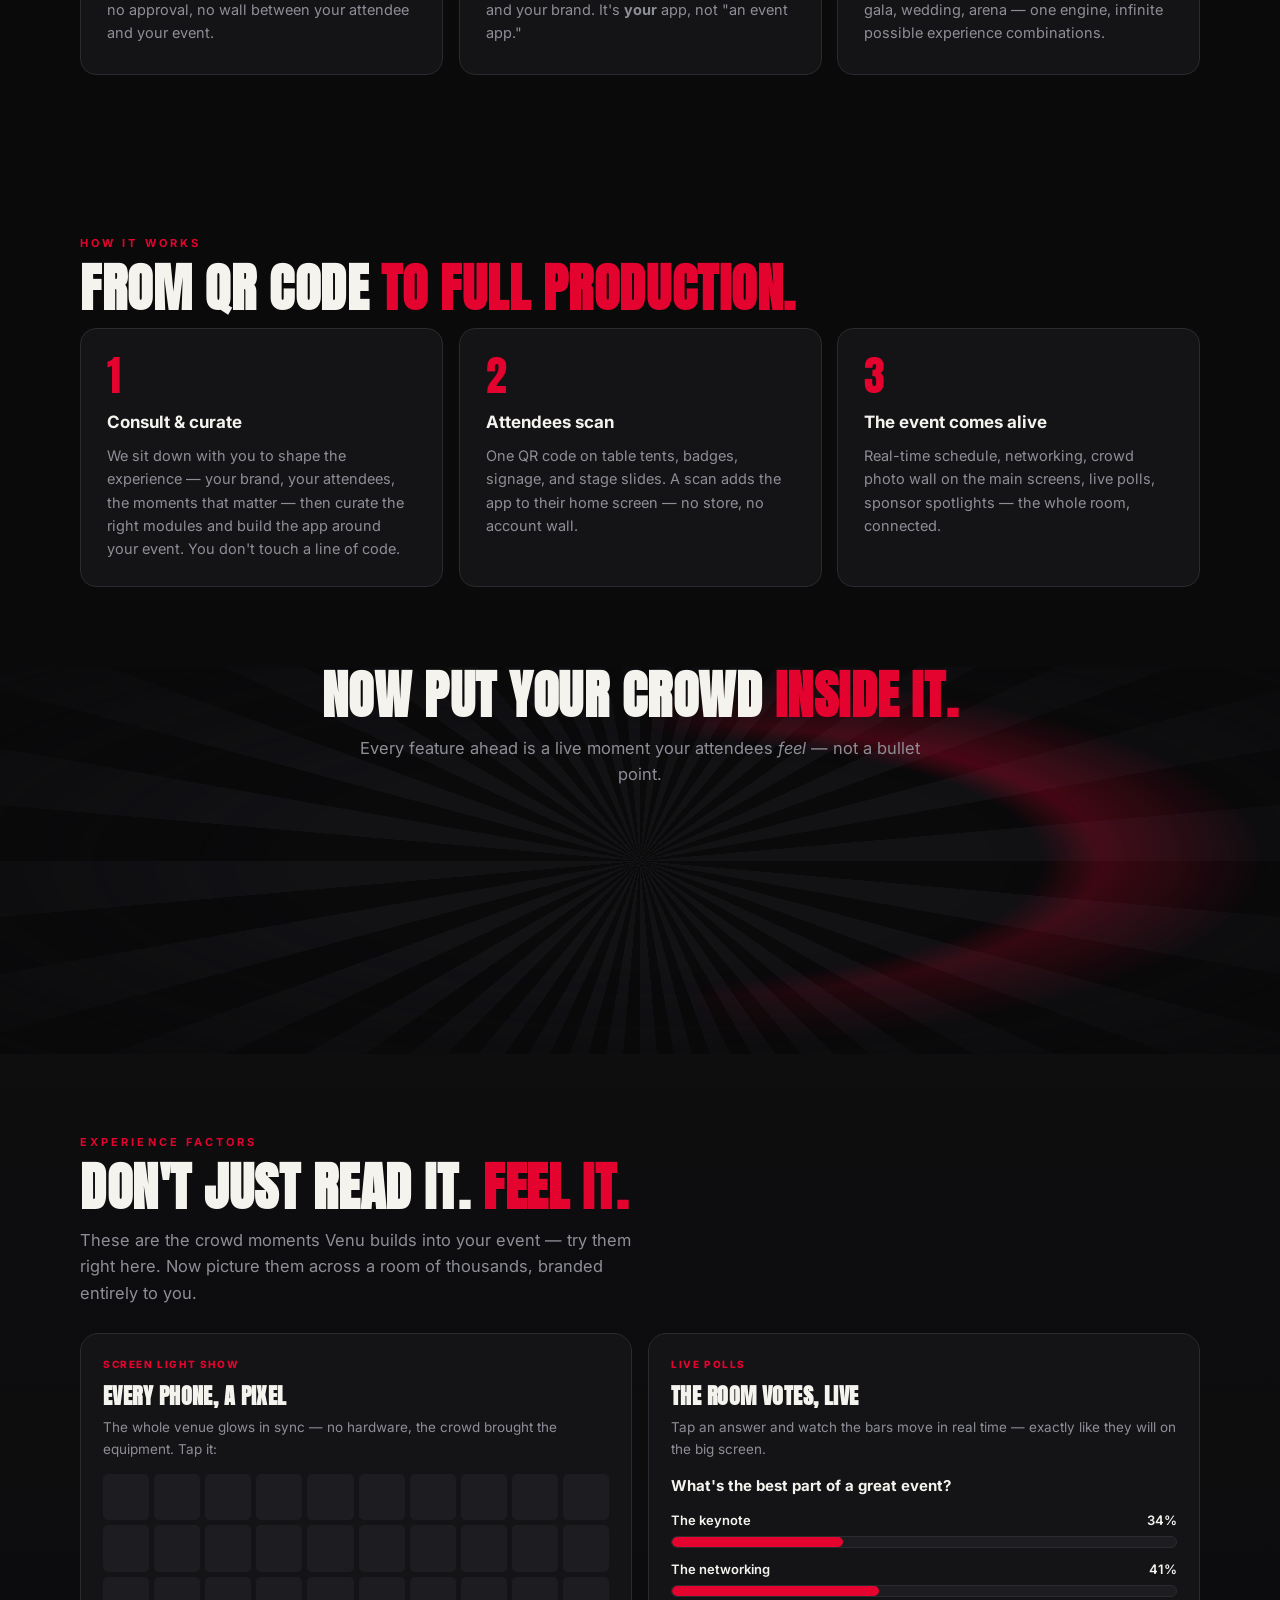
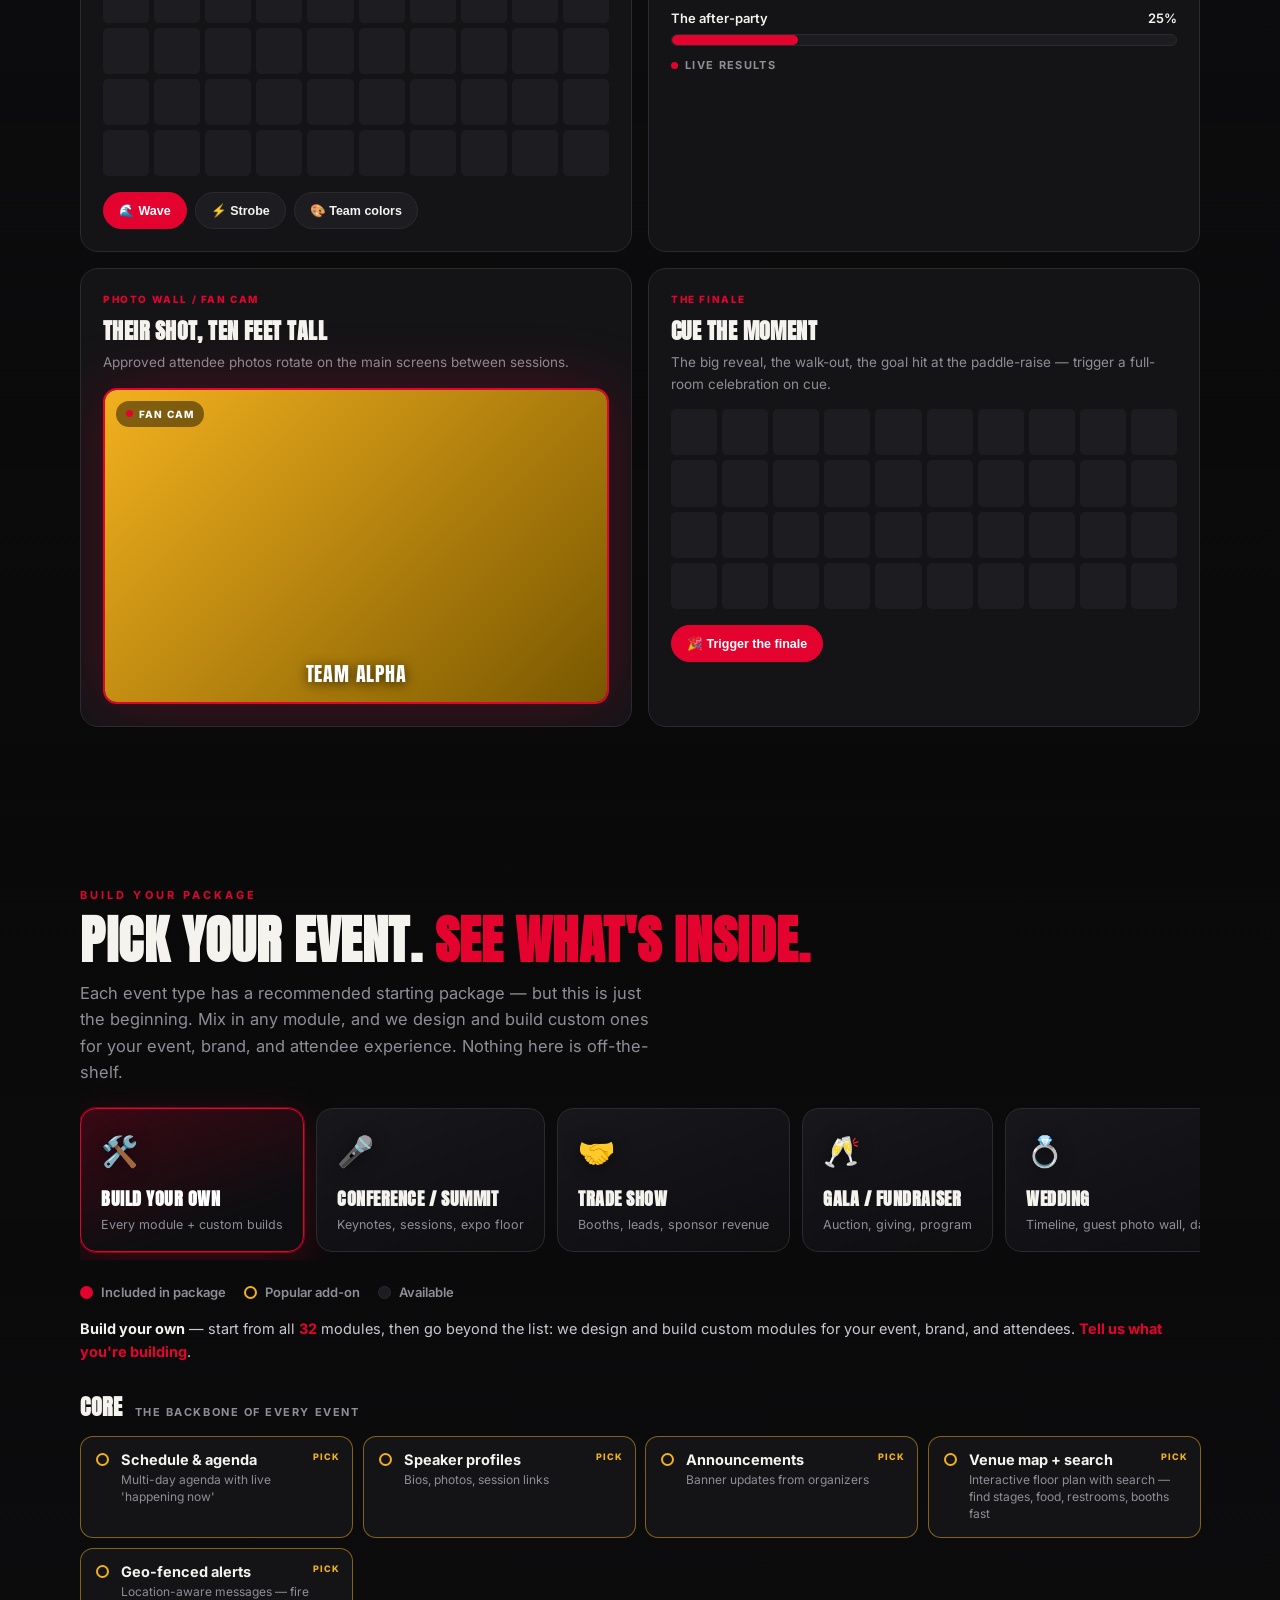
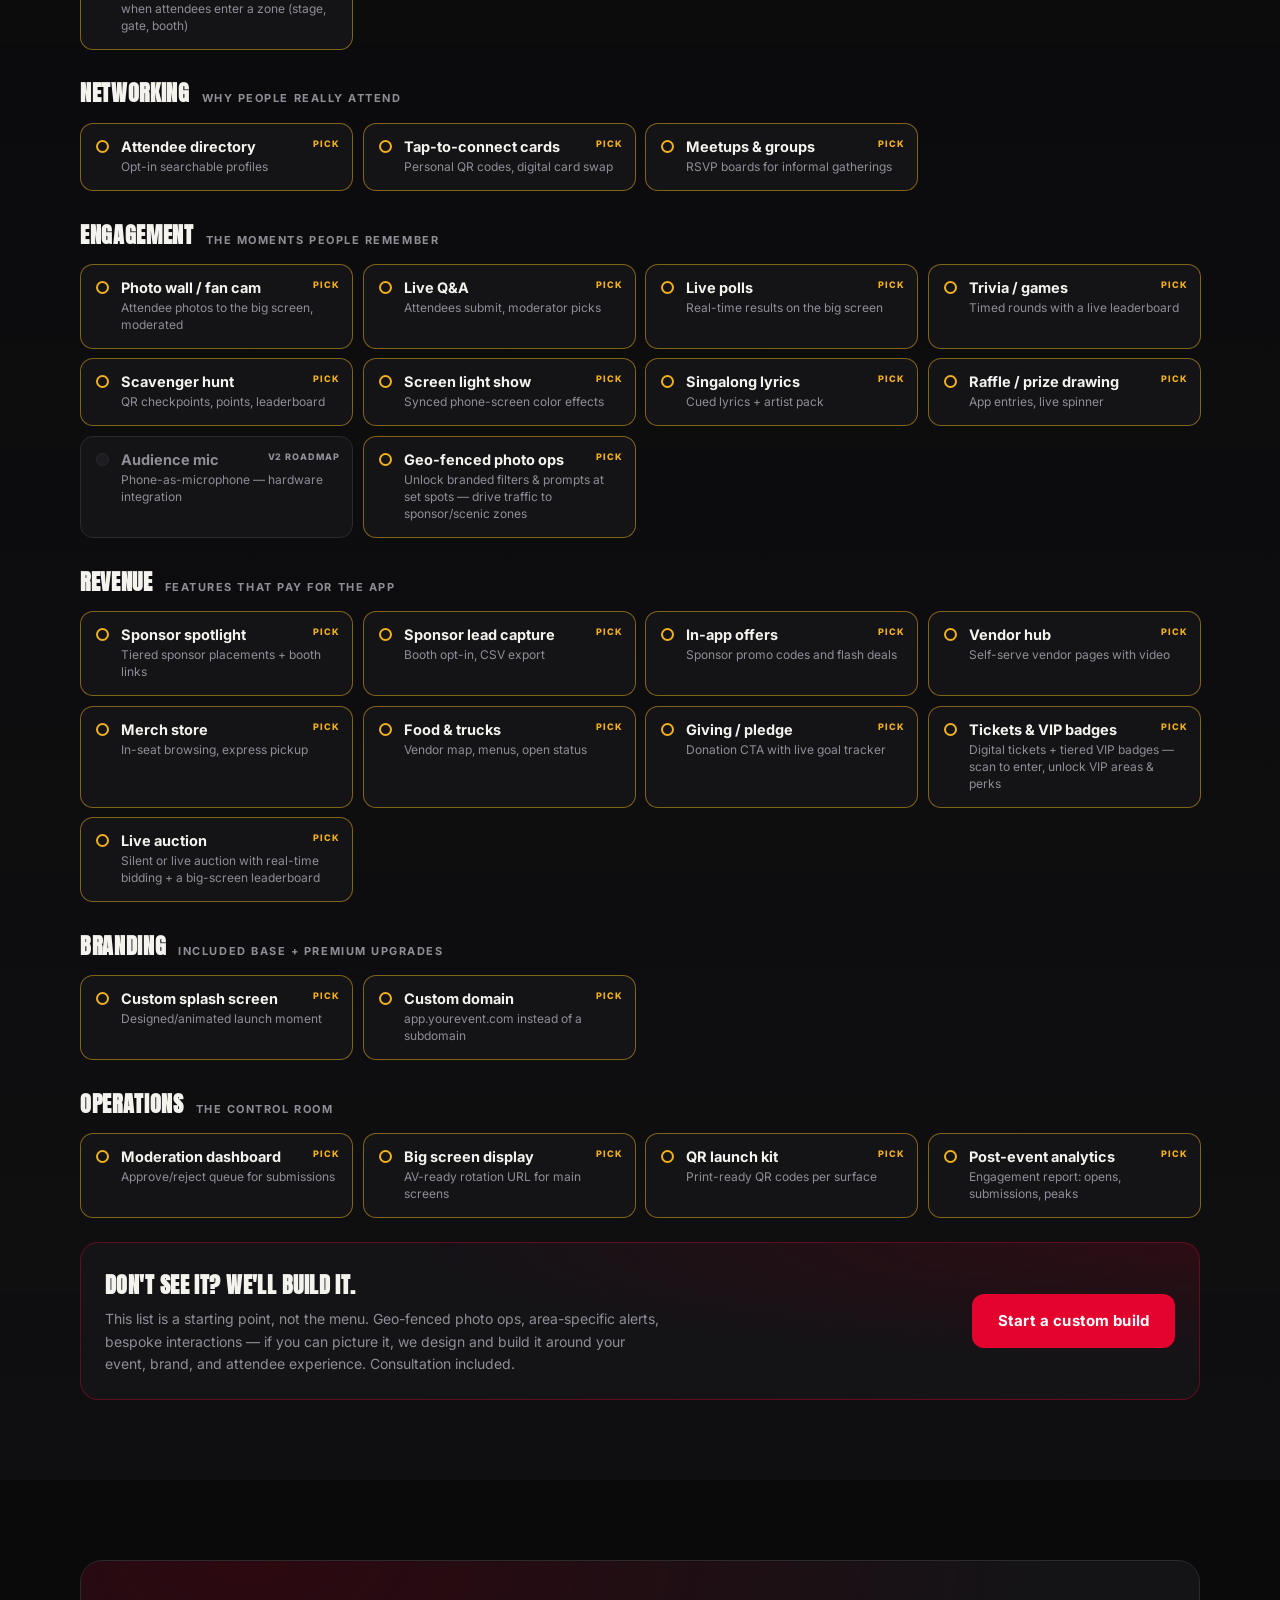
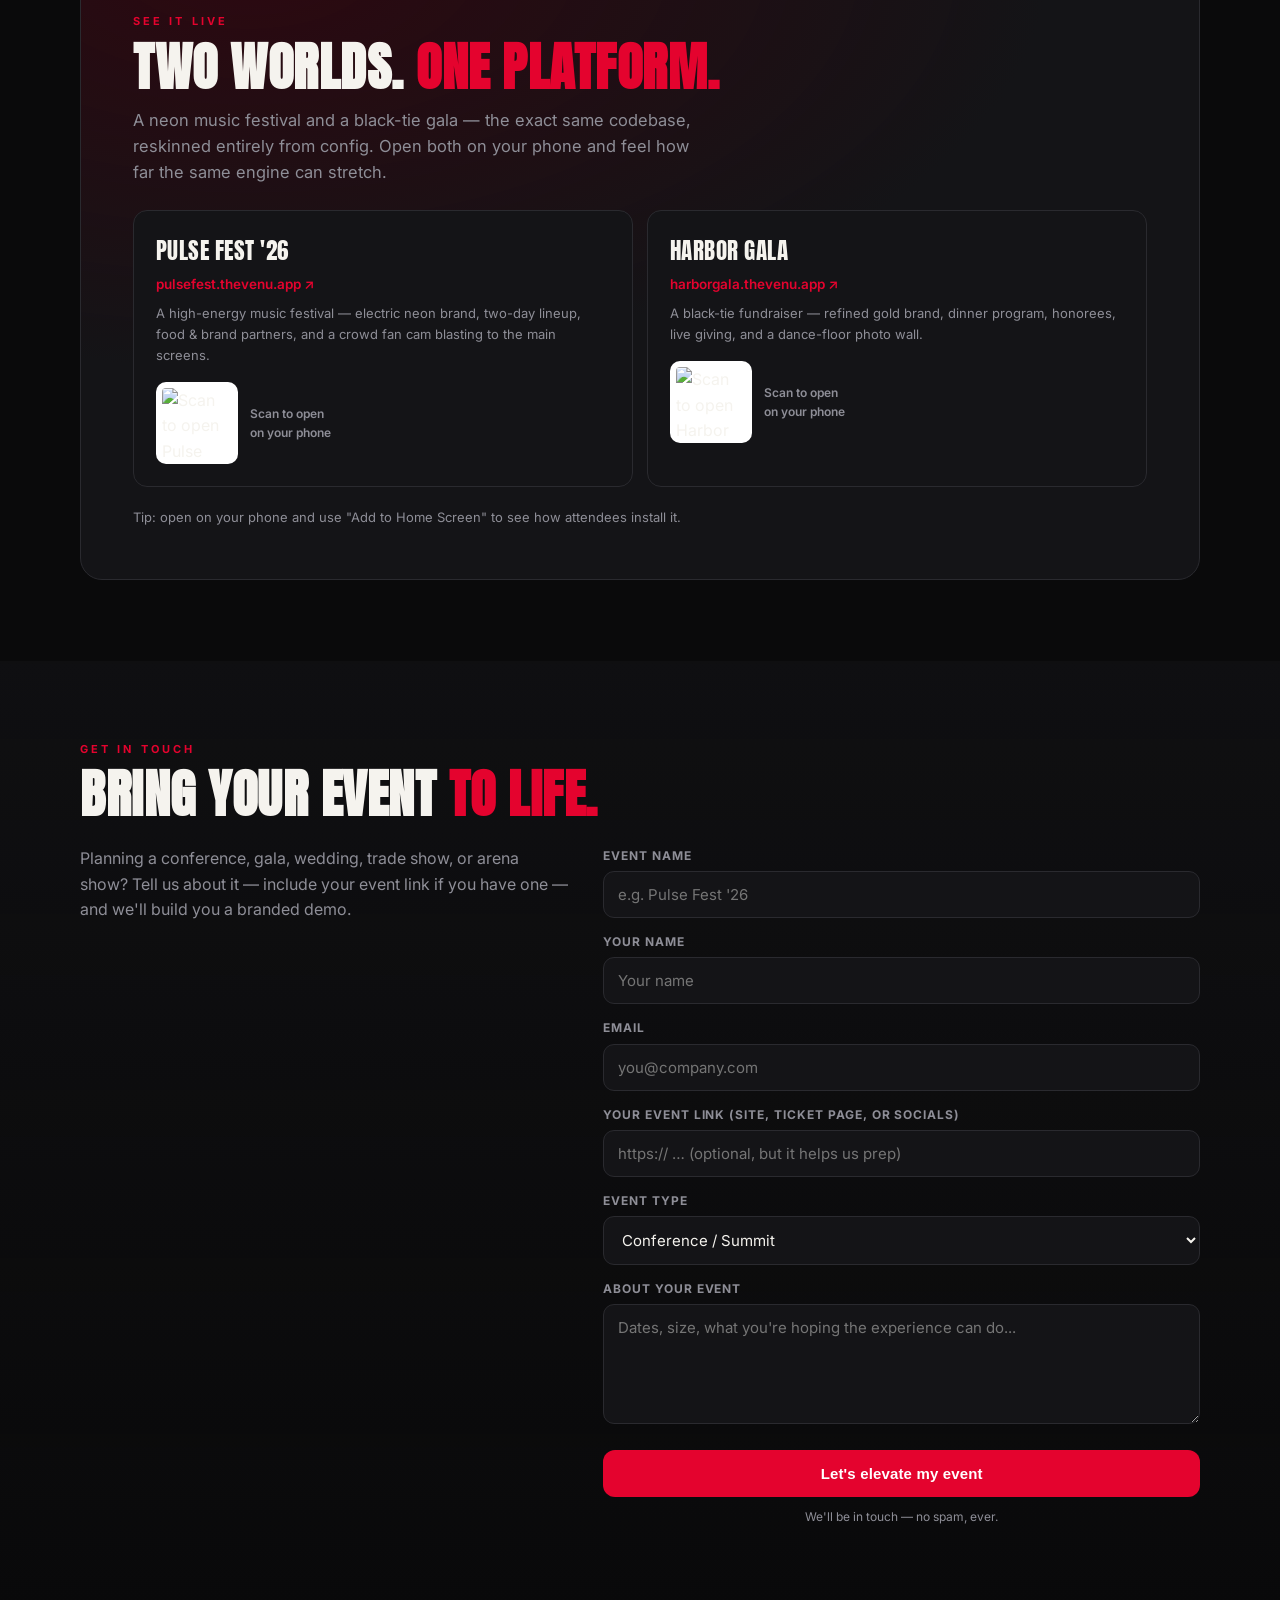
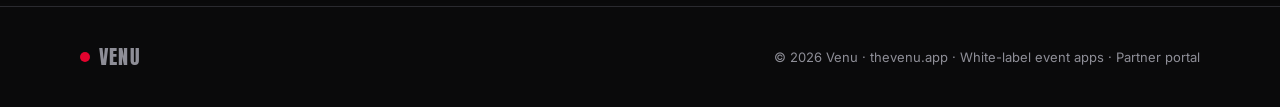
==== commit c260053c: "Add files via upload" ====
--- a/site/index.html
+++ b/site/index.html
@@ -188,6 +188,18 @@
   form input:focus,form select:focus,form textarea:focus{outline:none;border-color:var(--accent);}
   form textarea{min-height:120px;resize:vertical;}
   form .btn{width:100%;justify-content:center;border:none;margin-top:4px;}
+  /* electric hover on the "Let's elevate my event" button */
+  #sendBtn{position:relative;overflow:hidden;transition:box-shadow .2s,transform .12s;}
+  #sendBtn::after{content:"";position:absolute;top:0;left:-70%;width:45%;height:100%;background:linear-gradient(100deg,transparent,rgba(255,255,255,.55),transparent);transform:skewX(-18deg);opacity:0;pointer-events:none;}
+  #sendBtn:hover{box-shadow:0 0 22px rgba(228,3,46,.6),0 0 46px rgba(90,190,255,.35);animation:btnZap .45s steps(2,end) infinite;}
+  #sendBtn:hover::after{opacity:1;animation:btnSweep 1.1s ease-in-out infinite;}
+  @keyframes btnZap{
+    0%{box-shadow:0 0 18px rgba(228,3,46,.55),0 0 38px rgba(90,190,255,.3);}
+    50%{box-shadow:0 0 30px rgba(255,60,90,.85),0 0 66px rgba(120,200,255,.55);}
+    100%{box-shadow:0 0 20px rgba(228,3,46,.6),0 0 46px rgba(90,190,255,.35);}
+  }
+  @keyframes btnSweep{0%{left:-70%;}100%{left:130%;}}
+  @media(prefers-reduced-motion:reduce){#sendBtn:hover{animation:none;}#sendBtn:hover::after{animation:none;opacity:0;}}
   .form-note{font-size:12px;color:var(--muted);margin-top:10px;text-align:center;}
   /* contact confirmation — an experience of its own */
   .form-done{text-align:center;padding:24px 10px 10px;animation:doneIn .6s cubic-bezier(.16,1,.3,1);}
@@ -267,13 +279,17 @@
   @media(prefers-reduced-motion:reduce){.reveal,[data-reveal]{opacity:1!important;transform:none!important;filter:none!important;transition:none!important;}[data-parallax]{transform:none!important;}.ls-grid .cell{transition:none;}}
 
   /* ===== polish round: digital tagline, edgier cards, pkg view, poll, qr, smoke exit ===== */
-  .hero .tagline .digital{color:var(--accent);animation:digitalGlow 3.4s ease-in-out infinite;}
+  .hero .tagline .digital{color:#FF2A44;position:relative;animation:elecFlicker 3.2s infinite;}
   @media(max-width:640px){.hero .tagline .digital{animation:none;color:#FF3B57;text-shadow:0 0 5px rgba(255,59,87,.3);}}
-  @keyframes digitalGlow{
-    0%,100%{color:#E4032E;text-shadow:0 0 10px rgba(228,3,46,.5),0 0 26px rgba(228,3,46,.3);}
-    30%{color:#FF2D5E;text-shadow:0 0 14px rgba(255,45,94,.7),0 0 34px rgba(255,45,94,.4);}
-    55%{color:#FF0033;text-shadow:0 0 18px rgba(255,0,51,.85),0 0 46px rgba(255,0,51,.5);}
-    80%{color:#C80028;text-shadow:0 0 10px rgba(200,0,40,.55),0 0 24px rgba(200,0,40,.3);}
+  @keyframes elecFlicker{
+    0%,100%{ text-shadow:0 0 6px rgba(255,60,90,.7),0 0 18px rgba(255,42,68,.5),0 0 34px rgba(90,190,255,.25); }
+    7%{  text-shadow:0 0 12px #fff,0 0 26px rgba(255,60,90,.9),0 0 52px rgba(120,200,255,.55); }
+    9%{  text-shadow:0 0 3px rgba(255,60,90,.4); }
+    12%{ text-shadow:0 0 11px rgba(255,60,90,.8),0 0 30px rgba(120,200,255,.4); }
+    40%{ text-shadow:0 0 8px rgba(255,60,90,.7),0 0 22px rgba(255,42,68,.5),0 0 40px rgba(90,190,255,.3); }
+    58%{ text-shadow:0 0 16px #fff,0 0 34px rgba(255,60,90,.85),0 0 60px rgba(120,200,255,.6); }
+    60%{ text-shadow:0 0 5px rgba(255,60,90,.5); }
+    80%{ text-shadow:0 0 12px rgba(255,60,90,.8),0 0 28px rgba(90,190,255,.35); }
   }
 
   /* edgier event-type cards */
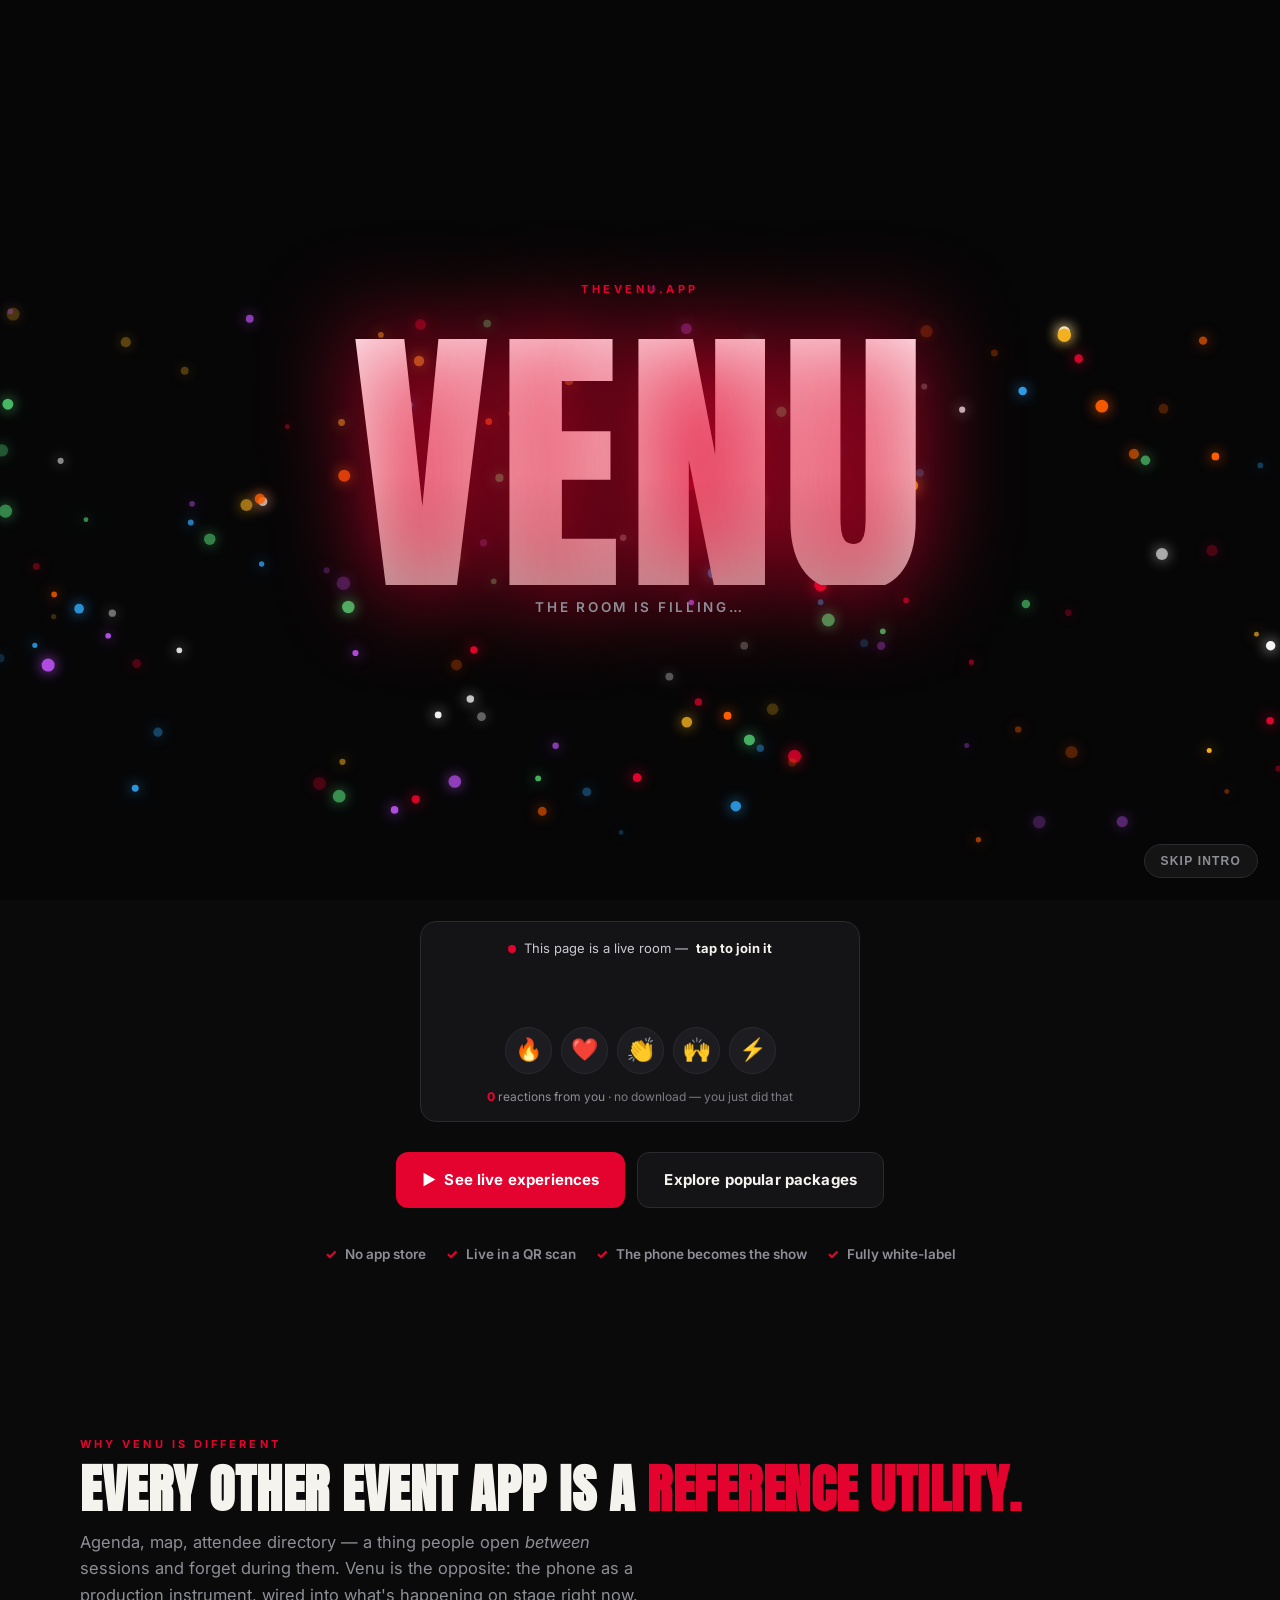
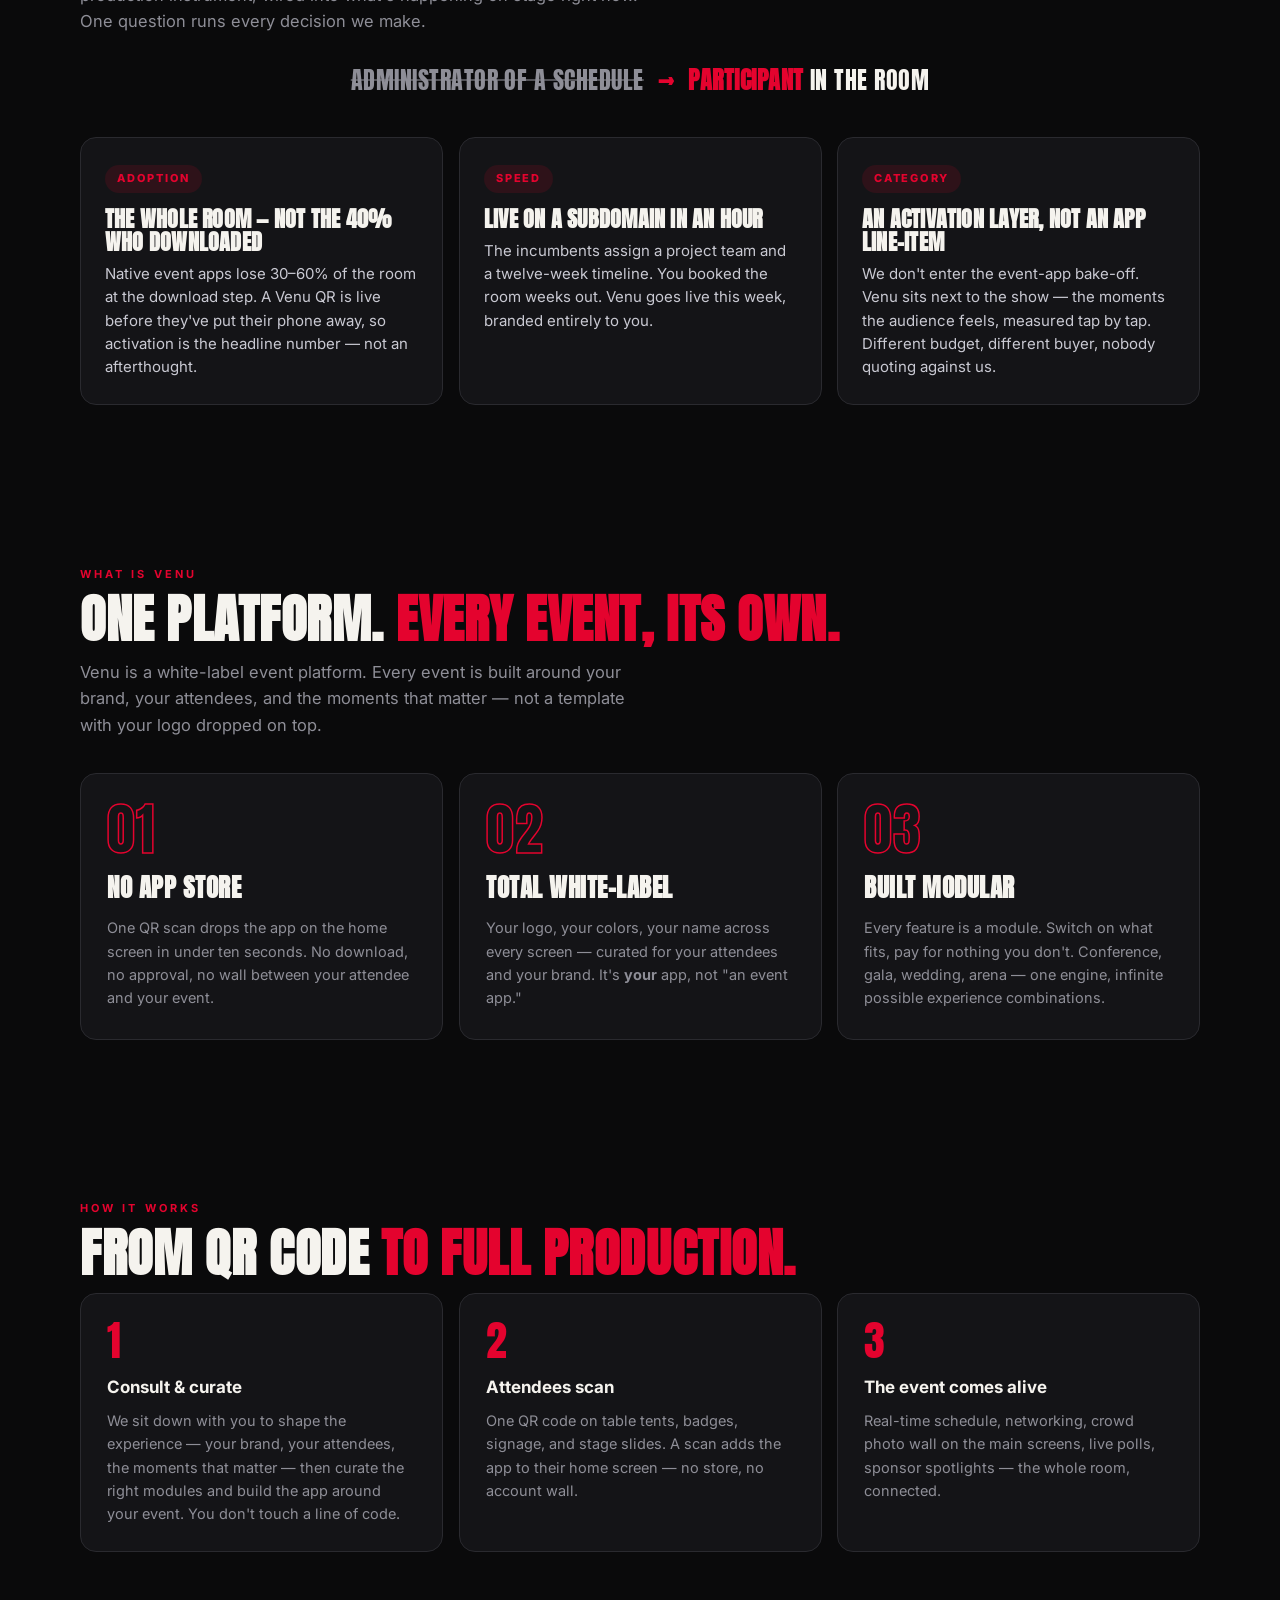
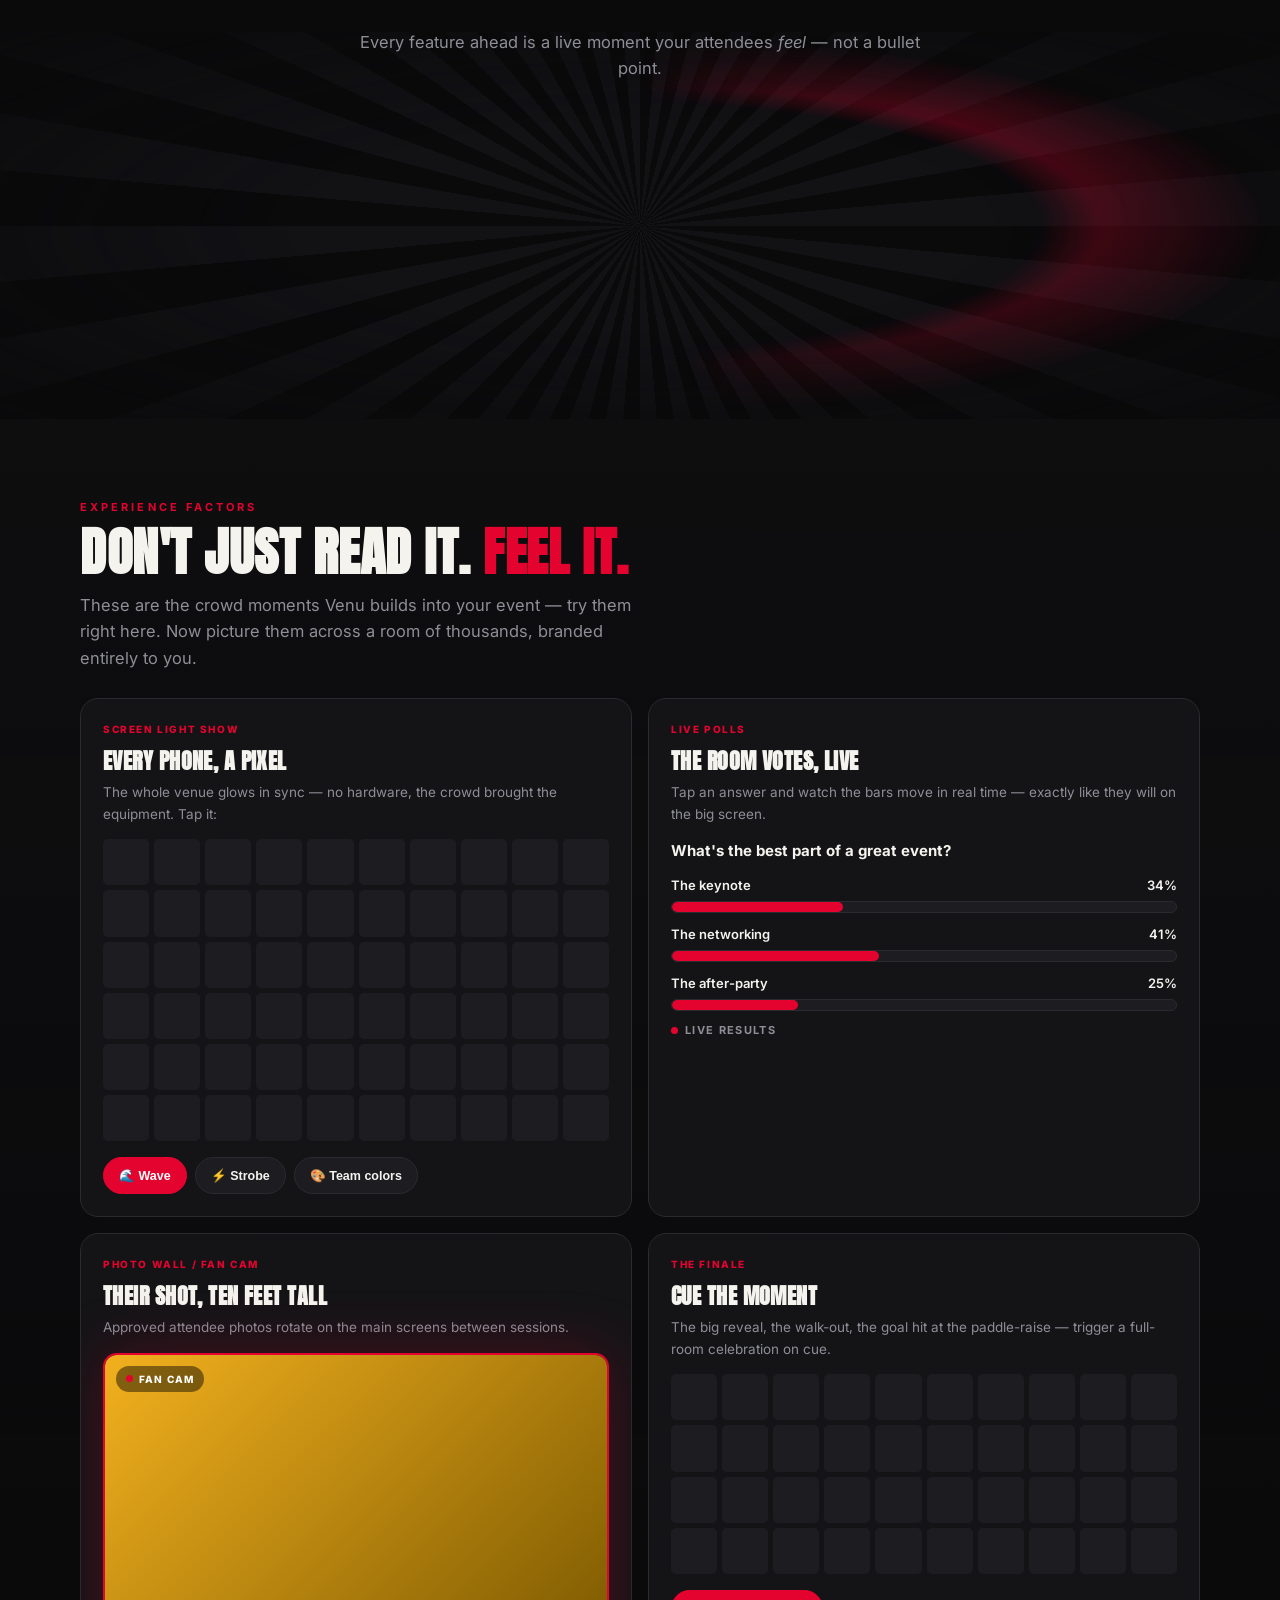
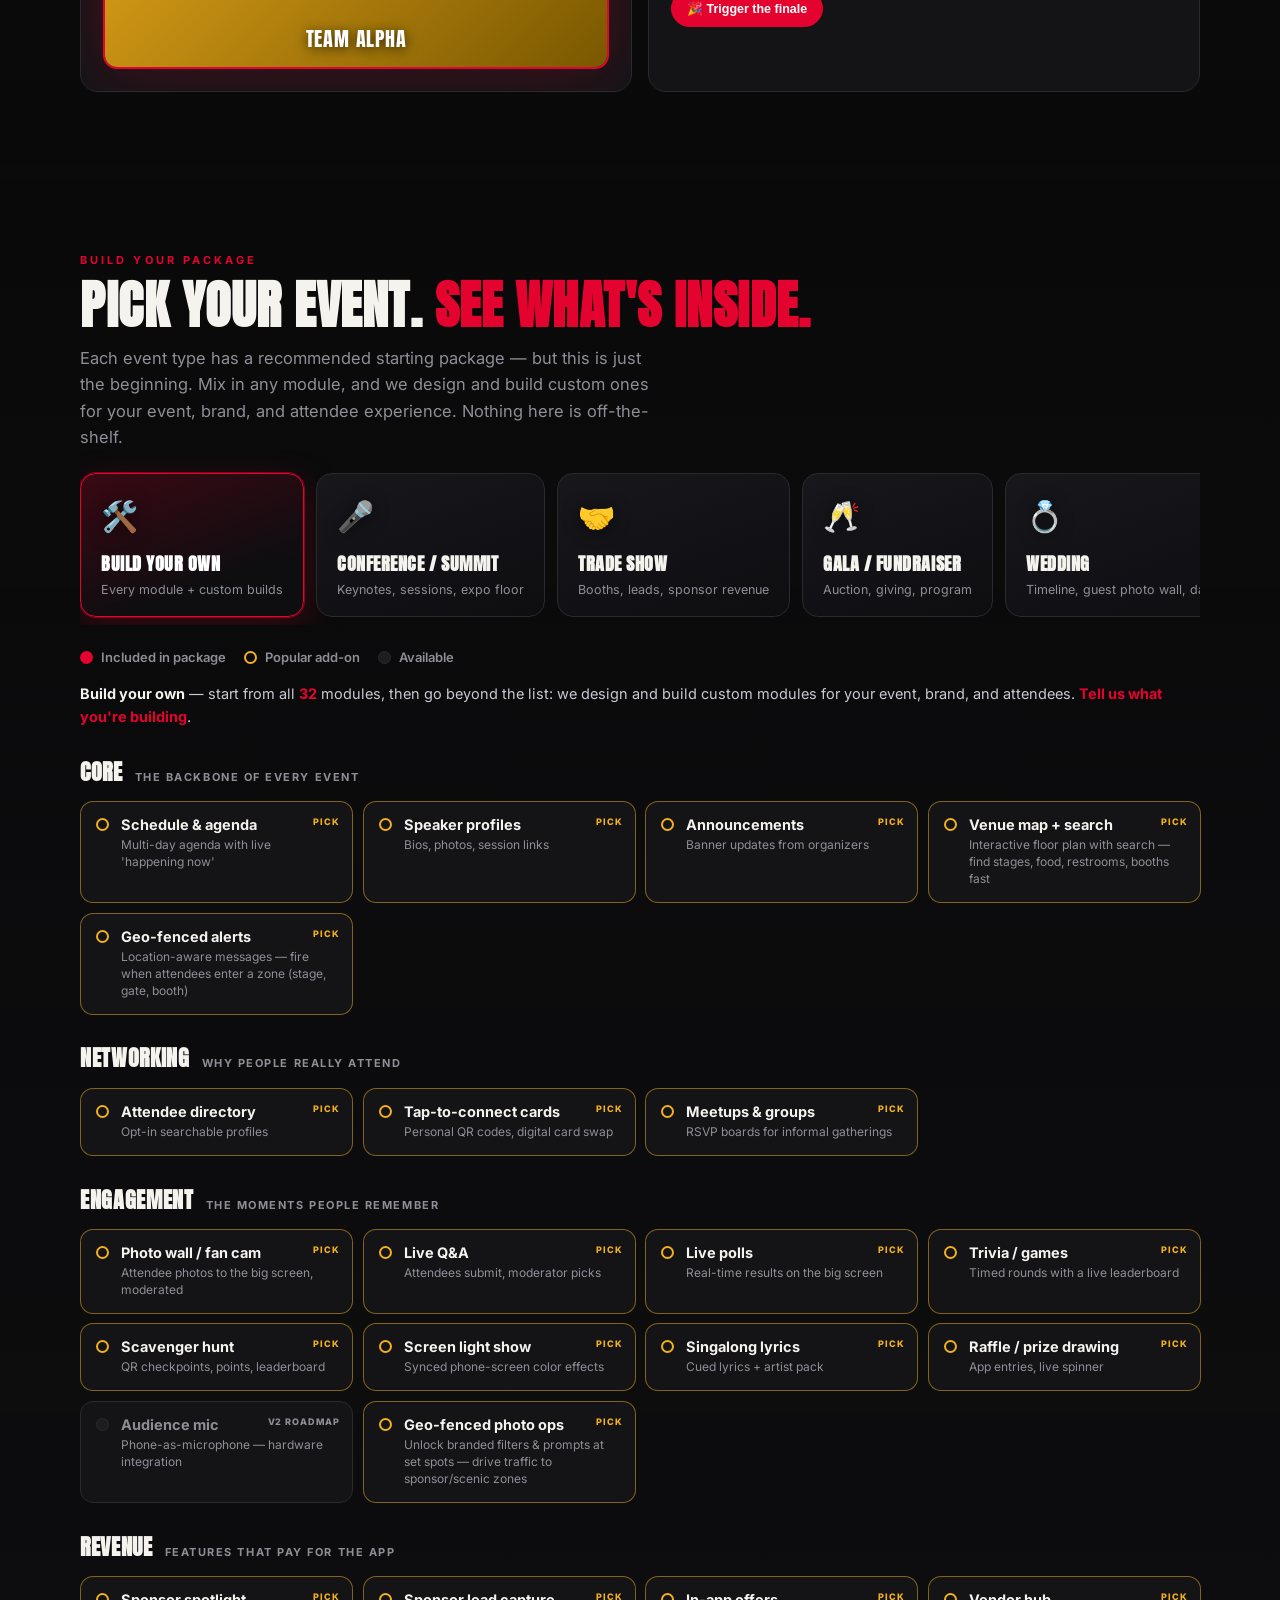
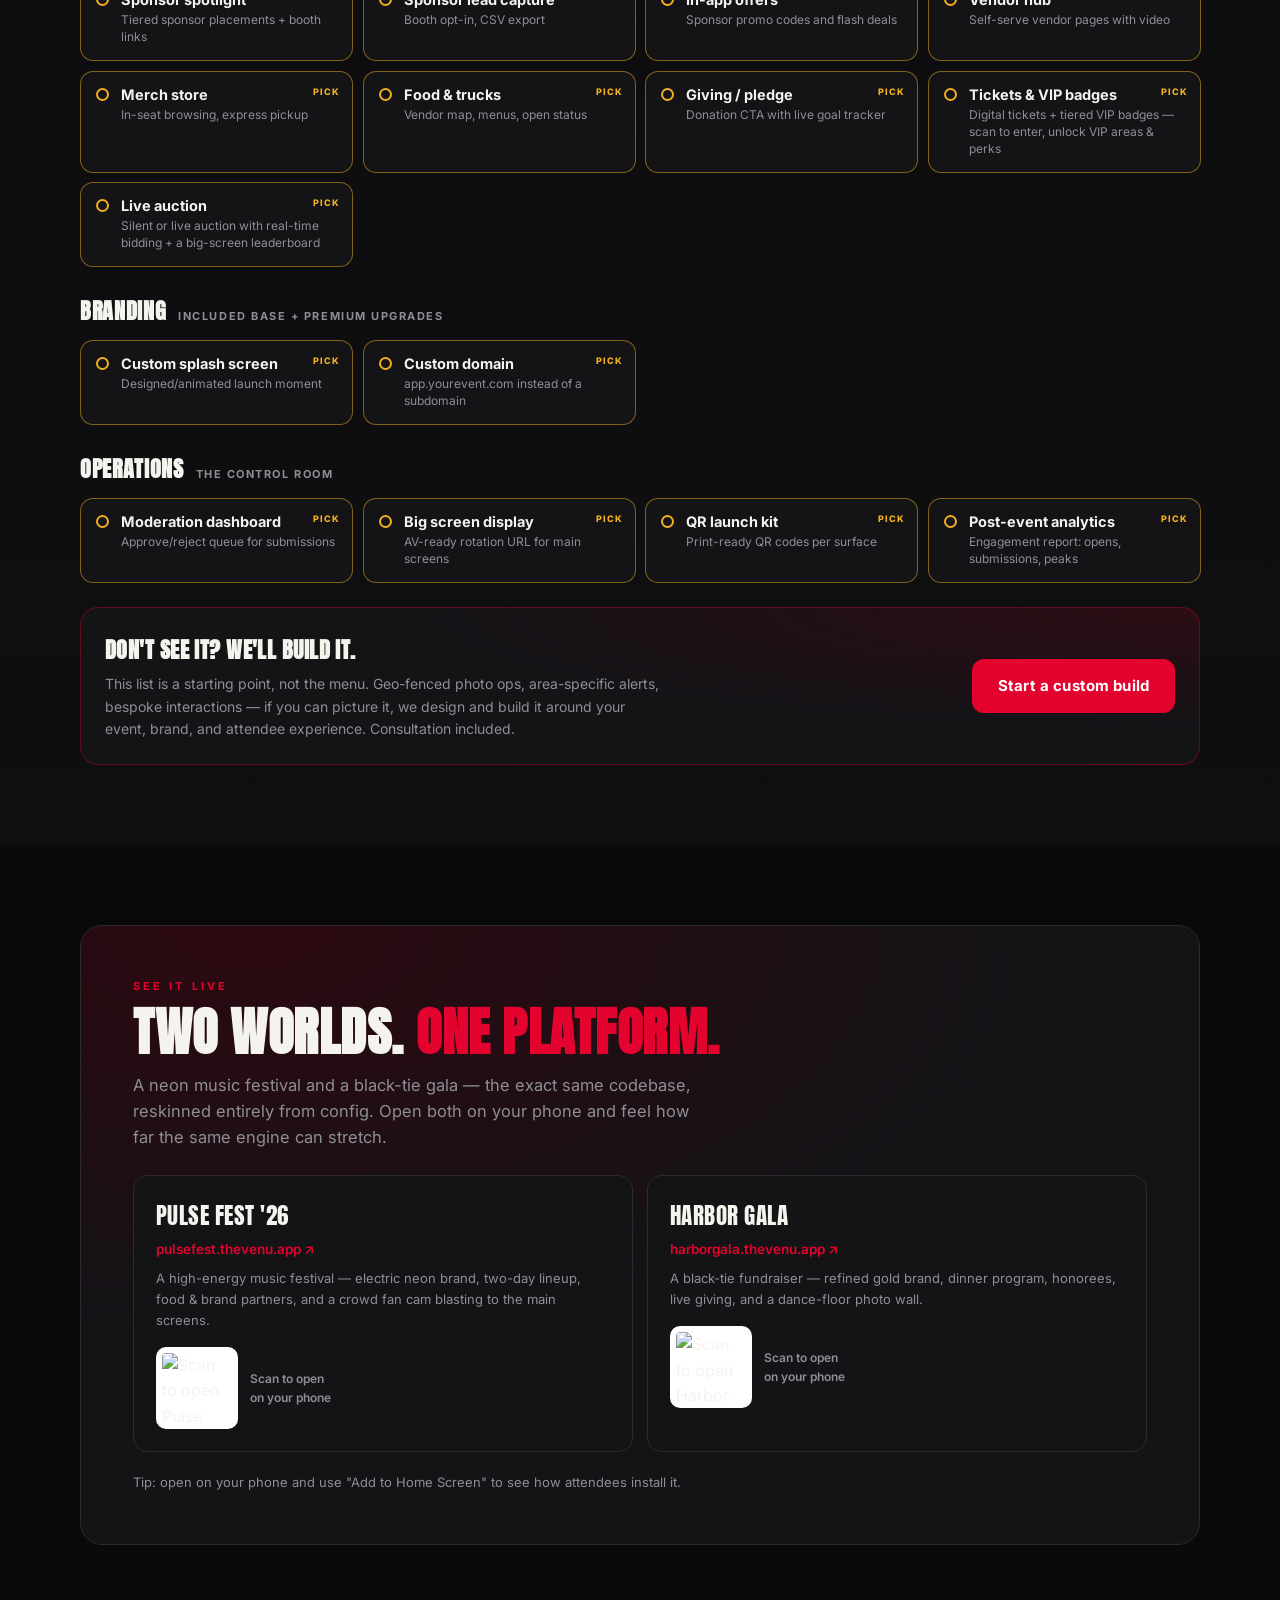
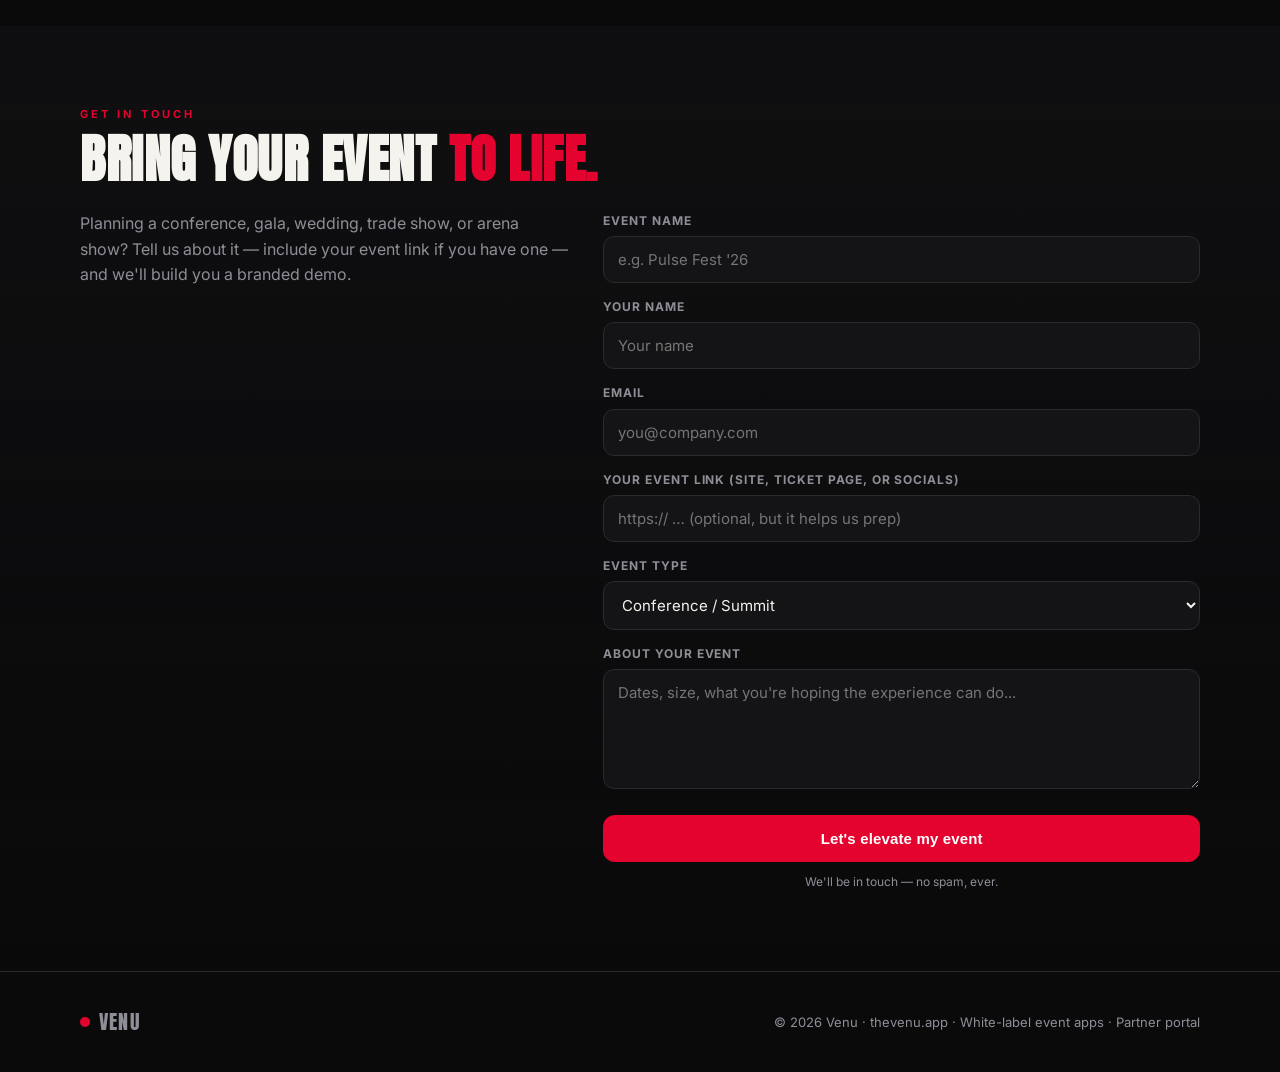
==== commit 9b0cc008: "Add files via upload" ====
--- a/site/index.html
+++ b/site/index.html
@@ -97,8 +97,37 @@
   .hero-badges{display:flex;flex-wrap:wrap;gap:20px;margin-top:36px;color:var(--muted);font-size:13.5px;font-weight:600;justify-content:center;}
   .hero-badges span{display:flex;align-items:center;gap:8px;}
   .hero-badges .tick{color:var(--accent);font-weight:800;}
+  /* live-room proof widget */
+  .liveroom{max-width:440px;margin:34px auto 0;background:var(--surface);border:1px solid var(--line);border-radius:16px;padding:16px 16px 15px;position:relative;overflow:hidden;}
+  .lr-head{font-size:13px;color:var(--dim);display:flex;align-items:center;justify-content:center;gap:8px;}
+  .lr-head strong{color:var(--ink);}
+  .lr-dot{width:8px;height:8px;border-radius:50%;background:var(--accent);animation:lrPulse 1.6s infinite;}
+  @keyframes lrPulse{0%{box-shadow:0 0 0 0 rgba(228,3,46,.5);}70%{box-shadow:0 0 0 9px rgba(228,3,46,0);}100%{box-shadow:0 0 0 0 rgba(228,3,46,0);}}
+  .lr-stage{position:relative;height:66px;pointer-events:none;}
+  .lr-float{position:absolute;bottom:0;will-change:transform,opacity;animation:lrRise 1.5s ease-out forwards;}
+  @keyframes lrRise{0%{transform:translateY(0) scale(.6);opacity:0;}15%{opacity:1;}100%{transform:translateY(-72px) scale(1.25);opacity:0;}}
+  .lr-bar{display:flex;gap:9px;justify-content:center;margin-top:2px;}
+  .lr-react{font-size:22px;width:47px;height:47px;border-radius:50%;background:var(--surface2);border:1px solid var(--line);cursor:pointer;transition:transform .1s,border-color .15s;line-height:1;padding:0;}
+  .lr-react:hover{border-color:var(--accent);}
+  .lr-react:active{transform:scale(.85);}
+  .lr-count{text-align:center;font-size:12px;color:var(--muted);margin-top:13px;}
+  .lr-count #lrNum{color:var(--accent);font-weight:800;}
+  .lr-note{opacity:.85;}
 
   /* Pillars */
+  /* differentiation section */
+  .filter-line{display:flex;flex-wrap:wrap;align-items:center;justify-content:center;gap:14px;margin:26px auto 0;max-width:660px;}
+  .filter-line span{font-family:var(--display);text-transform:uppercase;font-size:clamp(15px,2.4vw,24px);letter-spacing:.02em;}
+  .fl-x{color:var(--muted);text-decoration:line-through;text-decoration-color:rgba(142,142,151,.55);}
+  .fl-arrow{color:var(--accent);font-family:var(--body);font-size:22px;}
+  .fl-y{color:var(--ink);}
+  .fl-y b{color:var(--accent);}
+  .diff-grid{display:grid;grid-template-columns:1fr;gap:16px;margin-top:38px;}
+  @media(min-width:760px){.diff-grid{grid-template-columns:repeat(3,1fr);}}
+  .diff{background:var(--surface);border:1px solid var(--line);border-radius:var(--radius);padding:26px 24px;}
+  .diff .tag{display:inline-block;font-size:11px;font-weight:800;letter-spacing:.16em;text-transform:uppercase;color:var(--accent);background:var(--accent-soft);border-radius:99px;padding:5px 12px;margin-bottom:14px;}
+  .diff h3{font-family:var(--display);font-size:22px;text-transform:uppercase;letter-spacing:.01em;line-height:1.06;margin-bottom:9px;}
+  .diff p{color:var(--dim);font-size:15px;line-height:1.55;}
   .pillars{display:grid;grid-template-columns:1fr;gap:16px;margin-top:34px;}
   @media(min-width:760px){.pillars{grid-template-columns:repeat(3,1fr);}}
   .pillar{position:relative;background:var(--surface);border:1px solid var(--line);border-radius:var(--radius);padding:30px 26px;overflow:hidden;}
@@ -379,11 +408,26 @@
 <a id="top"></a>
 <section class="hero">
   <div class="wrap">
-    <div class="kicker">White-label event apps</div>
+    <div class="kicker">The audience activation layer</div>
     <div class="wordmark">Venu</div>
-    <h1 class="tagline">Every event deserves its own <span class="digital">digital experience.</span></h1>
-    <p class="lede">A fully branded web app for your event — curated for your attendees' experience with your brand. They scan a QR code, add it to their home screen, and the whole event lives in their pocket: schedule, networking, photo wall, sponsors, and more. No app store. No download.</p>
-    <p class="venire"><em>venire</em> — Latin, "to come." The root of both <em>venue</em> and <em>event</em>. Everything starts with people showing up.</p>
+    <h1 class="tagline">Don't give them an app. Put them <span class="digital">in the room.</span></h1>
+    <p class="lede">Venu turns every phone in the room into part of the show. Attendees scan a QR, add it to their home screen, and become participants — reacting, voting, lighting up the venue, landing on the big screen. No app store. No download. No watching from the sidelines.</p>
+    <p class="venire"><em>venire</em> — Latin, "to come." The root of both <em>venue</em> and <em>event</em>. Everything starts with people showing up — Venu is what happens once they're in the room.</p>
+
+    <!-- LIVE ROOM PROOF -->
+    <div class="liveroom" id="liveRoom">
+      <div class="lr-head"><span class="lr-dot"></span> This page is a live room — <strong>tap to join it</strong></div>
+      <div class="lr-stage" id="lrStage"></div>
+      <div class="lr-bar">
+        <button class="lr-react" type="button" data-e="🔥">🔥</button>
+        <button class="lr-react" type="button" data-e="❤️">❤️</button>
+        <button class="lr-react" type="button" data-e="👏">👏</button>
+        <button class="lr-react" type="button" data-e="🙌">🙌</button>
+        <button class="lr-react" type="button" data-e="⚡">⚡</button>
+      </div>
+      <div class="lr-count"><span id="lrNum">0</span> reactions from you · <span class="lr-note">no download — you just did that</span></div>
+    </div>
+
     <div class="cta-row">
       <a class="btn primary" href="#demo">▶&nbsp; See live experiences</a>
       <a class="btn ghost" href="#packages">Explore popular packages</a>
@@ -391,8 +435,38 @@
     <div class="hero-badges">
       <span><span class="tick">✓</span> No app store</span>
       <span><span class="tick">✓</span> Live in a QR scan</span>
+      <span><span class="tick">✓</span> The phone becomes the show</span>
       <span><span class="tick">✓</span> Fully white-label</span>
-      <span><span class="tick">✓</span> Pick only what you need</span>
+    </div>
+  </div>
+</section>
+
+<section id="different">
+  <div class="wrap">
+    <div class="kicker">Why Venu is different</div>
+    <h2 class="sec">Every other event app is a <span class="hl">reference utility.</span></h2>
+    <p class="sec-lede">Agenda, map, attendee directory — a thing people open <em>between</em> sessions and forget during them. Venu is the opposite: the phone as a production instrument, wired into what's happening on stage right now. One question runs every decision we make.</p>
+    <div class="filter-line">
+      <span class="fl-x">Administrator of a schedule</span>
+      <span class="fl-arrow">→</span>
+      <span class="fl-y"><b>Participant</b> in the room</span>
+    </div>
+    <div class="diff-grid">
+      <div class="diff">
+        <span class="tag">Adoption</span>
+        <h3>The whole room — not the 40% who downloaded</h3>
+        <p>Native event apps lose 30–60% of the room at the download step. A Venu QR is live before they've put their phone away, so activation is the headline number — not an afterthought.</p>
+      </div>
+      <div class="diff">
+        <span class="tag">Speed</span>
+        <h3>Live on a subdomain in an hour</h3>
+        <p>The incumbents assign a project team and a twelve-week timeline. You booked the room weeks out. Venu goes live this week, branded entirely to you.</p>
+      </div>
+      <div class="diff">
+        <span class="tag">Category</span>
+        <h3>An activation layer, not an app line-item</h3>
+        <p>We don't enter the event-app bake-off. Venu sits next to the show — the moments the audience feels, measured tap by tap. Different budget, different buyer, nobody quoting against us.</p>
+      </div>
     </div>
   </div>
 </section>
@@ -998,7 +1072,8 @@
   // 1) assign varied reveal types + stagger, then observe
   const assign=(sel,type)=>document.querySelectorAll(sel).forEach((el,i)=>{ el.setAttribute('data-reveal',type); el.style.setProperty('--i', i%6); });
   document.querySelectorAll('section h2.sec').forEach(h=>{ h.setAttribute('data-reveal','left'); });
-  assign('#what .sec-lede, #how .sec-lede, #packages .sec-lede, #experience .sec-lede','up');
+  assign('#what .sec-lede, #how .sec-lede, #packages .sec-lede, #experience .sec-lede, #different .sec-lede','up');
+  assign('.diff','up');
   assign('.pillar','up');
   assign('.step','up');
   assign('.exp-card','scale');
@@ -1012,6 +1087,36 @@
   const io=new IntersectionObserver(es=>{es.forEach(e=>{ if(e.isIntersecting){ e.target.classList.add('in'); io.unobserve(e.target); } });},{threshold:0.12, rootMargin:'0px 0px -8% 0px'});
   document.querySelectorAll('[data-reveal]').forEach(el=>io.observe(el));
 
+  // 1b) live-room proof: your taps become reactions that rise on the page — proves the no-download pitch
+  (function(){
+    const stage=document.getElementById('lrStage');
+    const room=document.getElementById('liveRoom');
+    const numEl=document.getElementById('lrNum');
+    if(!stage||!room||!numEl) return;
+    const rm=matchMedia('(prefers-reduced-motion:reduce)').matches;
+    const SEEDS=['🔥','❤️','👏','🙌','⚡'];
+    let taps=0;
+    function spawn(e){
+      const s=document.createElement('div');
+      s.className='lr-float'; s.textContent=e;
+      s.style.left=(8+Math.random()*82)+'%';
+      s.style.fontSize=(20+Math.random()*16)+'px';
+      stage.appendChild(s);
+      setTimeout(()=>{ s.remove(); },1550);
+    }
+    room.querySelectorAll('.lr-react').forEach(b=>{
+      b.addEventListener('click',()=>{ spawn(b.dataset.e); taps++; numEl.textContent=taps; });
+    });
+    // ambient life — a few reactions from "the rest of the room" (visual only, not counted); paused when tab hidden or reduced-motion
+    if(!rm){
+      let started=false;
+      const aio=new IntersectionObserver(es=>{es.forEach(x=>{ if(x.isIntersecting && !started){ started=true;
+        setInterval(()=>{ if(!document.hidden && Math.random()<0.6) spawn(SEEDS[Math.floor(Math.random()*SEEDS.length)]); },1300);
+      }});},{threshold:0.4});
+      aio.observe(room);
+    }
+  })();
+
   // 2) scroll-driven parallax + progress (rAF-throttled)
   const bar   = document.getElementById('scrollbar');
   const heroWrap = document.querySelector('.hero .wrap');
@@ -1019,7 +1124,7 @@
   const illu  = document.querySelector('.illusion .wrap');
   if(illu) illu.setAttribute('data-parallax','0.08');
   const px = [...document.querySelectorAll('[data-parallax]')];
-  const exitWraps = ['#what','#how','#experience','#packages','#demo']
+  const exitWraps = ['#different','#what','#how','#experience','#packages','#demo']
     .map(s=>document.querySelector(s+' > .wrap')).filter(Boolean);
   let ticking=false;
   function onScroll(){
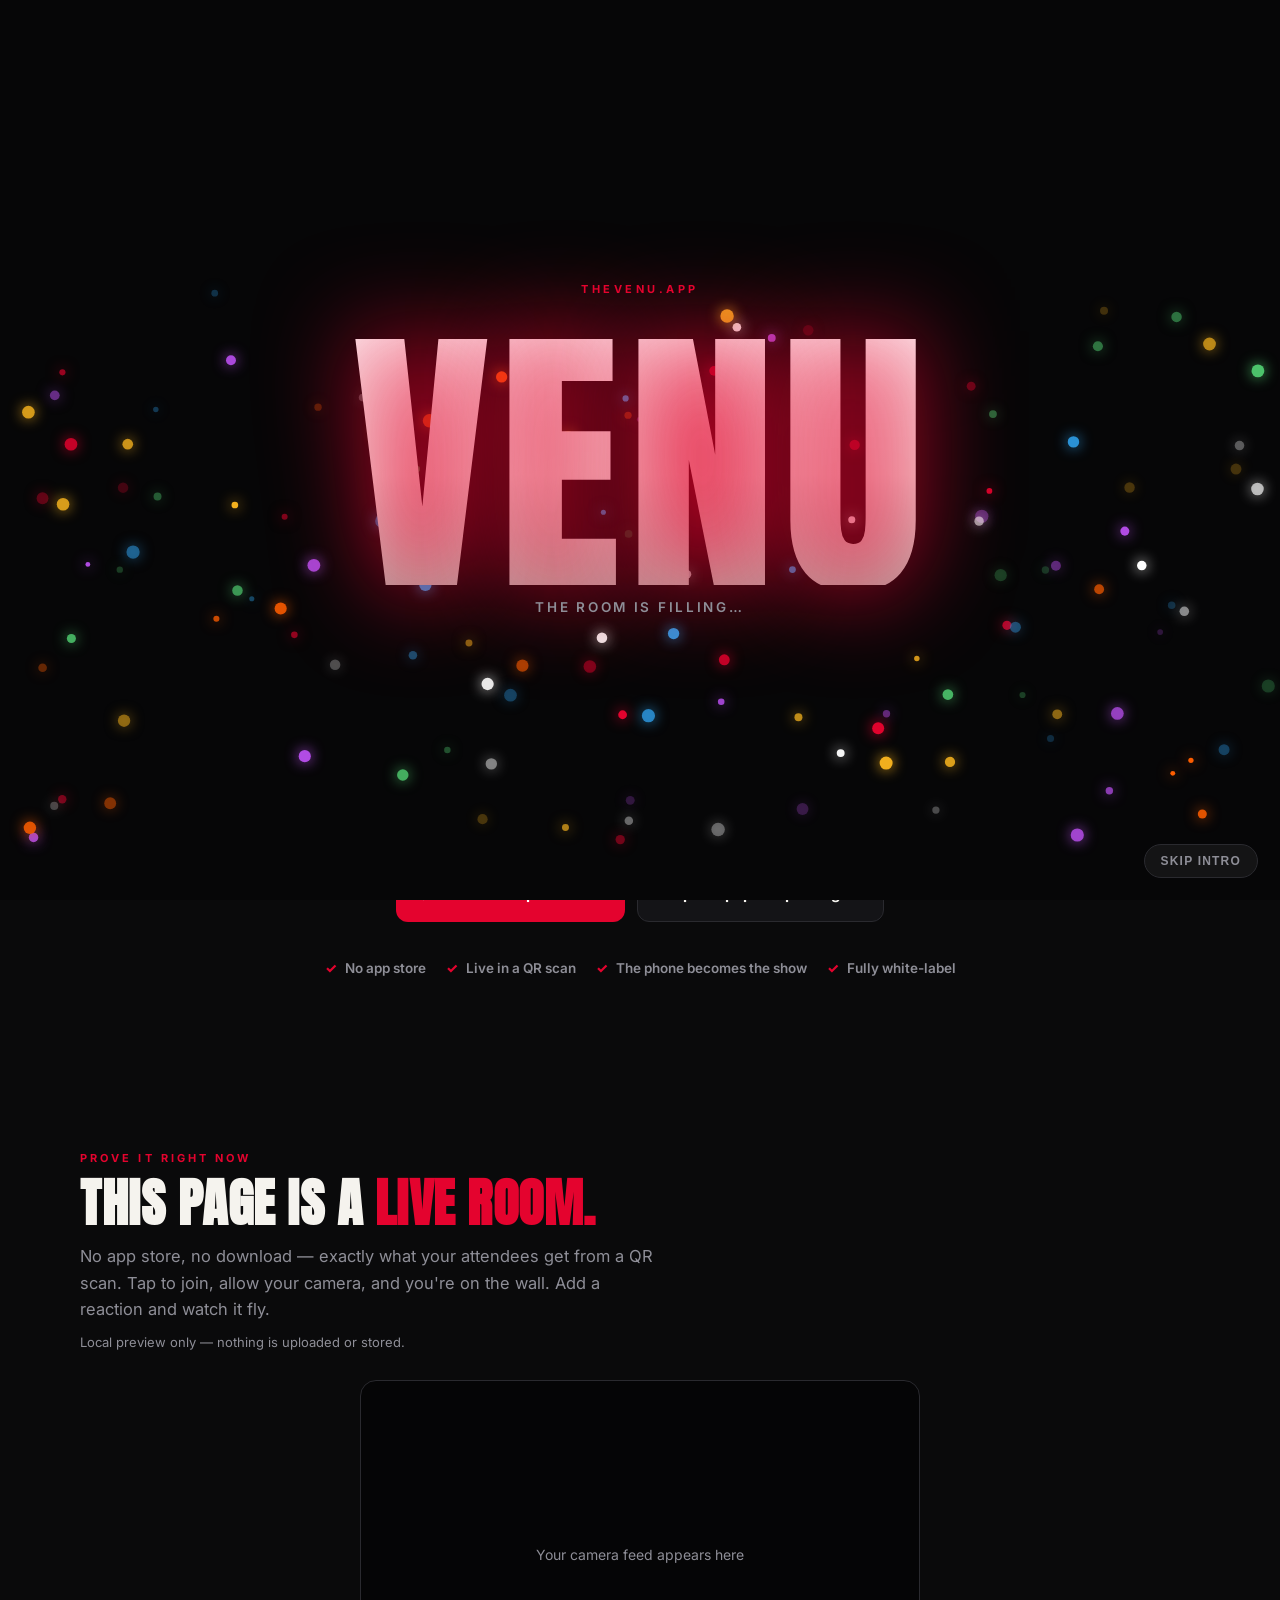
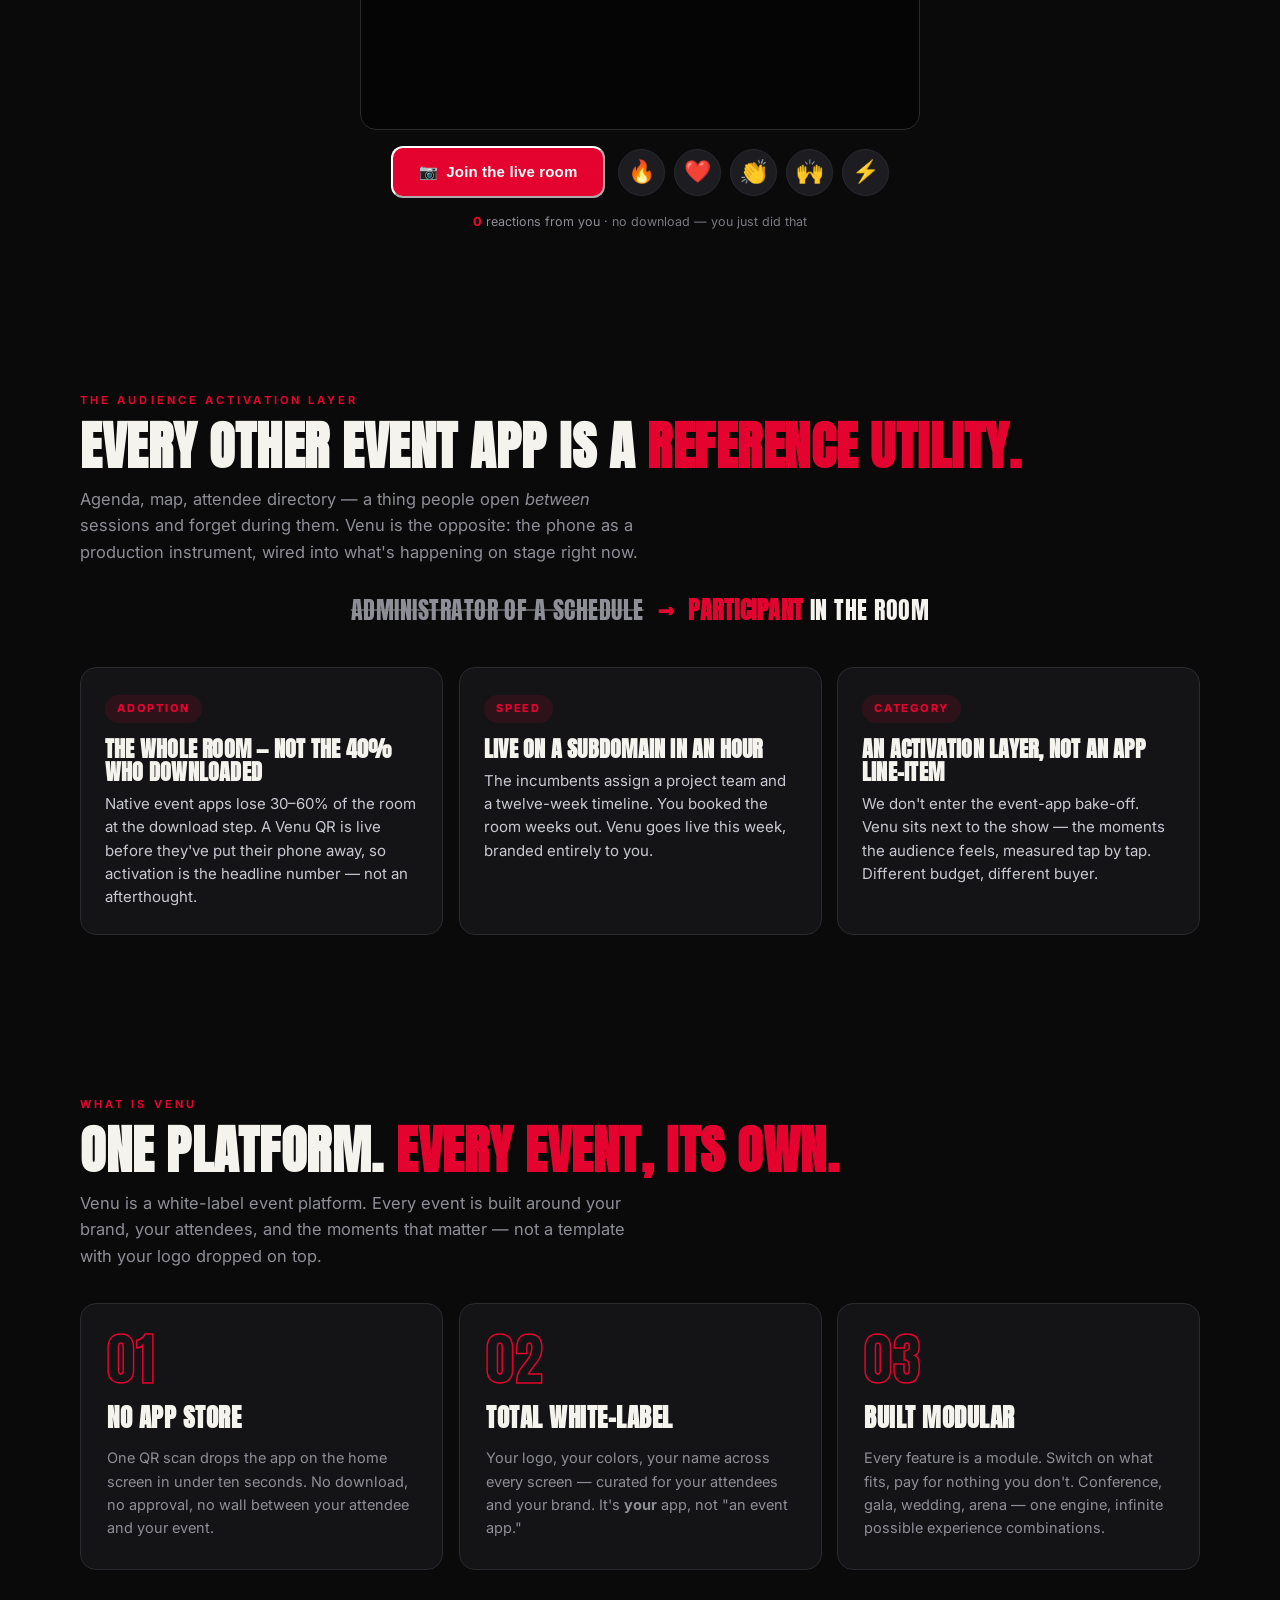
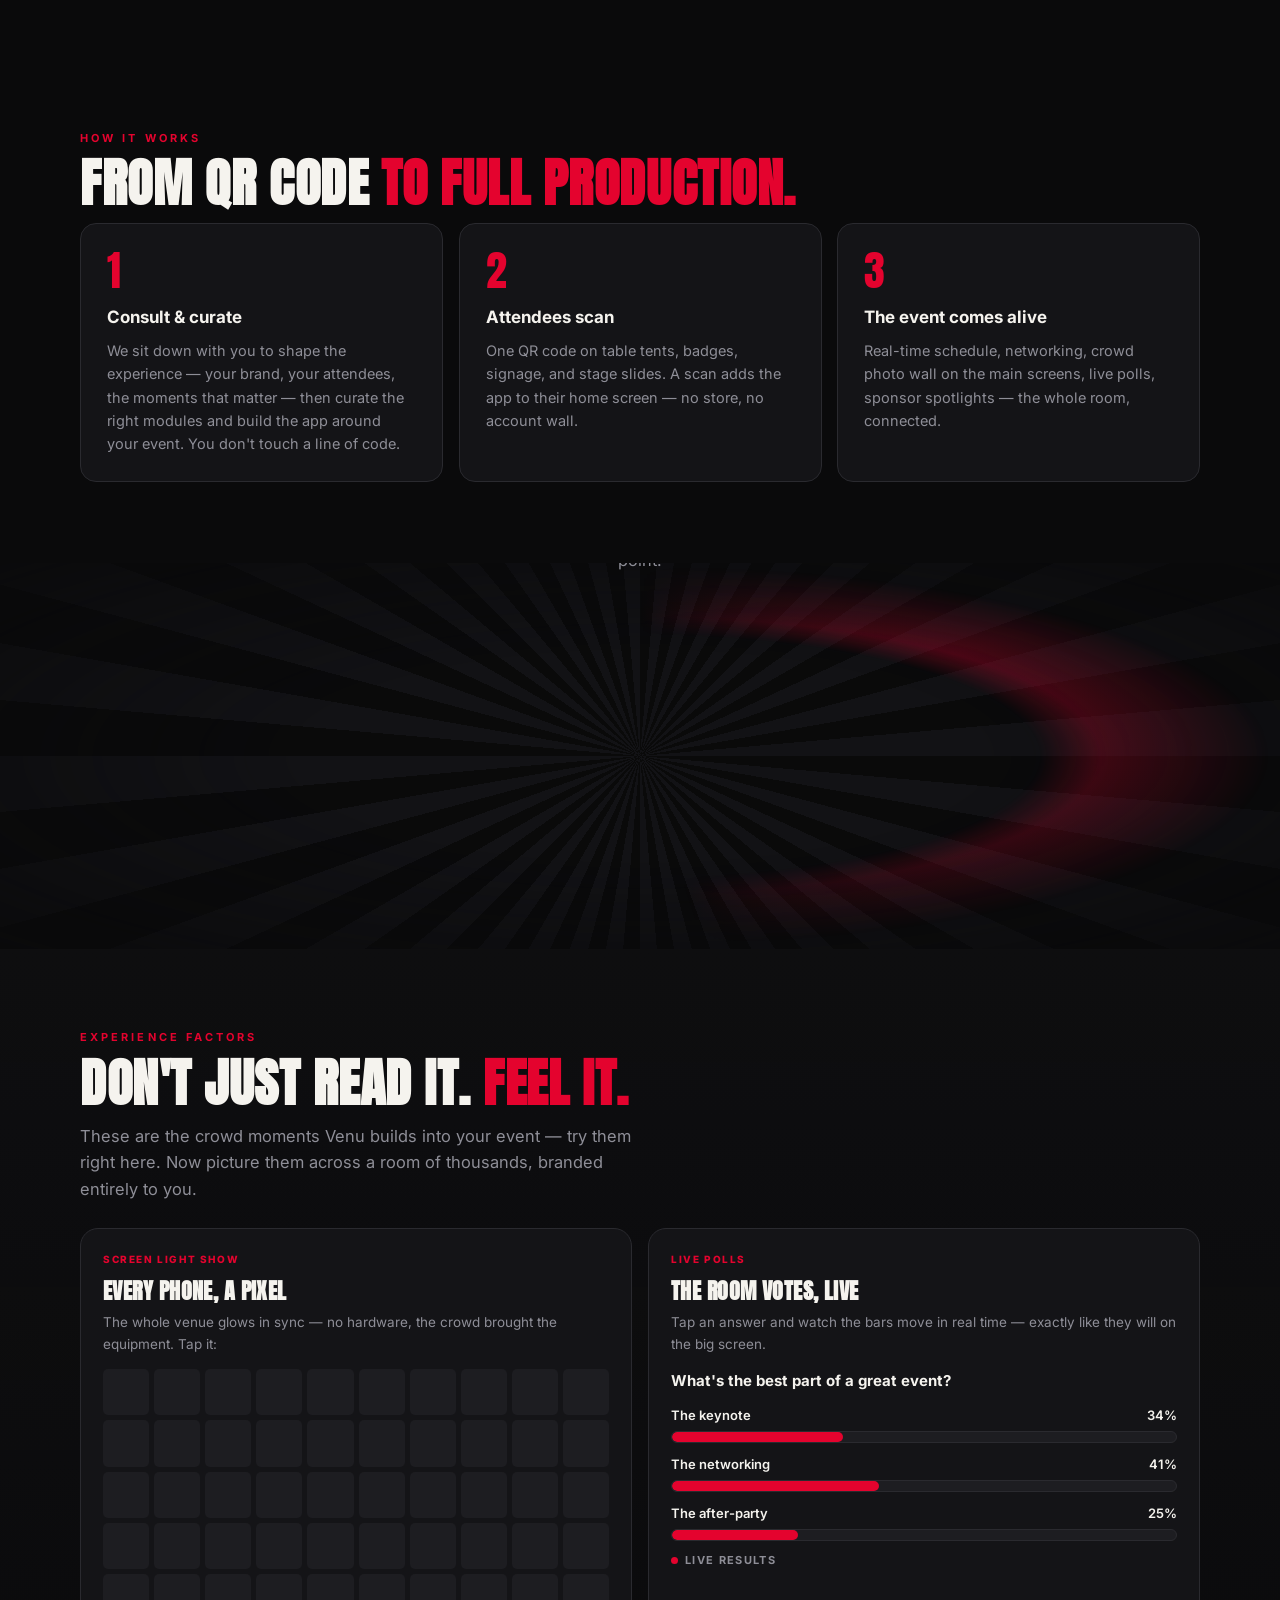
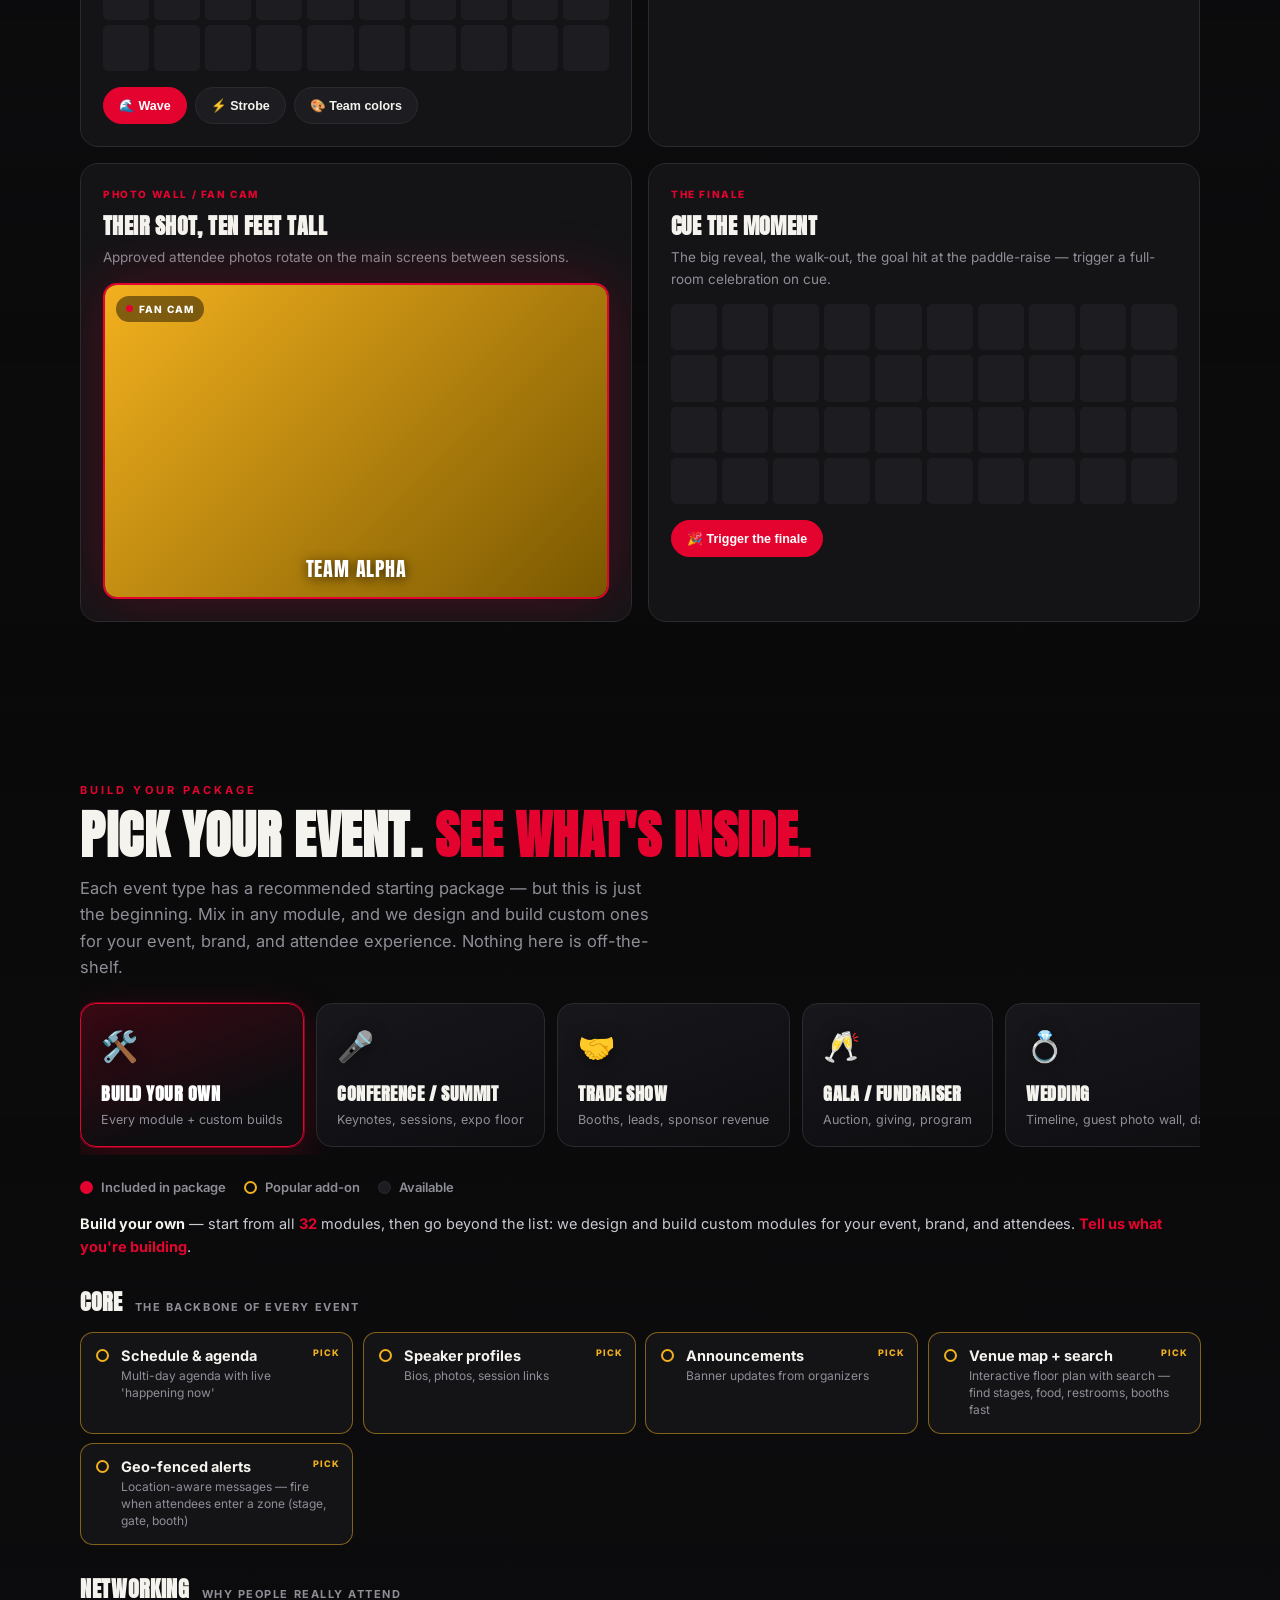
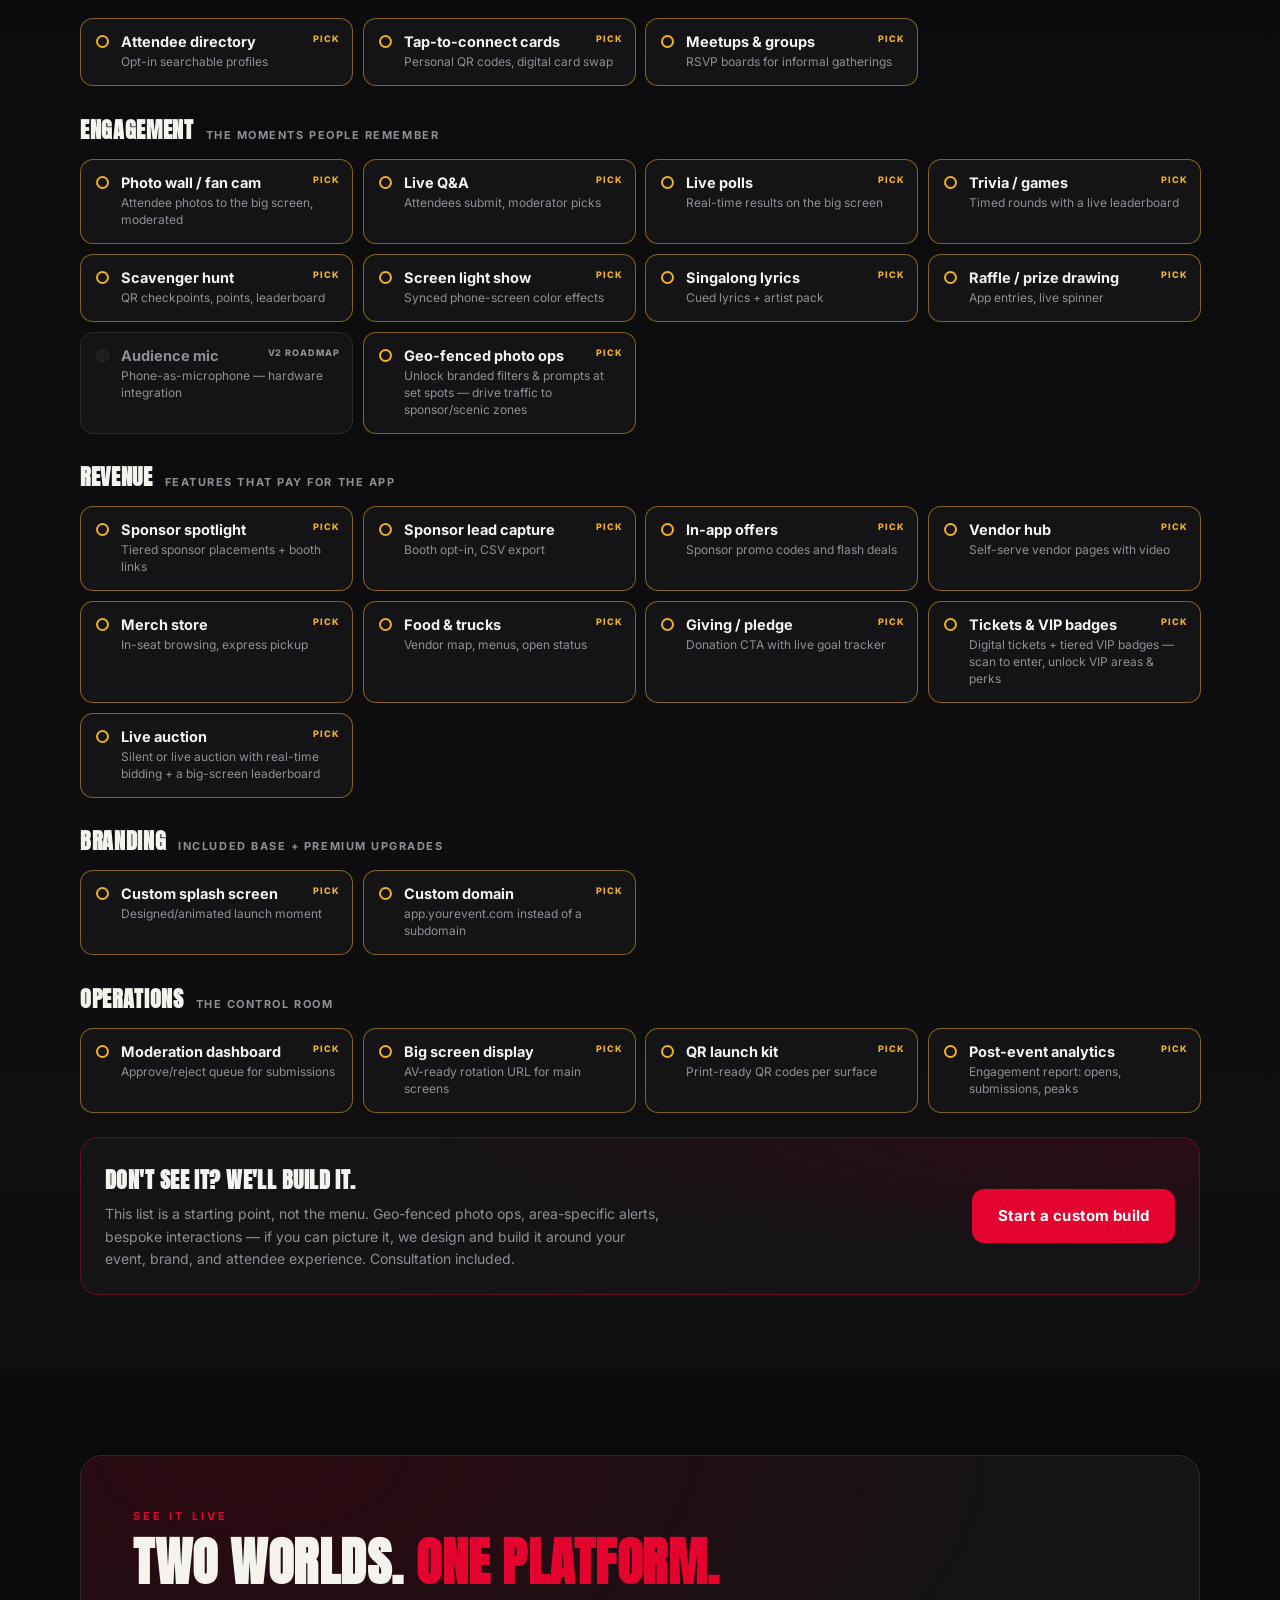
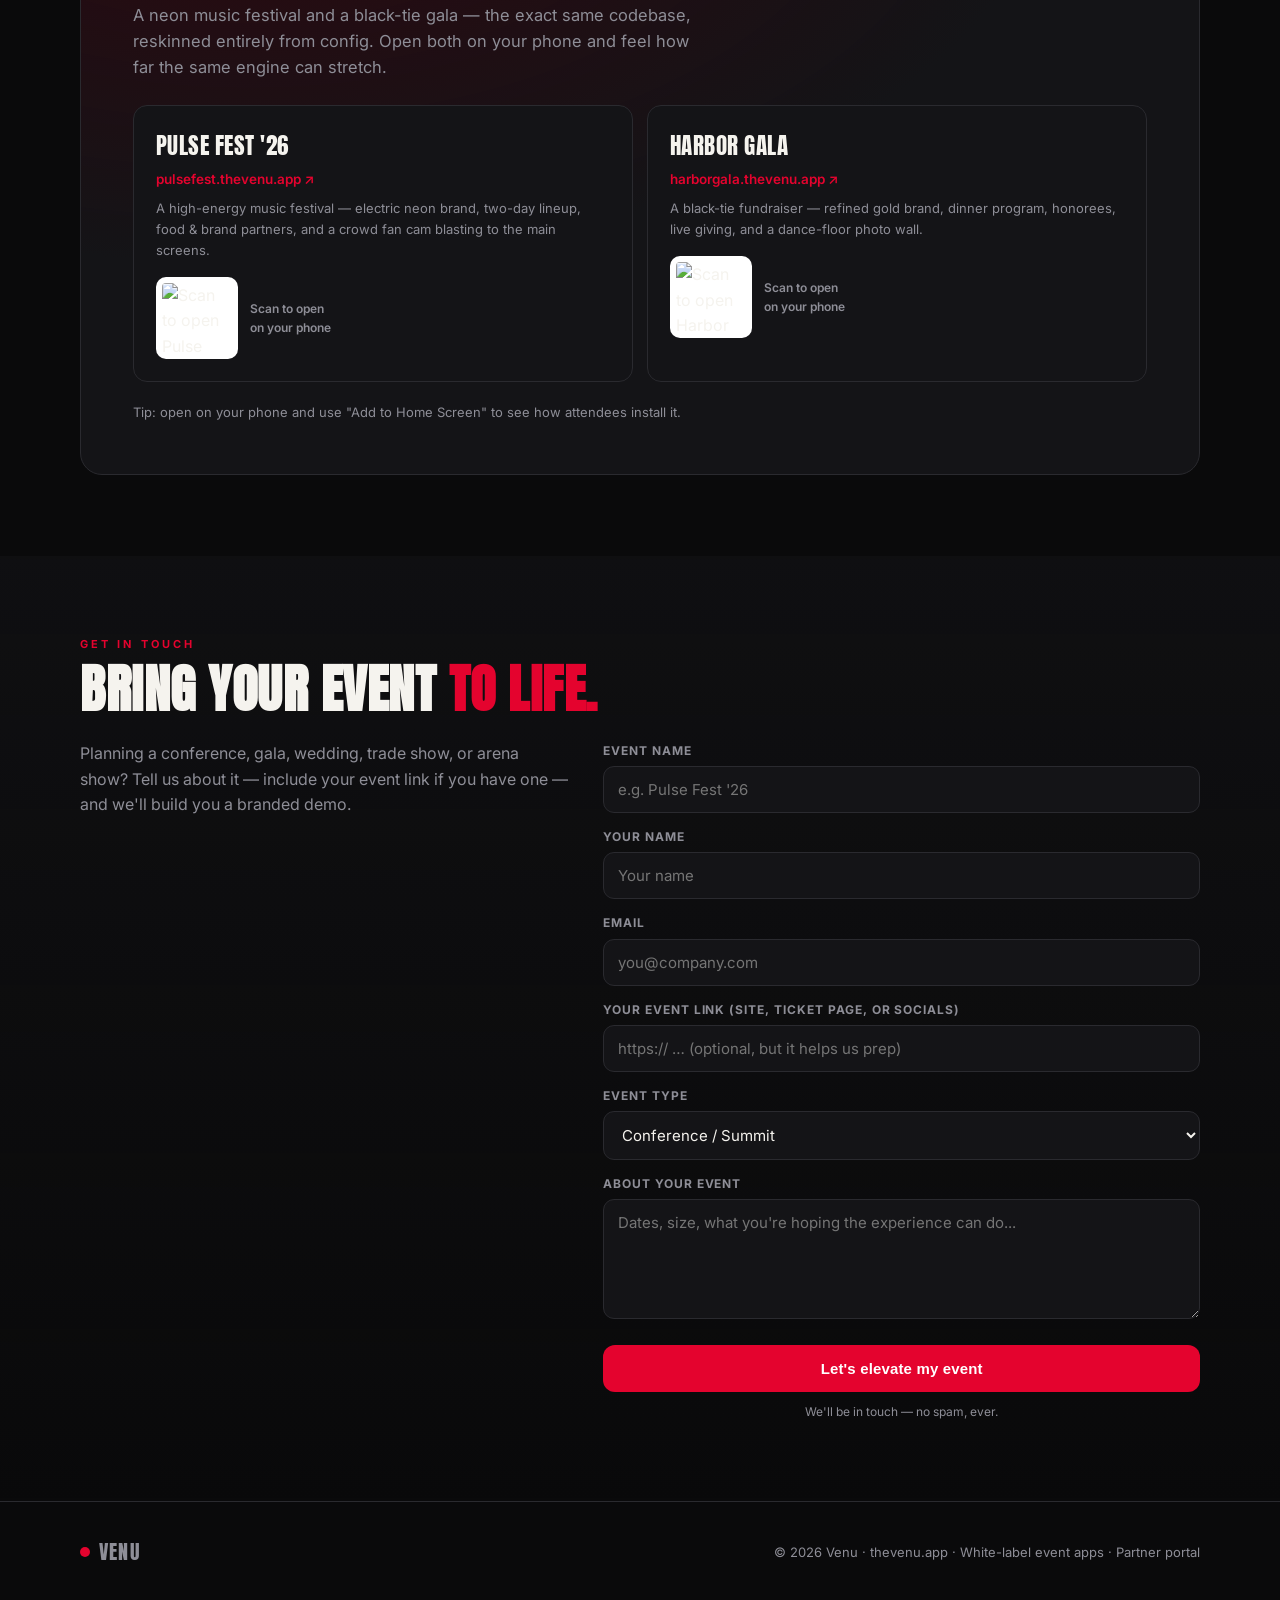
==== commit 33c4691e: "Add files via upload" ====
--- a/site/index.html
+++ b/site/index.html
@@ -83,7 +83,7 @@
     -webkit-background-clip:text;background-clip:text;color:transparent;
     text-shadow:0 0 80px rgba(228,3,46,.18);
   }
-  .hero .tagline{font-family:var(--display);font-size:clamp(24px,5vw,50px);text-transform:uppercase;line-height:1.02;letter-spacing:.01em;margin:4px auto 18px;max-width:18ch;}
+  .hero .tagline{font-family:var(--display);font-size:clamp(24px,5vw,50px);text-transform:uppercase;line-height:1.02;letter-spacing:.01em;margin:4px auto 18px;max-width:26ch;}
   .hero .tagline .hl{color:var(--accent);}
   .hero p.lede{color:var(--dim);font-size:clamp(16px,2.2vw,20px);max-width:56ch;margin:0 auto;line-height:1.55;}
   .hero .venire{color:var(--muted);font-size:13.5px;margin:16px auto 0;max-width:56ch;font-style:italic;}
@@ -97,20 +97,28 @@
   .hero-badges{display:flex;flex-wrap:wrap;gap:20px;margin-top:36px;color:var(--muted);font-size:13.5px;font-weight:600;justify-content:center;}
   .hero-badges span{display:flex;align-items:center;gap:8px;}
   .hero-badges .tick{color:var(--accent);font-weight:800;}
-  /* live-room proof widget */
-  .liveroom{max-width:440px;margin:34px auto 0;background:var(--surface);border:1px solid var(--line);border-radius:16px;padding:16px 16px 15px;position:relative;overflow:hidden;}
-  .lr-head{font-size:13px;color:var(--dim);display:flex;align-items:center;justify-content:center;gap:8px;}
-  .lr-head strong{color:var(--ink);}
-  .lr-dot{width:8px;height:8px;border-radius:50%;background:var(--accent);animation:lrPulse 1.6s infinite;}
-  @keyframes lrPulse{0%{box-shadow:0 0 0 0 rgba(228,3,46,.5);}70%{box-shadow:0 0 0 9px rgba(228,3,46,0);}100%{box-shadow:0 0 0 0 rgba(228,3,46,0);}}
-  .lr-stage{position:relative;height:66px;pointer-events:none;}
-  .lr-float{position:absolute;bottom:0;will-change:transform,opacity;animation:lrRise 1.5s ease-out forwards;}
-  @keyframes lrRise{0%{transform:translateY(0) scale(.6);opacity:0;}15%{opacity:1;}100%{transform:translateY(-72px) scale(1.25);opacity:0;}}
-  .lr-bar{display:flex;gap:9px;justify-content:center;margin-top:2px;}
+  /* live-room camera join */
+  #liveroom-band .sec-lede{margin-bottom:2px;}
+  .lr-priv{display:block;margin-top:9px;font-size:13px;color:var(--muted);}
+  .liveroom{max-width:560px;margin:28px auto 0;}
+  .lr-screen{position:relative;aspect-ratio:16/10;background:#050506;border:1px solid var(--line);border-radius:16px;overflow:hidden;display:flex;align-items:center;justify-content:center;}
+  #lrVideo{position:absolute;inset:0;width:100%;height:100%;object-fit:cover;display:none;transform:scaleX(-1);}
+  .lr-placeholder{position:relative;z-index:1;color:var(--muted);font-size:14px;padding:0 22px;text-align:center;}
+  .lr-screenbadge{position:absolute;top:12px;left:12px;z-index:3;display:none;align-items:center;gap:7px;font-size:11px;font-weight:800;letter-spacing:.14em;text-transform:uppercase;color:#fff;background:rgba(228,3,46,.92);padding:5px 11px;border-radius:99px;}
+  .liveroom.joined .lr-screenbadge{display:flex;}
+  .lr-stage{position:absolute;inset:0;z-index:2;pointer-events:none;}
+  .lr-float{position:absolute;bottom:8px;will-change:transform,opacity;animation:lrRise 1.6s ease-out forwards;}
+  @keyframes lrRise{0%{transform:translateY(0) scale(.6);opacity:0;}15%{opacity:1;}100%{transform:translateY(-160px) scale(1.3);opacity:0;}}
+  .lr-dot{width:8px;height:8px;border-radius:50%;background:#fff;animation:lrPulse 1.6s infinite;}
+  @keyframes lrPulse{0%{box-shadow:0 0 0 0 rgba(255,255,255,.5);}70%{box-shadow:0 0 0 8px rgba(255,255,255,0);}100%{box-shadow:0 0 0 0 rgba(255,255,255,0);}}
+  .lr-controls{display:flex;flex-wrap:wrap;align-items:center;justify-content:center;gap:13px;margin-top:16px;}
+  #lrJoin{cursor:pointer;}
+  #lrJoin.live{background:#111;border:1px solid var(--accent);color:var(--accent);}
+  .lr-bar{display:flex;gap:9px;justify-content:center;}
   .lr-react{font-size:22px;width:47px;height:47px;border-radius:50%;background:var(--surface2);border:1px solid var(--line);cursor:pointer;transition:transform .1s,border-color .15s;line-height:1;padding:0;}
   .lr-react:hover{border-color:var(--accent);}
   .lr-react:active{transform:scale(.85);}
-  .lr-count{text-align:center;font-size:12px;color:var(--muted);margin-top:13px;}
+  .lr-count{text-align:center;font-size:12.5px;color:var(--muted);margin-top:14px;}
   .lr-count #lrNum{color:var(--accent);font-weight:800;}
   .lr-note{opacity:.85;}
 
@@ -408,25 +416,11 @@
 <a id="top"></a>
 <section class="hero">
   <div class="wrap">
-    <div class="kicker">The audience activation layer</div>
+    <div class="kicker">Digital experiences for events</div>
     <div class="wordmark">Venu</div>
-    <h1 class="tagline">Don't give them an app. Put them <span class="digital">in the room.</span></h1>
+    <h1 class="tagline">Don't give them an app.<br>Put them <span class="digital">in the room.</span></h1>
     <p class="lede">Venu turns every phone in the room into part of the show. Attendees scan a QR, add it to their home screen, and become participants — reacting, voting, lighting up the venue, landing on the big screen. No app store. No download. No watching from the sidelines.</p>
     <p class="venire"><em>venire</em> — Latin, "to come." The root of both <em>venue</em> and <em>event</em>. Everything starts with people showing up — Venu is what happens once they're in the room.</p>
-
-    <!-- LIVE ROOM PROOF -->
-    <div class="liveroom" id="liveRoom">
-      <div class="lr-head"><span class="lr-dot"></span> This page is a live room — <strong>tap to join it</strong></div>
-      <div class="lr-stage" id="lrStage"></div>
-      <div class="lr-bar">
-        <button class="lr-react" type="button" data-e="🔥">🔥</button>
-        <button class="lr-react" type="button" data-e="❤️">❤️</button>
-        <button class="lr-react" type="button" data-e="👏">👏</button>
-        <button class="lr-react" type="button" data-e="🙌">🙌</button>
-        <button class="lr-react" type="button" data-e="⚡">⚡</button>
-      </div>
-      <div class="lr-count"><span id="lrNum">0</span> reactions from you · <span class="lr-note">no download — you just did that</span></div>
-    </div>
 
     <div class="cta-row">
       <a class="btn primary" href="#demo">▶&nbsp; See live experiences</a>
@@ -441,11 +435,38 @@
   </div>
 </section>
 
+<section id="liveroom-band">
+  <div class="wrap">
+    <div class="kicker">Prove it right now</div>
+    <h2 class="sec">This page is a <span class="hl">live room.</span></h2>
+    <p class="sec-lede">No app store, no download — exactly what your attendees get from a QR scan. Tap to join, allow your camera, and you're on the wall. Add a reaction and watch it fly.<span class="lr-priv">Local preview only — nothing is uploaded or stored.</span></p>
+    <div class="liveroom" id="liveRoom">
+      <div class="lr-screen" id="lrScreen">
+        <div class="lr-screenbadge"><span class="lr-dot"></span> On the wall</div>
+        <video id="lrVideo" playsinline autoplay muted></video>
+        <div class="lr-placeholder" id="lrPlaceholder">Your camera feed appears here</div>
+        <div class="lr-stage" id="lrStage"></div>
+      </div>
+      <div class="lr-controls">
+        <button class="btn primary" id="lrJoin" type="button">📷&nbsp; Join the live room</button>
+        <div class="lr-bar">
+          <button class="lr-react" type="button" data-e="🔥">🔥</button>
+          <button class="lr-react" type="button" data-e="❤️">❤️</button>
+          <button class="lr-react" type="button" data-e="👏">👏</button>
+          <button class="lr-react" type="button" data-e="🙌">🙌</button>
+          <button class="lr-react" type="button" data-e="⚡">⚡</button>
+        </div>
+      </div>
+      <div class="lr-count"><span id="lrNum">0</span> reactions from you · <span class="lr-note">no download — you just did that</span></div>
+    </div>
+  </div>
+</section>
+
 <section id="different">
   <div class="wrap">
-    <div class="kicker">Why Venu is different</div>
+    <div class="kicker">The audience activation layer</div>
     <h2 class="sec">Every other event app is a <span class="hl">reference utility.</span></h2>
-    <p class="sec-lede">Agenda, map, attendee directory — a thing people open <em>between</em> sessions and forget during them. Venu is the opposite: the phone as a production instrument, wired into what's happening on stage right now. One question runs every decision we make.</p>
+    <p class="sec-lede">Agenda, map, attendee directory — a thing people open <em>between</em> sessions and forget during them. Venu is the opposite: the phone as a production instrument, wired into what's happening on stage right now.</p>
     <div class="filter-line">
       <span class="fl-x">Administrator of a schedule</span>
       <span class="fl-arrow">→</span>
@@ -465,7 +486,7 @@
       <div class="diff">
         <span class="tag">Category</span>
         <h3>An activation layer, not an app line-item</h3>
-        <p>We don't enter the event-app bake-off. Venu sits next to the show — the moments the audience feels, measured tap by tap. Different budget, different buyer, nobody quoting against us.</p>
+        <p>We don't enter the event-app bake-off. Venu sits next to the show — the moments the audience feels, measured tap by tap. Different budget, different buyer.</p>
       </div>
     </div>
   </div>
@@ -1087,32 +1108,69 @@
   const io=new IntersectionObserver(es=>{es.forEach(e=>{ if(e.isIntersecting){ e.target.classList.add('in'); io.unobserve(e.target); } });},{threshold:0.12, rootMargin:'0px 0px -8% 0px'});
   document.querySelectorAll('[data-reveal]').forEach(el=>io.observe(el));
 
-  // 1b) live-room proof: your taps become reactions that rise on the page — proves the no-download pitch
+  // 1b) live-room: real camera join (getUserMedia) + reactions — proves the no-download live-room pitch on the page
   (function(){
+    const room=document.getElementById('liveRoom');
     const stage=document.getElementById('lrStage');
-    const room=document.getElementById('liveRoom');
     const numEl=document.getElementById('lrNum');
-    if(!stage||!room||!numEl) return;
+    if(!room||!stage||!numEl) return;
+    const video=document.getElementById('lrVideo');
+    const ph=document.getElementById('lrPlaceholder');
+    const joinBtn=document.getElementById('lrJoin');
     const rm=matchMedia('(prefers-reduced-motion:reduce)').matches;
     const SEEDS=['🔥','❤️','👏','🙌','⚡'];
-    let taps=0;
+    let taps=0, stream=null;
+
     function spawn(e){
       const s=document.createElement('div');
       s.className='lr-float'; s.textContent=e;
       s.style.left=(8+Math.random()*82)+'%';
-      s.style.fontSize=(20+Math.random()*16)+'px';
+      s.style.fontSize=(24+Math.random()*18)+'px';
       stage.appendChild(s);
-      setTimeout(()=>{ s.remove(); },1550);
+      setTimeout(()=>s.remove(),1650);
     }
     room.querySelectorAll('.lr-react').forEach(b=>{
       b.addEventListener('click',()=>{ spawn(b.dataset.e); taps++; numEl.textContent=taps; });
     });
-    // ambient life — a few reactions from "the rest of the room" (visual only, not counted); paused when tab hidden or reduced-motion
+
+    function stopCam(){
+      if(stream){ stream.getTracks().forEach(t=>t.stop()); stream=null; }
+      if(video){ video.srcObject=null; video.style.display='none'; }
+      if(ph){ ph.style.display=''; ph.textContent='Your camera feed appears here'; }
+      room.classList.remove('joined');
+      joinBtn.classList.remove('live');
+      joinBtn.innerHTML='📷&nbsp; Join the live room';
+    }
+    async function joinCam(){
+      if(stream){ stopCam(); return; }
+      if(!navigator.mediaDevices || !navigator.mediaDevices.getUserMedia){
+        if(ph) ph.textContent='Camera not supported in this browser.'; return;
+      }
+      joinBtn.disabled=true; joinBtn.textContent='Starting camera…';
+      try{
+        stream=await navigator.mediaDevices.getUserMedia({video:{facingMode:'user'},audio:false});
+        video.srcObject=stream; video.style.display='block'; if(ph) ph.style.display='none';
+        await video.play().catch(function(){});
+        room.classList.add('joined');
+        joinBtn.classList.add('live');
+        joinBtn.innerHTML='● You’re live — tap to leave';
+      }catch(err){
+        if(ph){ ph.style.display='';
+          ph.textContent = (err && err.name==='NotAllowedError')
+            ? 'Camera blocked — allow access in your browser to join.'
+            : 'No camera available on this device.';
+        }
+      }finally{ joinBtn.disabled=false; }
+    }
+    joinBtn.addEventListener('click',joinCam);
+    addEventListener('pagehide',stopCam);
+
+    // ambient reactions from "the rest of the room" (visual only, not counted); paused when hidden or reduced-motion
     if(!rm){
       let started=false;
       const aio=new IntersectionObserver(es=>{es.forEach(x=>{ if(x.isIntersecting && !started){ started=true;
-        setInterval(()=>{ if(!document.hidden && Math.random()<0.6) spawn(SEEDS[Math.floor(Math.random()*SEEDS.length)]); },1300);
-      }});},{threshold:0.4});
+        setInterval(()=>{ if(!document.hidden && Math.random()<0.55) spawn(SEEDS[Math.floor(Math.random()*SEEDS.length)]); },1400);
+      }});},{threshold:0.35});
       aio.observe(room);
     }
   })();
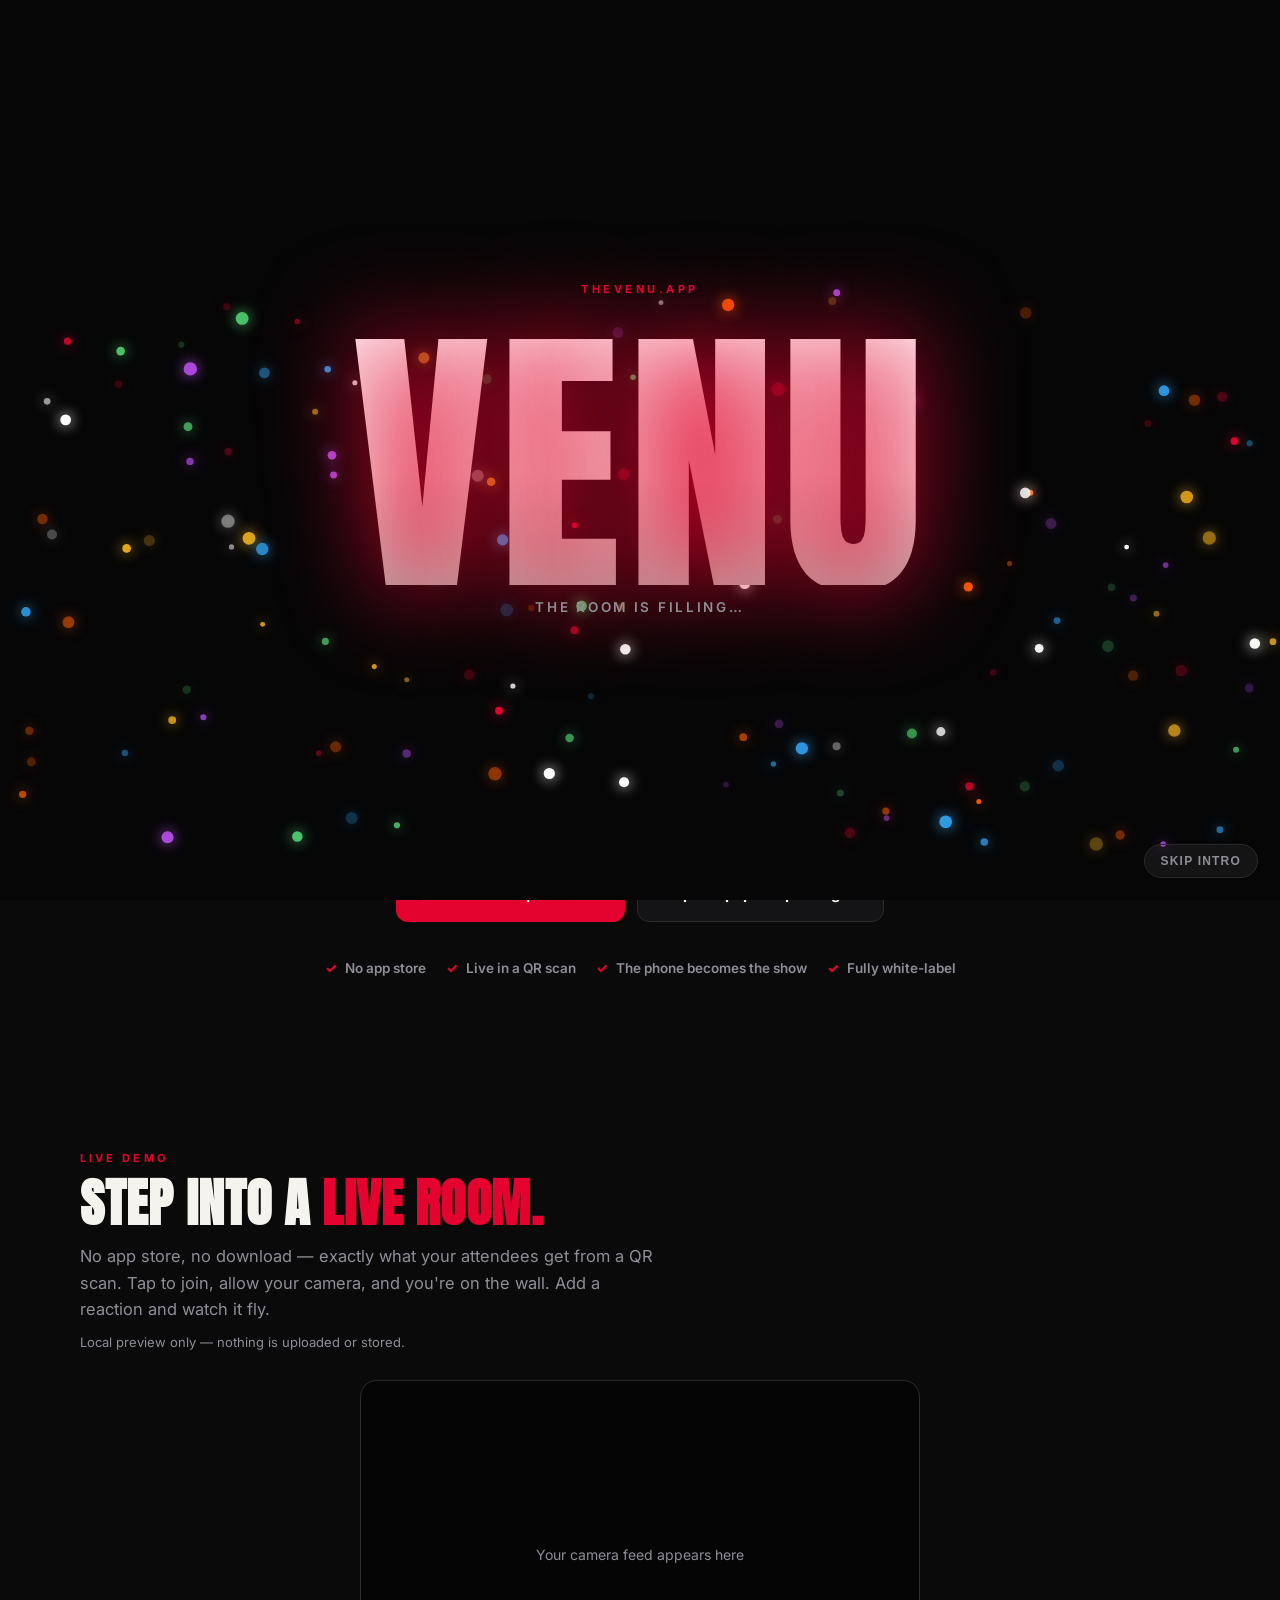
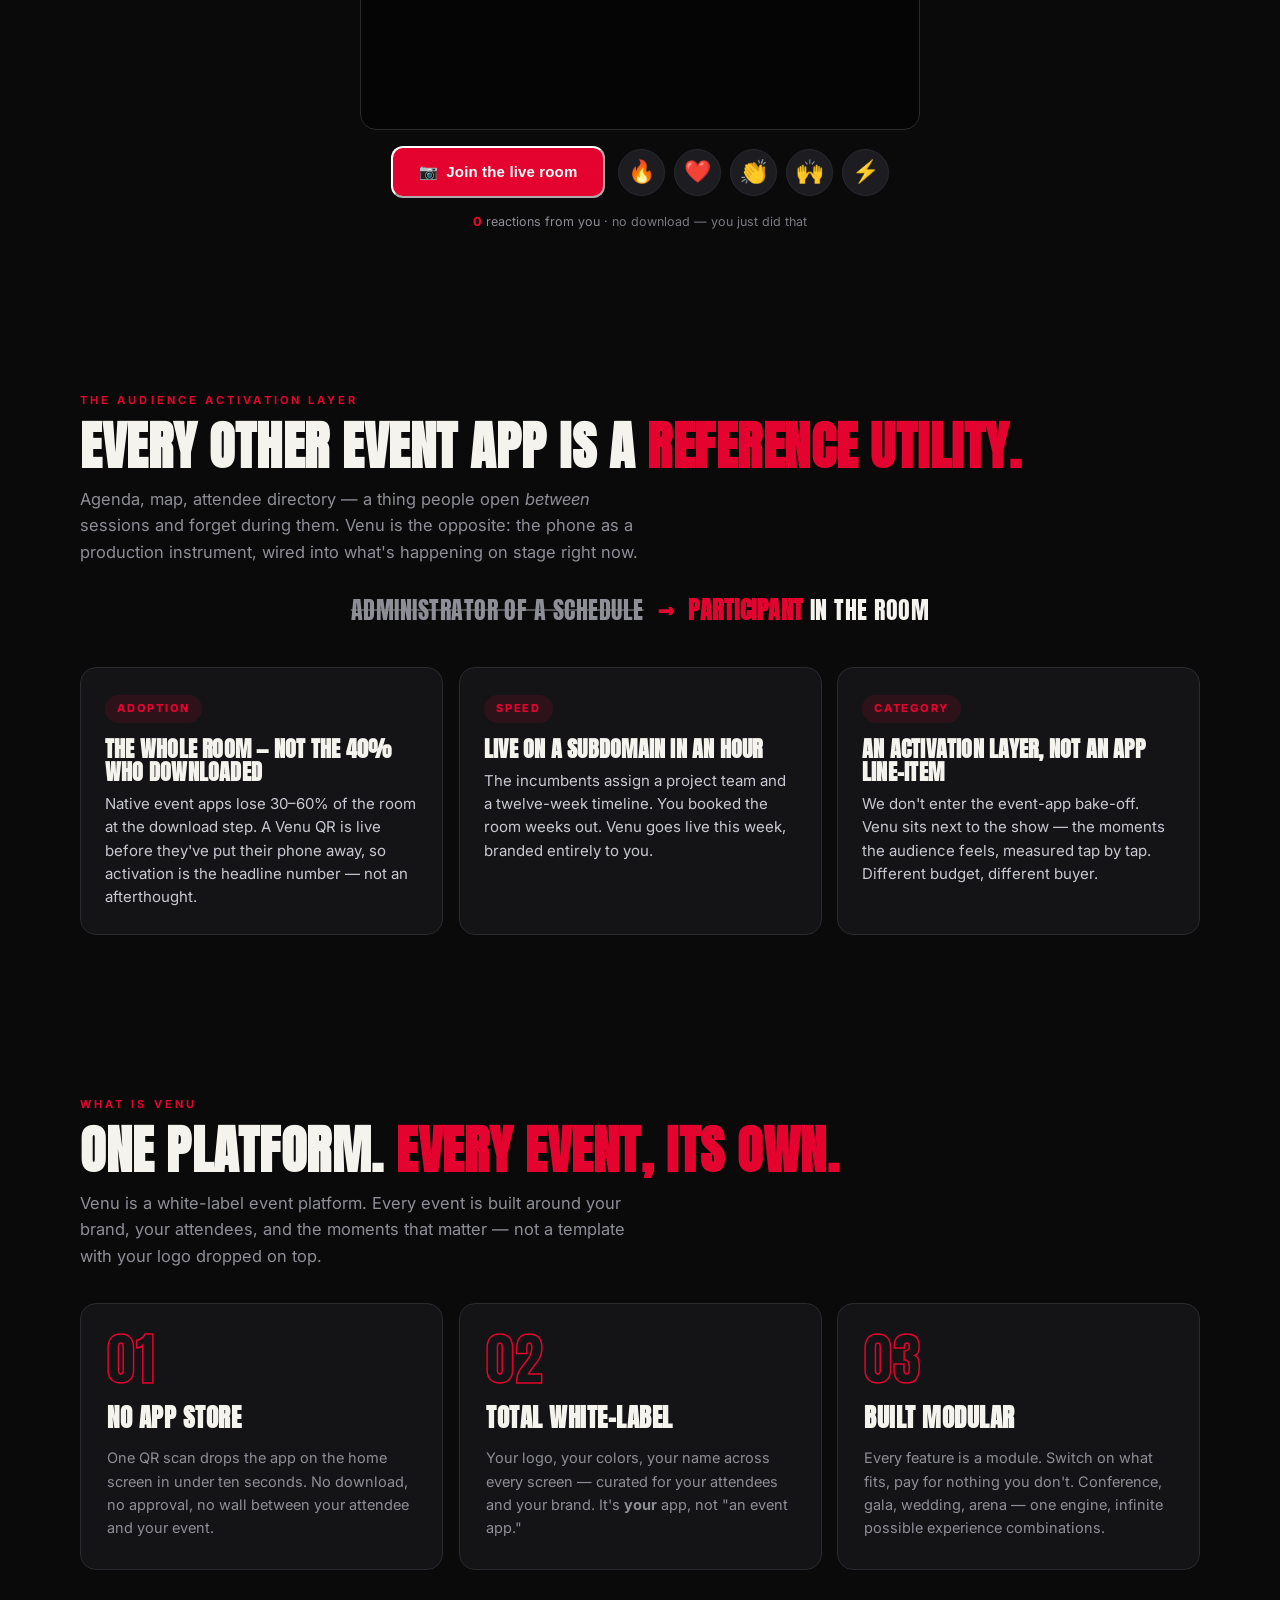
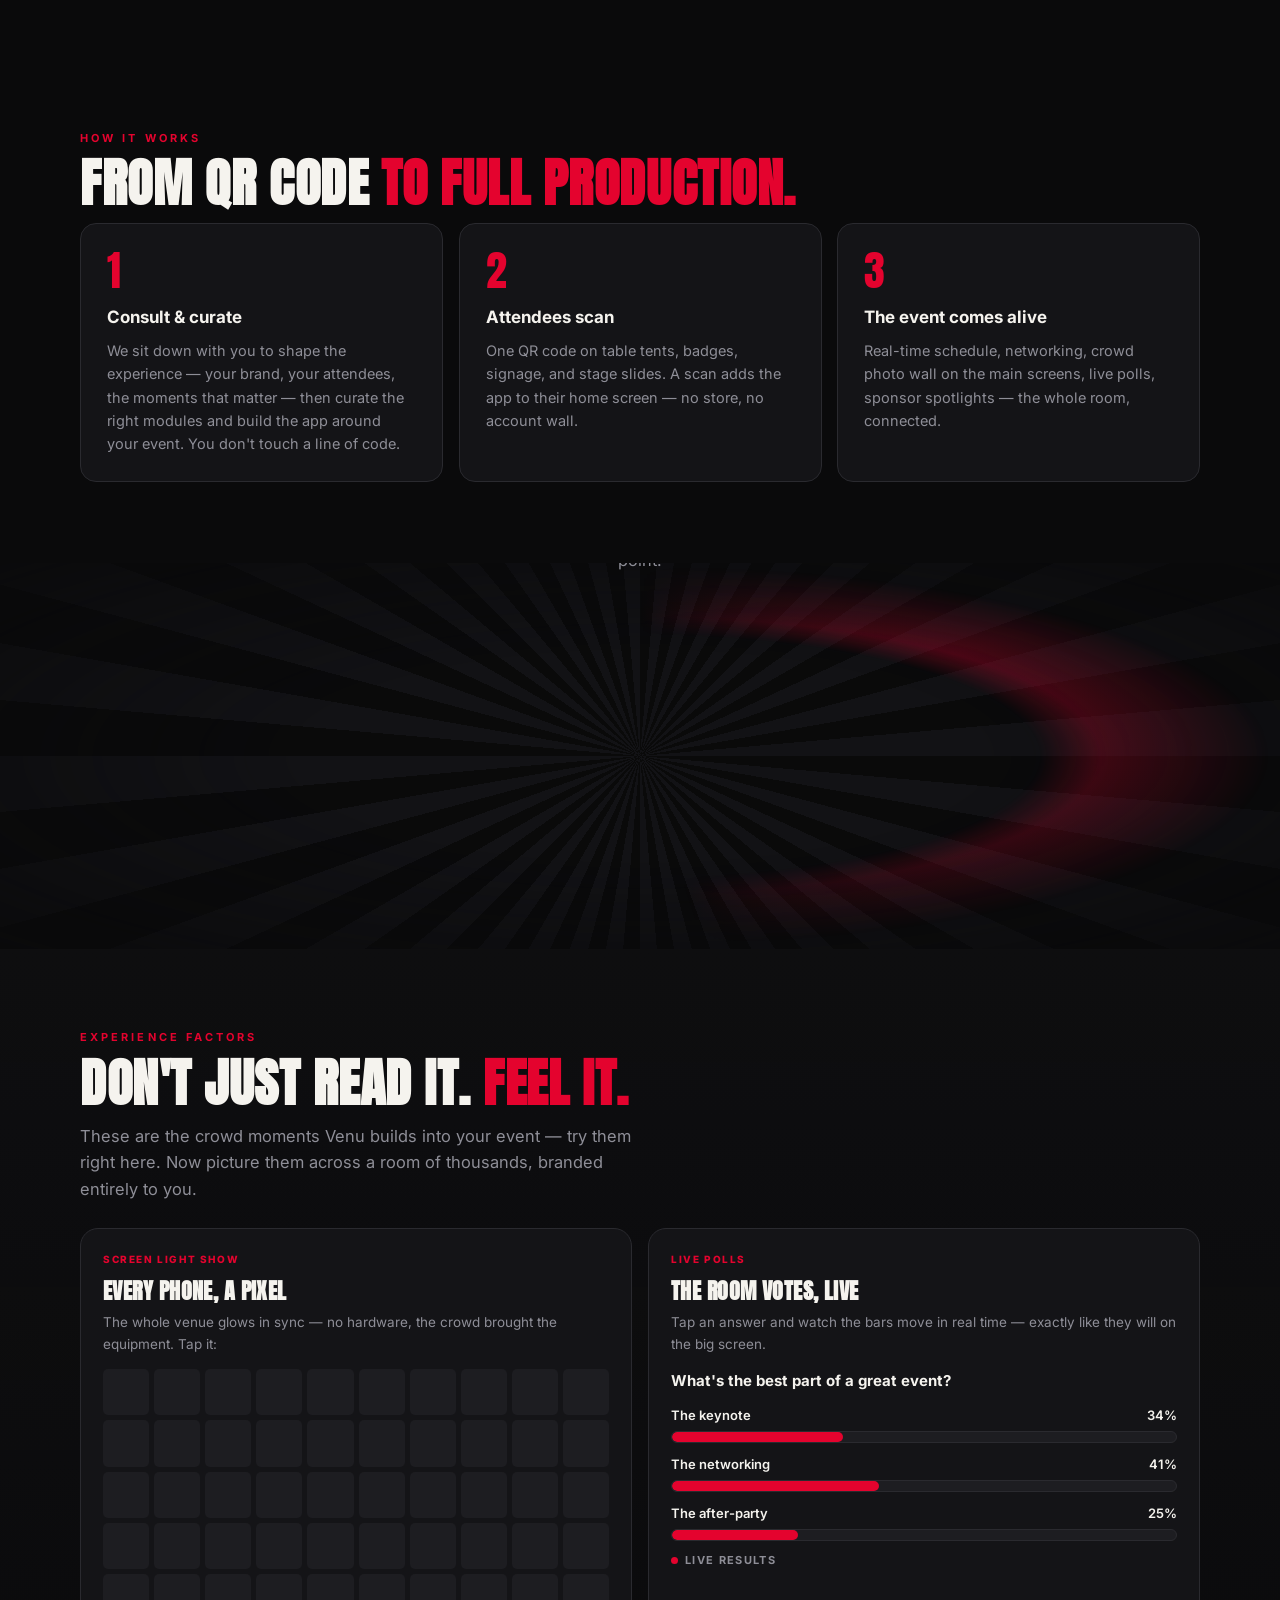
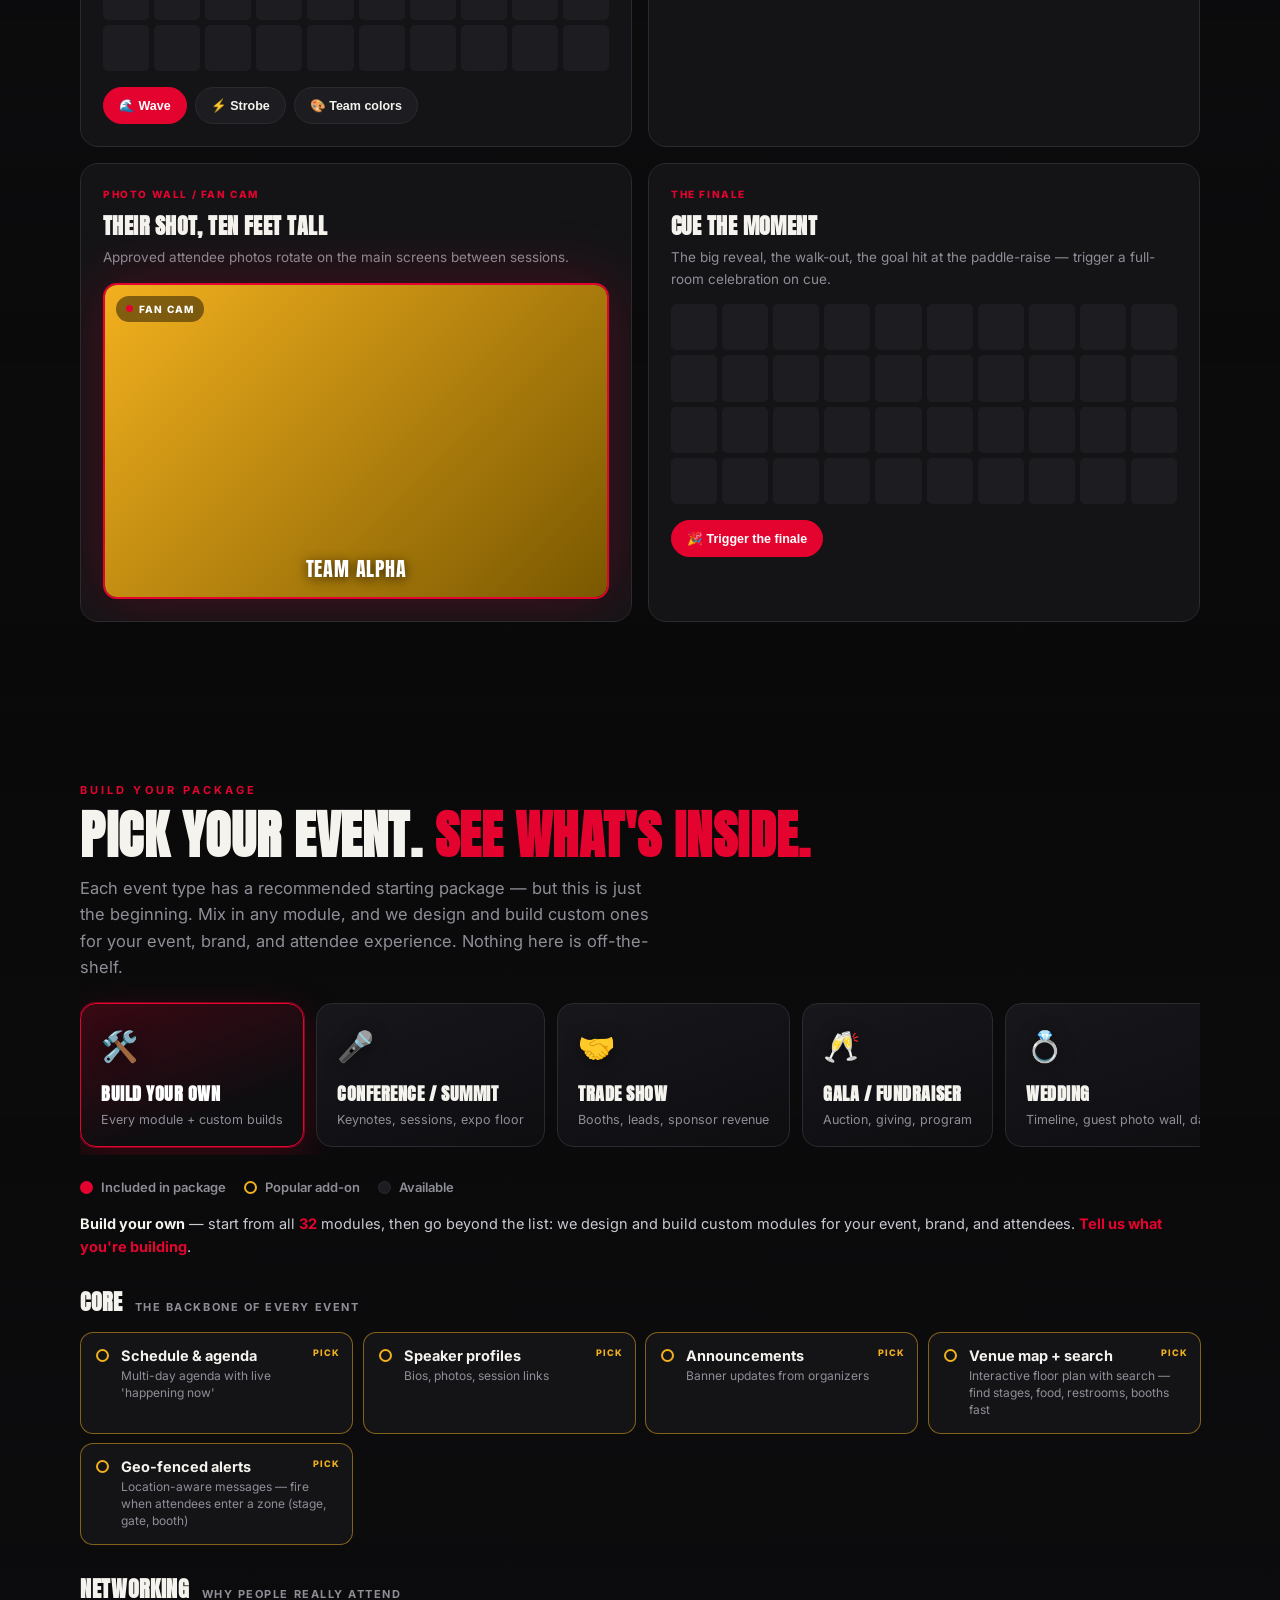
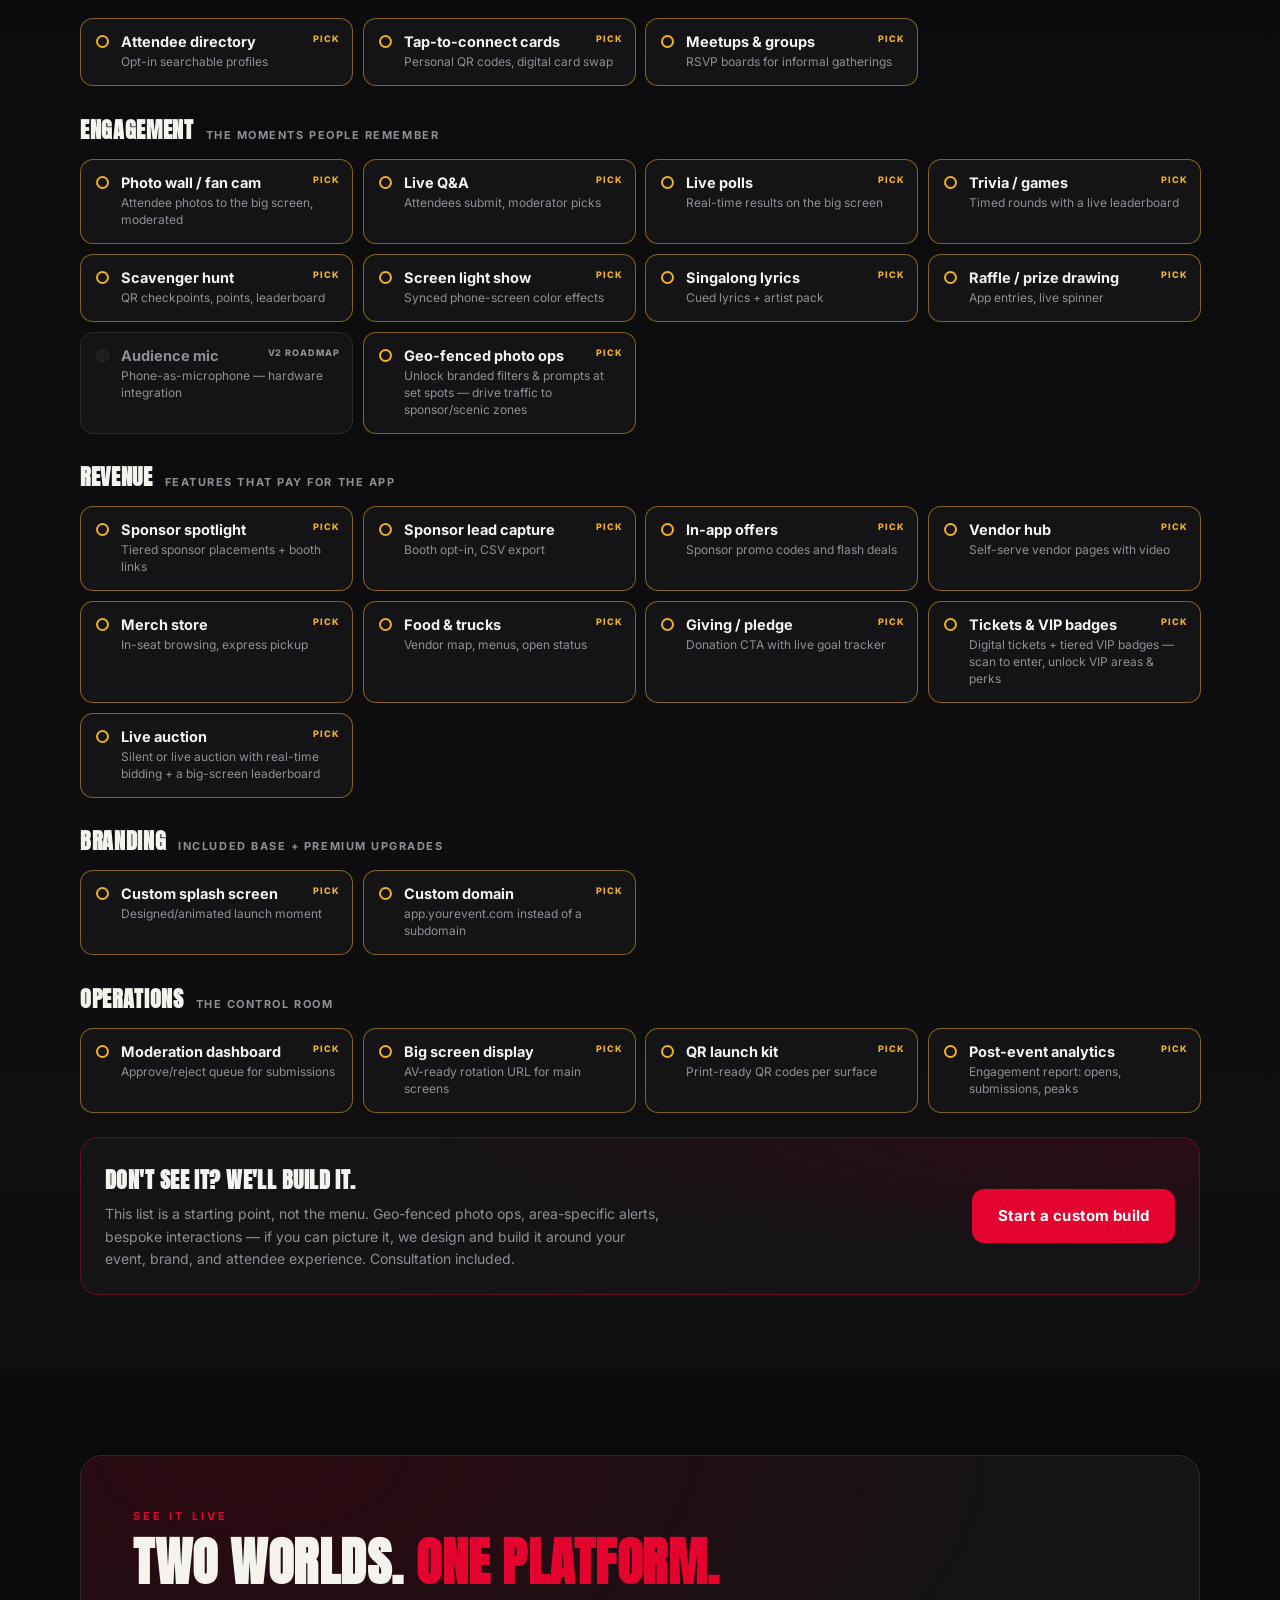
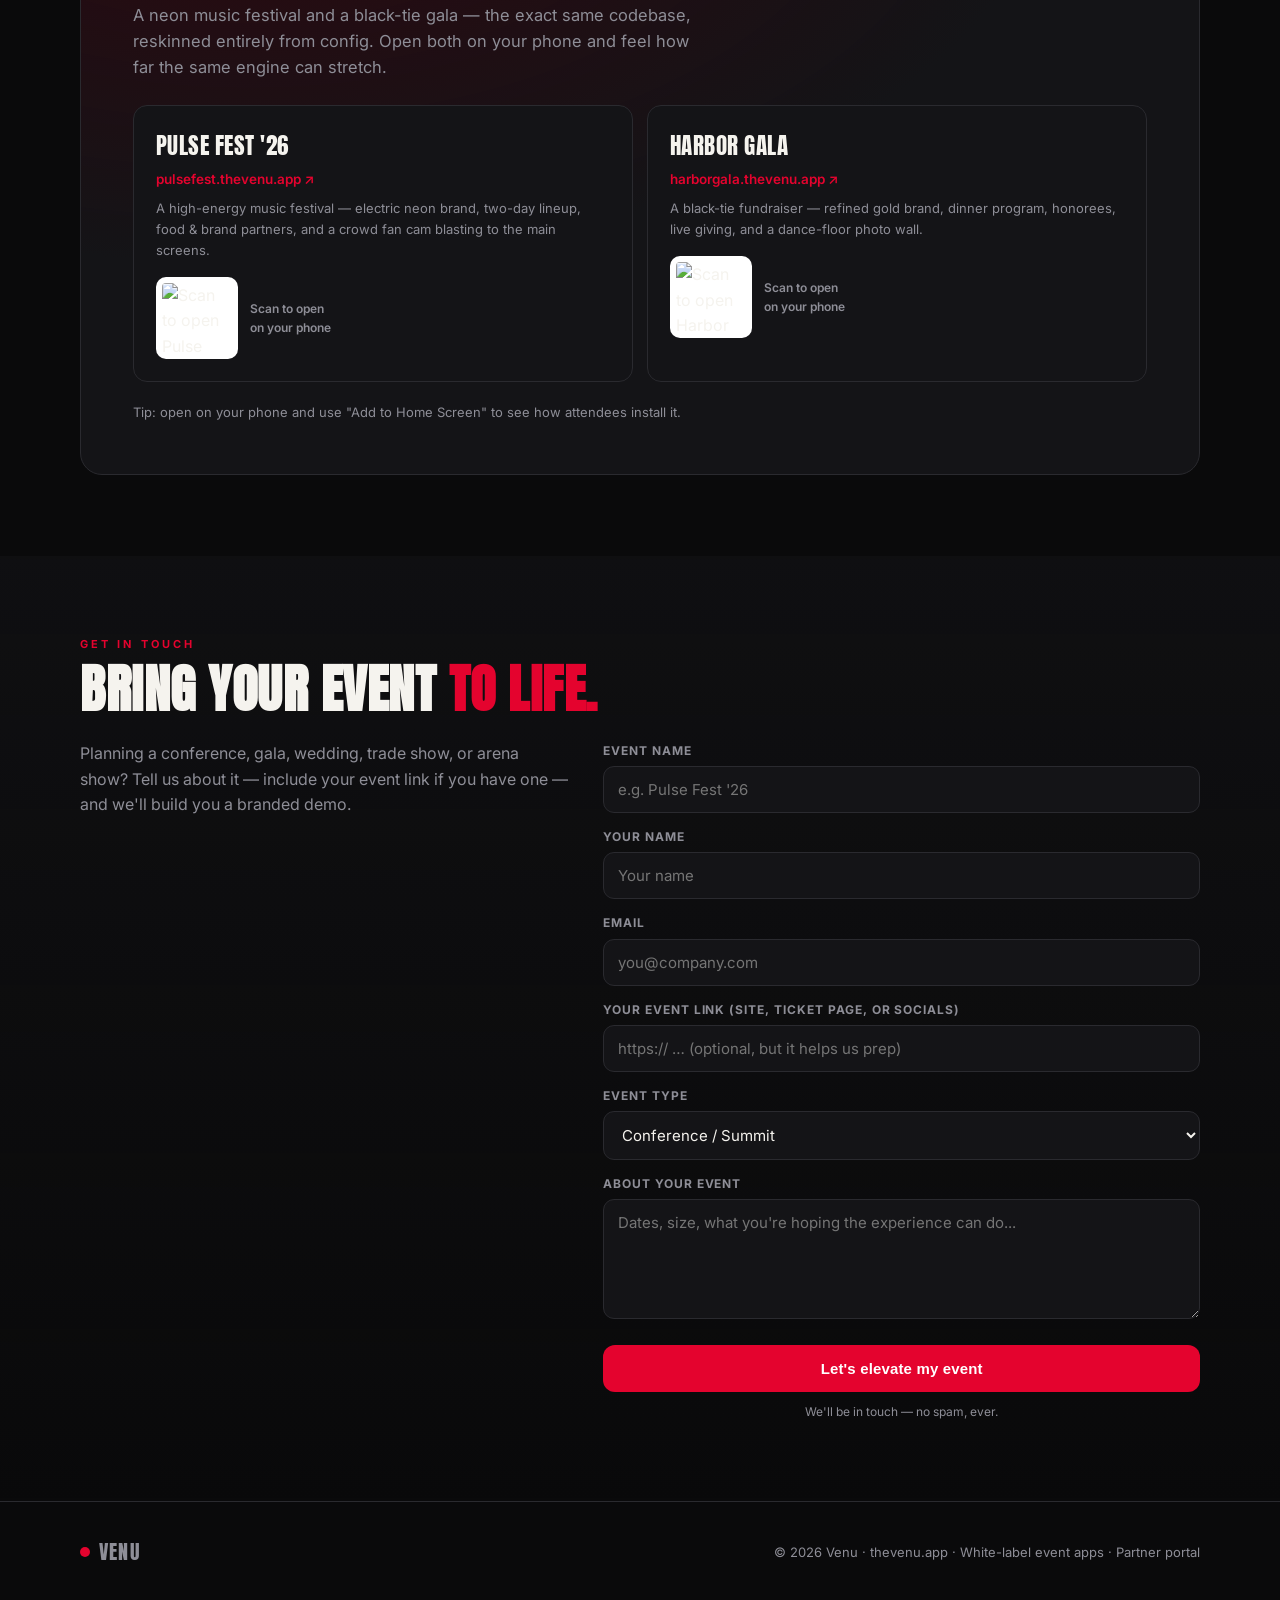
==== commit db4146a6: "Add files via upload" ====
--- a/site/index.html
+++ b/site/index.html
@@ -437,8 +437,8 @@
 
 <section id="liveroom-band">
   <div class="wrap">
-    <div class="kicker">Prove it right now</div>
-    <h2 class="sec">This page is a <span class="hl">live room.</span></h2>
+    <div class="kicker">Live demo</div>
+    <h2 class="sec">Step into a <span class="hl">live room.</span></h2>
     <p class="sec-lede">No app store, no download — exactly what your attendees get from a QR scan. Tap to join, allow your camera, and you're on the wall. Add a reaction and watch it fly.<span class="lr-priv">Local preview only — nothing is uploaded or stored.</span></p>
     <div class="liveroom" id="liveRoom">
       <div class="lr-screen" id="lrScreen">
